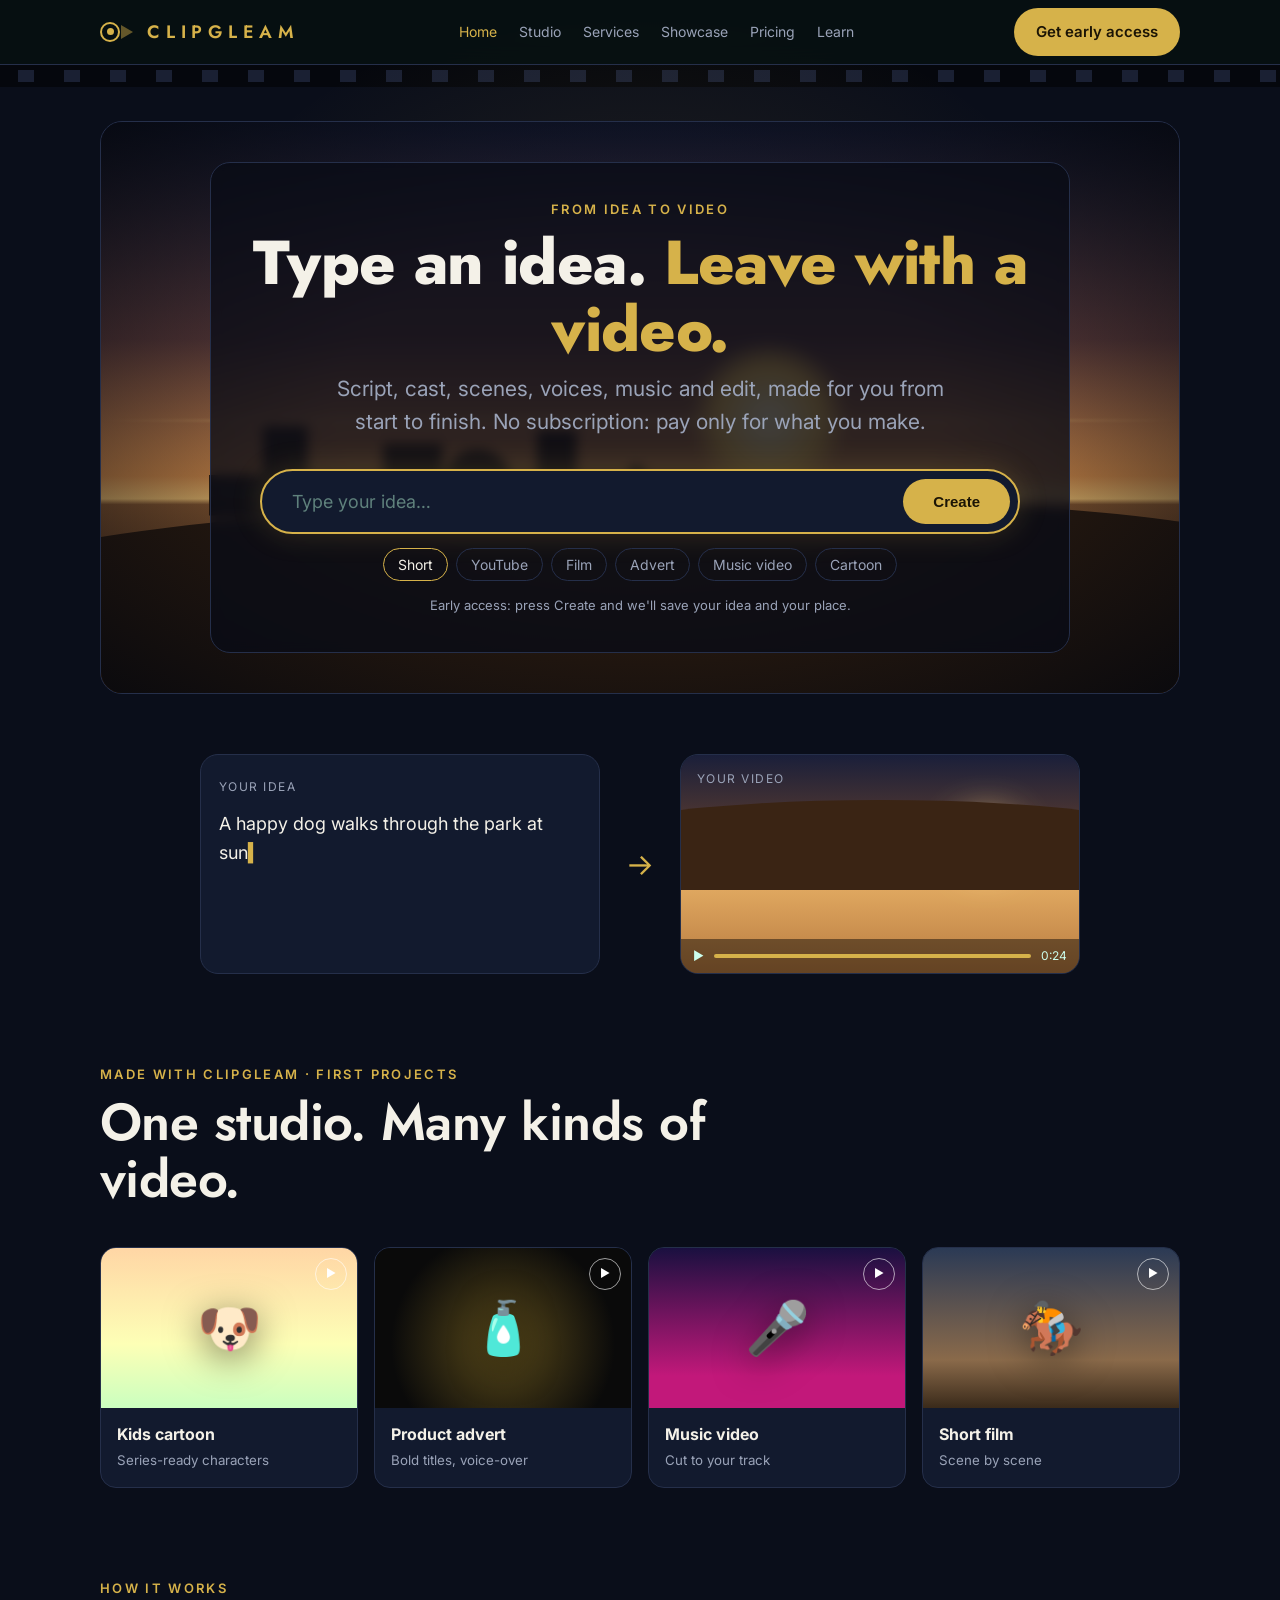
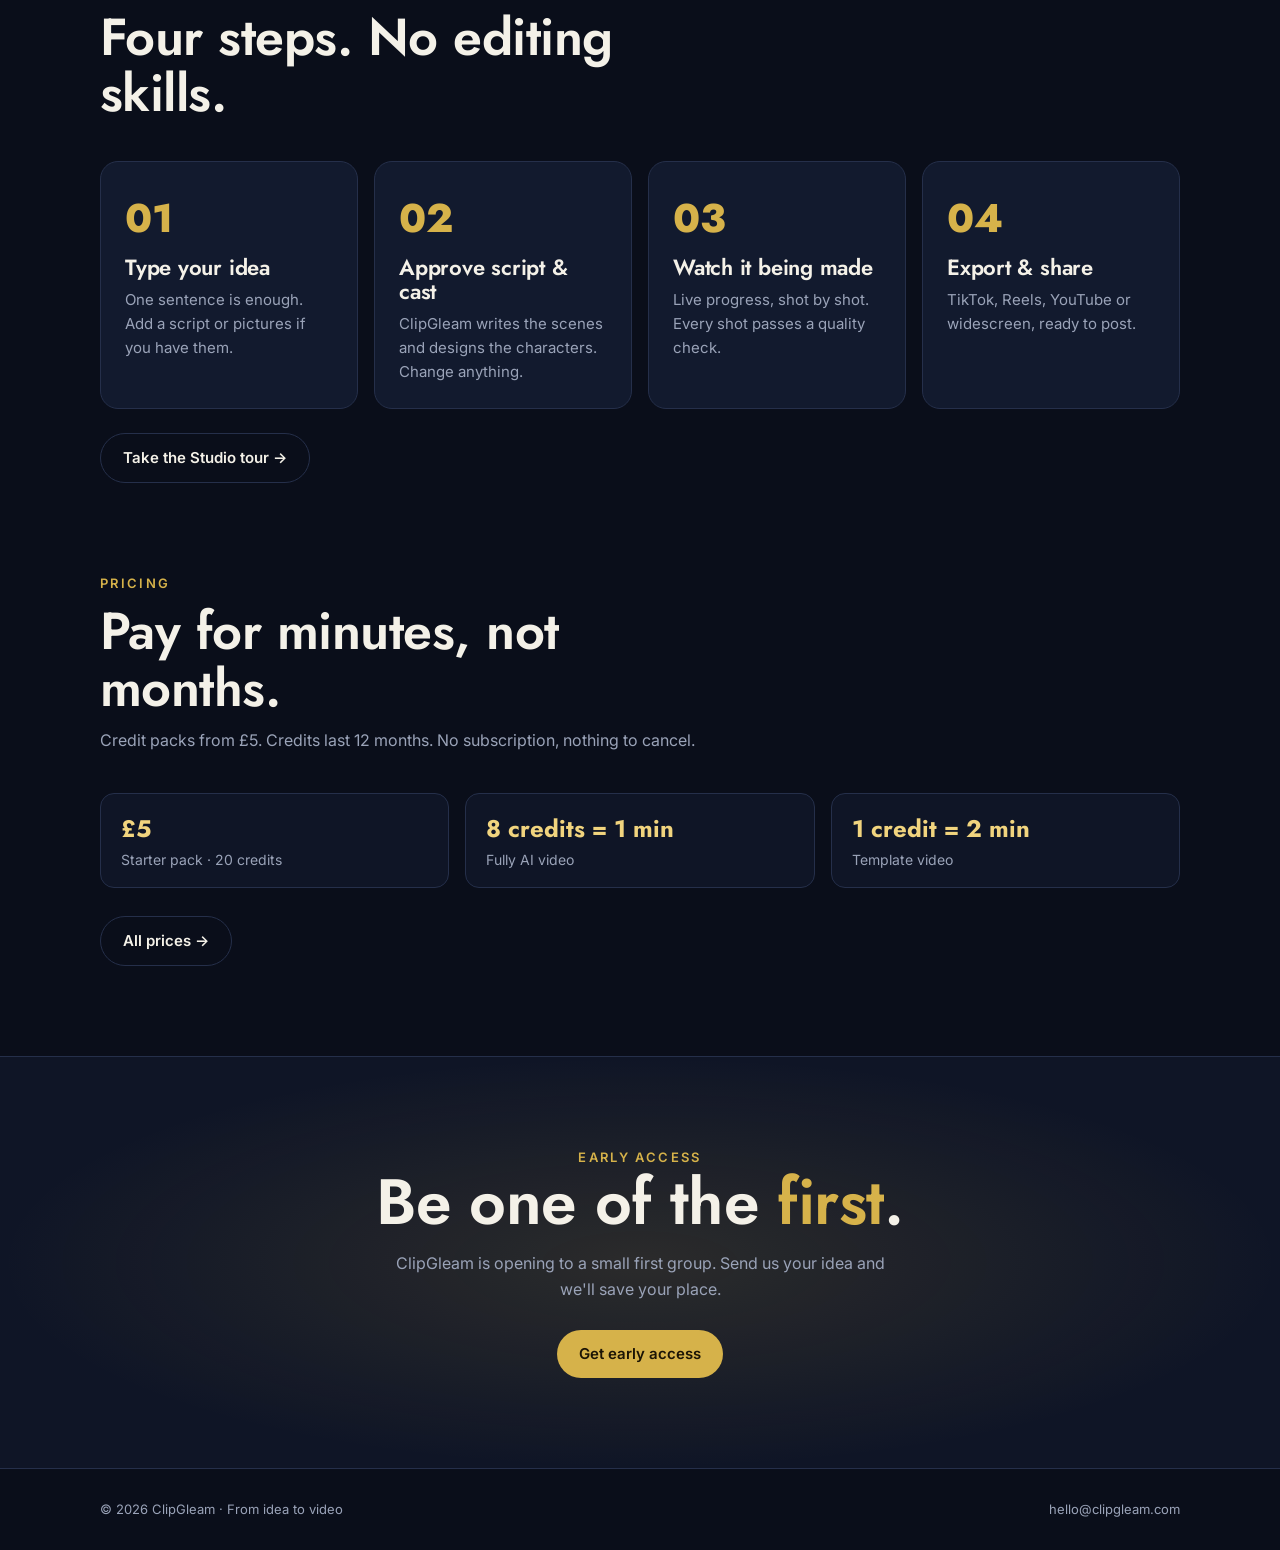
==== index.html @ 2507952d "ClipGleam v3: navy + gold cinema look from the website mockup PDF Co-Authored-By: Claude Opus 5.5 <n" ====
<!doctype html>
<html lang="en">
<head>
<meta charset="utf-8">
<meta name="viewport" content="width=device-width,initial-scale=1">
<title>ClipGleam — type an idea, leave with a video</title>
<meta name="description" content="AI video studio: script, characters, scenes, voices, music and edit from one sentence. Pay as you go. Early access open.">
<link rel="preconnect" href="https://fonts.googleapis.com">
<link href="https://fonts.googleapis.com/css2?family=Jost:wght@400;500;600;700&family=Inter:wght@400;500;600&display=swap" rel="stylesheet">
<link rel="stylesheet" href="style.css?v=3">
</head>
<body>
<nav><div class="wrap">
  <a class="logo" href="index.html"><span class="cam"><span class="lens"></span><span class="beam"></span></span>CLIPGLEAM</a>
  <div class="links"><a href="index.html" class=on>Home</a><a href="studio.html">Studio</a><a href="services.html">Services</a><a href="showcase.html">Showcase</a><a href="pricing.html">Pricing</a><a href="learn.html">Learn</a></div>
  <a class="btn" href="index.html#early">Get early access</a>
</div></nav>
<div class="filmstrip"></div>

<header class="hero"><div class="wrap">
  <div class="cine">
    <div class="sky"></div><div class="sunb"></div><div class="flare"></div><div class="fort"></div><div class="dune"></div><div class="rider">🏇</div><div class="vign"></div>
    <div class="panel">
      <div class="eyebrow">From idea to video</div>
      <h1>Type an idea. <span class="gleam">Leave with a video.</span></h1>
      <p class="lead">Script, cast, scenes, voices, music and edit, made for you from start to finish. No subscription: pay only for what you make.</p>
      <form class="ideabox" id="idea"><input id="ideaIn" placeholder="Type your idea…" maxlength="300"><button class="btn" type="submit">Create</button></form>
      <div class="chips" id="fmt"><button class="chip on" type="button">Short</button><button class="chip" type="button">YouTube</button><button class="chip" type="button">Film</button><button class="chip" type="button">Advert</button><button class="chip" type="button">Music video</button><button class="chip" type="button">Cartoon</button></div>
      <div class="note">Early access: press Create and we'll save your idea and your place.</div>
    </div>
  </div>

  <div class="demo">
    <div class="prompt"><small>Your idea</small><div class="typed" id="typed"></div></div>
    <div class="arrow">→</div>
    <div class="screen">
      <small>Your video</small>
      <div class="scene"><div class="sun"></div><div class="hill"></div><div class="char" id="char">🐕</div></div>
      <div class="bar">▶<div class="track"><i></i></div>0:24</div>
    </div>
  </div>
</div></header>

<section style="padding-top:20px"><div class="wrap">
  <div class="sec-head reveal"><div class="eyebrow">Made with ClipGleam · first projects</div><h2>One studio. Many kinds of video.</h2></div>
  <div class="grid g4">
    <a class="tile reveal" href="showcase.html" style="text-decoration:none"><div class="art a2"><span>🐶</span></div><div class="meta"><b>Kids cartoon</b><small>Series-ready characters</small></div></a>
    <a class="tile reveal" href="showcase.html" style="text-decoration:none"><div class="art a3"><span>🧴</span></div><div class="meta"><b>Product advert</b><small>Bold titles, voice-over</small></div></a>
    <a class="tile reveal" href="showcase.html" style="text-decoration:none"><div class="art a4"><span>🎤</span></div><div class="meta"><b>Music video</b><small>Cut to your track</small></div></a>
    <a class="tile reveal" href="showcase.html" style="text-decoration:none"><div class="art a1"><span>🏇</span></div><div class="meta"><b>Short film</b><small>Scene by scene</small></div></a>
  </div>
</div></section>

<section id="how" style="padding-top:0"><div class="wrap">
  <div class="sec-head reveal"><div class="eyebrow">How it works</div><h2>Four steps. No editing skills.</h2></div>
  <div class="grid g4">
    <div class="card reveal"><div class="n">01</div><h3>Type your idea</h3><p>One sentence is enough. Add a script or pictures if you have them.</p></div>
    <div class="card reveal"><div class="n">02</div><h3>Approve script &amp; cast</h3><p>ClipGleam writes the scenes and designs the characters. Change anything.</p></div>
    <div class="card reveal"><div class="n">03</div><h3>Watch it being made</h3><p>Live progress, shot by shot. Every shot passes a quality check.</p></div>
    <div class="card reveal"><div class="n">04</div><h3>Export &amp; share</h3><p>TikTok, Reels, YouTube or widescreen, ready to post.</p></div>
  </div>
  <p class="reveal" style="margin-top:24px"><a class="btn ghost" href="studio.html">Take the Studio tour →</a></p>
</div></section>

<section style="padding-top:0"><div class="wrap">
  <div class="sec-head reveal"><div class="eyebrow">Pricing</div><h2>Pay for minutes, not months.</h2><p>Credit packs from £5. Credits last 12 months. No subscription, nothing to cancel.</p></div>
  <div class="rates reveal">
    <div class="rate"><b>£5</b><span>Starter pack · 20 credits</span></div>
    <div class="rate"><b>8 credits = 1 min</b><span>Fully AI video</span></div>
    <div class="rate"><b>1 credit = 2 min</b><span>Template video</span></div>
  </div>
  <a class="btn ghost reveal" href="pricing.html">All prices →</a>
</div></section>

<section class="final" id="early"><div class="wrap">
  <div class="eyebrow">Early access</div>
  <h2>Be one of the <span class="gleam">first</span>.</h2>
  <p>ClipGleam is opening to a small first group. Send us your idea and we'll save your place.</p>
  <a class="btn" id="earlyBtn" href="mailto:hello@clipgleam.com?subject=ClipGleam%20early%20access">Get early access</a>
</div></section>
<footer><div class="wrap"><span>© 2026 ClipGleam · From idea to video</span><span>hello@clipgleam.com</span></div></footer>
<script>
const io=new IntersectionObserver(es=>es.forEach(e=>{if(e.isIntersecting){e.target.classList.add("in");io.unobserve(e.target)}}),{threshold:.12});
document.querySelectorAll(".reveal").forEach(n=>io.observe(n));

const ideas=["A happy dog walks through the park at sunset 🌅","30-second advert for a chicken shop in Hayes 🍗","A lone rider races a desert storm to warn the city 🏜️"];
const chars=["🐕","🍗","🏇"];
const el=document.getElementById("typed"),ch=document.getElementById("char");let i=0;
function play(){const t=ideas[i%ideas.length];ch.textContent=chars[i%chars.length];let k=0;el.textContent="";
const iv=setInterval(()=>{el.textContent=t.slice(0,++k);if(k>=t.length){clearInterval(iv);setTimeout(()=>{i++;play()},3500)}},45);}
play();
let fmt="Short";
document.querySelectorAll("#fmt .chip").forEach(c=>c.onclick=()=>{document.querySelectorAll("#fmt .chip").forEach(x=>x.classList.remove("on"));c.classList.add("on");fmt=c.textContent;});
document.getElementById("idea").onsubmit=e=>{e.preventDefault();
const v=document.getElementById("ideaIn").value.trim();
const b=document.getElementById("earlyBtn");
b.href="mailto:hello@clipgleam.com?subject="+encodeURIComponent("ClipGleam early access")+"&body="+encodeURIComponent("My idea ("+fmt+"): "+v);
document.getElementById("early").scrollIntoView({behavior:"smooth"});
b.textContent=v?"Send my idea & save my place":"Get early access";};

</script>
</body>
</html>
---- style.css ----
:root{
  --bg:#0a0e1a; --bg2:#0f1526; --card:#121a2e; --line:#252f4a;
  --ink:#f4f1e8; --mute:#9aa3b8; --teal:#d6b24a; --teal2:#f1d47e; --glow:rgba(214,178,74,.35);
}
*{box-sizing:border-box;margin:0;padding:0}
html{scroll-behavior:smooth}
body{background:var(--bg);color:var(--ink);font:16px/1.6 Inter,system-ui,sans-serif;overflow-x:hidden}
a{color:inherit}
.wrap{max-width:1120px;margin:0 auto;padding:0 20px}
h1,h2,h3{font-family:Jost,Inter,sans-serif;font-weight:600;line-height:1.08;letter-spacing:-.01em}
.eyebrow{font-size:13px;letter-spacing:.18em;text-transform:uppercase;color:var(--teal);font-weight:600}

/* nav */
nav{position:sticky;top:0;z-index:20;background:rgba(6,16,15,.75);backdrop-filter:blur(12px);border-bottom:1px solid var(--line)}
nav .wrap{display:flex;align-items:center;justify-content:space-between;height:64px}
.logo{font-family:Jost;font-weight:800;font-size:22px;text-decoration:none;display:flex;align-items:center;gap:8px}
.logo b{color:var(--teal)}
.logo i{width:22px;height:22px;border-radius:7px;background:linear-gradient(135deg,var(--teal),#1f8f80);position:relative;overflow:hidden;display:inline-block}
.logo i:after{content:"";position:absolute;inset:-50%;background:linear-gradient(115deg,transparent 40%,#fff9 50%,transparent 60%);animation:sweep 3.2s infinite}
nav .links{display:flex;gap:22px;font-size:14px;color:var(--mute)}
nav .links a{text-decoration:none}
nav .links a:hover{color:var(--ink)}
.btn{display:inline-block;background:var(--teal);color:#1b1405;font-weight:600;padding:12px 22px;border-radius:999px;text-decoration:none;border:0;cursor:pointer;font-size:15px;transition:transform .15s,box-shadow .15s}
.btn:hover{transform:translateY(-2px);box-shadow:0 10px 30px var(--glow)}
.btn.ghost{background:transparent;color:var(--ink);border:1px solid var(--line)}
@media(max-width:720px){nav .links{display:none}}

/* hero */
.hero{position:relative;padding:90px 0 70px;text-align:center}
.hero:before{content:"";position:absolute;left:50%;top:-120px;width:900px;height:600px;transform:translateX(-50%);background:radial-gradient(closest-side,rgba(214,178,74,.12),transparent);pointer-events:none}
.hero h1{font-size:clamp(44px,8vw,96px);font-weight:800;margin:18px 0}
.gleam{background:linear-gradient(100deg,var(--teal) 0%,var(--teal) 40%,#fff 50%,var(--teal) 60%,var(--teal) 100%);background-size:250% 100%;-webkit-background-clip:text;background-clip:text;color:transparent;animation:shine 4s linear infinite}
@keyframes shine{from{background-position:150% 0}to{background-position:-100% 0}}
@keyframes sweep{from{transform:translateX(-60%)}to{transform:translateX(60%)}}
.hero p.lead{font-size:clamp(17px,2.2vw,21px);color:var(--mute);max-width:640px;margin:0 auto 30px}
.hero .ctas{display:flex;gap:12px;justify-content:center;flex-wrap:wrap}
.note{font-size:13px;color:var(--mute);margin-top:14px}

/* demo: prompt -> video */
.demo{margin:60px auto 0;max-width:880px;display:grid;grid-template-columns:1fr 60px 1fr;align-items:center;gap:10px}
.prompt,.screen{background:var(--card);border:1px solid var(--line);border-radius:18px;padding:18px;text-align:left;min-height:220px}
.prompt small,.screen small{color:var(--mute);font-size:12px;letter-spacing:.12em;text-transform:uppercase}
.typed{font-size:18px;margin-top:12px;min-height:110px}
.typed:after{content:"▍";color:var(--teal);animation:blink 1s steps(1) infinite}
@keyframes blink{50%{opacity:0}}
.arrow{font-size:30px;color:var(--teal);text-align:center;animation:pulse 1.6s ease-in-out infinite}
@keyframes pulse{50%{transform:translateX(6px);opacity:.6}}
.screen{position:relative;overflow:hidden;padding:0}
.screen small{position:absolute;top:14px;left:16px;z-index:3}
.scene{position:absolute;inset:0;background:linear-gradient(180deg,#1a1f3a,#7a4a2a 55%,#e0a860 61%,#b77a40);}
.sun{position:absolute;width:54px;height:54px;border-radius:50%;background:#ffd98a;box-shadow:0 0 40px #ffd98a;top:28%;left:70%;animation:sunmove 8s ease-in-out infinite alternate}
@keyframes sunmove{to{top:18%;left:20%}}
.hill{position:absolute;bottom:38%;width:160%;height:90px;left:-30%;background:#3a2414;border-radius:50% 50% 0 0}
.char{position:absolute;bottom:18%;left:-20%;font-size:46px;animation:walk 7s linear infinite}
@keyframes walk{to{left:110%}}
.bar{position:absolute;bottom:0;left:0;right:0;height:34px;background:rgba(0,0,0,.45);display:flex;align-items:center;gap:10px;padding:0 12px;z-index:3;font-size:12px;color:#cfe}
.bar .track{flex:1;height:4px;background:#ffffff33;border-radius:4px;overflow:hidden}
.bar .track i{display:block;height:100%;background:var(--teal);animation:prog 7s linear infinite}
@keyframes prog{from{width:0}to{width:100%}}
@media(max-width:720px){.demo{grid-template-columns:1fr}.arrow{transform:rotate(90deg)}}

/* sections */
section{padding:90px 0}
.sec-head{max-width:640px;margin-bottom:40px}
.sec-head h2{font-size:clamp(32px,5vw,52px);margin-top:10px}
.sec-head p{color:var(--mute);margin-top:12px}
.grid{display:grid;gap:16px}
.g3{grid-template-columns:repeat(3,1fr)}.g4{grid-template-columns:repeat(4,1fr)}
@media(max-width:900px){.g3,.g4{grid-template-columns:1fr 1fr}}
@media(max-width:560px){.g3,.g4{grid-template-columns:1fr}}
.card{background:var(--card);border:1px solid var(--line);border-radius:18px;padding:24px;transition:transform .2s,border-color .2s}
.card:hover{transform:translateY(-4px);border-color:var(--teal)}
.card .n{font-family:Jost;font-weight:800;font-size:40px;color:var(--teal)}
.card h3{font-size:22px;margin:6px 0 8px}
.card p{color:var(--mute);font-size:15px}
.emo{font-size:34px}

/* pricing */
.price{position:relative;text-align:center}
.price .amt{font-family:Jost;font-weight:800;font-size:46px;margin:6px 0}
.price .cr{color:var(--teal);font-weight:600}
.price ul{list-style:none;color:var(--mute);font-size:14px;margin-top:12px}
.price.pop{border-color:var(--teal);box-shadow:0 0 0 1px var(--teal),0 20px 60px rgba(214,178,74,.15)}
.tag{position:absolute;top:-12px;left:50%;transform:translateX(-50%);background:var(--teal);color:#1b1405;font-size:12px;font-weight:700;padding:3px 12px;border-radius:999px}
.g5{grid-template-columns:repeat(5,1fr)}
@media(max-width:1000px){.g5{grid-template-columns:repeat(3,1fr)}}
@media(max-width:620px){.g5{grid-template-columns:1fr 1fr}}
.rates{display:flex;gap:16px;flex-wrap:wrap;margin-bottom:28px}
.rate{flex:1;min-width:240px;background:var(--bg2);border:1px solid var(--line);border-radius:14px;padding:16px 20px}
.rate b{font-size:24px;font-family:Jost;color:var(--teal2)}
.rate span{display:block;color:var(--mute);font-size:14px}

/* faq */
details{background:var(--card);border:1px solid var(--line);border-radius:14px;padding:18px 22px;margin-bottom:10px}
summary{cursor:pointer;font-weight:600;list-style:none}
summary::-webkit-details-marker{display:none}
summary:after{content:"+";float:right;color:var(--teal);font-size:20px;line-height:1}
details[open] summary:after{content:"–"}
details p{color:var(--mute);margin-top:10px}

/* cta */
.final{text-align:center;background:radial-gradient(closest-side,rgba(214,178,74,.14),transparent),var(--bg2);border-top:1px solid var(--line);border-bottom:1px solid var(--line)}
.final h2{font-size:clamp(34px,6vw,64px)}
.final p{color:var(--mute);margin:14px auto 28px;max-width:520px}
footer{padding:30px 0;color:var(--mute);font-size:13px}
footer .wrap{display:flex;justify-content:space-between;flex-wrap:wrap;gap:10px}

.reveal{opacity:0;transform:translateY(24px);transition:opacity .7s,transform .7s}
.reveal.in{opacity:1;transform:none}
@media(prefers-reduced-motion:reduce){*{animation:none!important;transition:none!important}.reveal{opacity:1;transform:none}}

/* ---- multi-page additions (v2, following the website mockup) ---- */
nav .links a.on{color:var(--teal)}
.page-hero{padding:70px 0 30px}
.page-hero h1{font-size:clamp(40px,6.5vw,76px);margin:12px 0}
.page-hero p{color:var(--mute);font-size:19px;max-width:640px}
.soon{display:inline-block;font-size:12px;font-weight:600;color:var(--teal2);border:1px solid var(--line);border-radius:999px;padding:4px 12px;margin-top:16px}

/* idea box */
.ideabox{max-width:760px;margin:34px auto 0;background:var(--card);border:1px solid var(--line);border-radius:20px;padding:10px;display:flex;gap:10px;box-shadow:0 20px 60px rgba(0,0,0,.35)}
.ideabox input{flex:1;background:transparent;border:0;color:var(--ink);font:18px Inter,sans-serif;padding:12px 14px;outline:none;min-width:0}
.ideabox input::placeholder{color:#5f817c}
.chips{display:flex;gap:8px;justify-content:center;flex-wrap:wrap;margin-top:14px}
.chip{background:transparent;border:1px solid var(--line);color:var(--mute);border-radius:999px;padding:7px 14px;font:14px Inter,sans-serif;cursor:pointer}
.chip.on,.chip:hover{border-color:var(--teal);color:var(--ink)}
@media(max-width:560px){.ideabox{flex-direction:column}}

/* showcase tiles (CSS art, no fake footage) */
.tile{border-radius:16px;overflow:hidden;background:var(--card);border:1px solid var(--line);transition:transform .2s,border-color .2s}
.tile:hover{transform:translateY(-4px);border-color:var(--teal)}
.art{aspect-ratio:16/10;position:relative;overflow:hidden}
.art span{position:absolute;font-size:52px;left:50%;top:50%;transform:translate(-50%,-50%);filter:drop-shadow(0 8px 18px rgba(0,0,0,.5));animation:bob 4s ease-in-out infinite}
@keyframes bob{50%{transform:translate(-50%,-58%)}}
.tile .meta{padding:14px 16px}
.tile .meta b{display:block}
.tile .meta small{color:var(--mute)}
.a1{background:linear-gradient(180deg,#2b3a55,#8a6a4a 70%,#3a2a1a)}
.a2{background:linear-gradient(180deg,#ffd6a5,#fdffb6 60%,#caffbf)}
.a3{background:radial-gradient(circle at 50% 60%,#5a4a1a,#0a0a0a 70%)}
.a4{background:linear-gradient(180deg,#1a1040,#c2187a 80%)}
.a5{background:linear-gradient(180deg,#ffcf8a,#3a7a8a 55%,#1f4a55)}
.a6{background:linear-gradient(180deg,#300,#a01010 60%,#200)}
.a7{background:linear-gradient(180deg,#e8eef0,#b8c8cc)}
.a8{background:linear-gradient(180deg,#0a1a2a,#1f5a2a 75%)}

/* studio flow */
.steps{display:flex;gap:6px;flex-wrap:wrap;margin:26px 0 10px}
.steps a{flex:1;min-width:110px;text-align:center;text-decoration:none;background:var(--card);border:1px solid var(--line);border-radius:12px;padding:10px 6px;font-size:14px;color:var(--mute)}
.steps a b{display:block;font-family:Jost;font-size:22px;color:var(--teal)}
.steps a:hover{border-color:var(--teal);color:var(--ink)}
.flow{display:grid;grid-template-columns:1fr 1.2fr;gap:30px;align-items:center;padding:50px 0;border-top:1px solid var(--line)}
.flow:nth-of-type(even) .mock{order:-1}
@media(max-width:820px){.flow{grid-template-columns:1fr}.flow:nth-of-type(even) .mock{order:0}}
.flow h3{font-size:34px;margin:8px 0 12px}
.flow p{color:var(--mute)}
.flow ul{margin:14px 0 0 18px;color:var(--mute)}
.flow li{margin:4px 0}
.mock{background:var(--card);border:1px solid var(--line);border-radius:18px;padding:20px;font-size:14px}
.mock .row{display:flex;justify-content:space-between;gap:10px;padding:8px 0;border-bottom:1px dashed var(--line)}
.mock .row:last-child{border:0}
.mock .k{color:var(--mute)}
.pill{display:inline-block;border:1px solid var(--line);border-radius:999px;padding:3px 10px;margin:3px 3px 0 0;font-size:13px;color:var(--mute)}
.pill.t{border-color:var(--teal);color:var(--teal2)}
.meter{height:8px;background:#ffffff14;border-radius:8px;overflow:hidden;margin:6px 0 14px}
.meter i{display:block;height:100%;background:var(--teal);width:38%;animation:grow 6s ease-in-out infinite alternate}
@keyframes grow{to{width:88%}}
.score{display:grid;grid-template-columns:repeat(4,1fr);gap:8px;margin-top:10px}
.score div{background:var(--bg2);border-radius:10px;padding:8px;text-align:center}
.score b{display:block;font-size:20px;color:var(--teal2)}
.cast{display:grid;grid-template-columns:repeat(3,1fr);gap:10px}
.cast div{background:var(--bg2);border-radius:12px;padding:12px;text-align:center}
.cast span{font-size:34px;display:block}
.frames{display:grid;grid-template-columns:repeat(3,1fr);gap:8px}
.frames div{background:var(--bg2);border:1px dashed var(--line);border-radius:8px;padding:10px 8px;font-size:12px;color:var(--mute);min-height:74px}
.frames b{color:var(--ink);display:block;font-size:13px}
.tl div{display:flex;align-items:center;gap:10px;margin:6px 0}
.tl small{width:70px;color:var(--mute)}
.tl i{height:14px;border-radius:4px;background:var(--teal);opacity:.75;display:block}
.journey{display:flex;gap:10px;flex-wrap:wrap;justify-content:center}
.journey div{flex:1;min-width:120px;text-align:center;background:var(--card);border:1px solid var(--line);border-radius:14px;padding:14px 8px}
.journey b{font-family:Jost;font-size:28px;color:var(--teal);display:block}
.journey small{color:var(--mute)}
table.cmp{width:100%;border-collapse:collapse;margin-top:10px;font-size:15px}
table.cmp td,table.cmp th{padding:12px 10px;border-bottom:1px solid var(--line);text-align:left}
table.cmp th{color:var(--mute);font-weight:500}

/* ---- v3: cinema look from the PDF (navy + gold) ---- */
body{font-family:Inter,system-ui,sans-serif}
.logo{font-family:Jost,sans-serif;font-weight:600;letter-spacing:.32em;font-size:18px;color:var(--teal)}
.logo b{color:var(--teal);font-weight:600}
.cam{display:inline-flex;align-items:center;gap:0;margin-right:6px}
.cam .lens{width:20px;height:20px;border-radius:50%;border:2.5px solid var(--teal);display:grid;place-items:center}
.cam .lens:after{content:"";width:7px;height:7px;border-radius:50%;background:var(--teal)}
.cam .beam{width:0;height:0;border-top:7px solid transparent;border-bottom:7px solid transparent;border-left:12px solid rgba(214,178,74,.45);margin-left:1px}
.filmstrip{height:22px;background:repeating-linear-gradient(90deg,#05070d 0 18px,#1a2033 18px 34px,#05070d 34px 46px);background-size:46px 100%;border-block:5px solid #05070d}
.hero{padding:0 0 70px}
.cine{position:relative;border-radius:22px;overflow:hidden;margin-top:34px;border:1px solid var(--line);min-height:560px;display:flex;align-items:center;justify-content:center;padding:40px 18px}
.cine .sky{position:absolute;inset:0;background:linear-gradient(180deg,#141a33 0%,#5a3a3a 38%,#d08a4a 62%,#f2c070 66%,#8a5a32 67%,#4a2e1a 100%)}
.cine .sunb{position:absolute;left:62%;top:52%;width:160px;height:160px;border-radius:50%;background:radial-gradient(circle,#fff3c8,#f6c45a 45%,transparent 70%);transform:translate(-50%,-50%);filter:blur(2px);animation:flare 6s ease-in-out infinite alternate}
@keyframes flare{to{transform:translate(-50%,-56%) scale(1.08)}}
.cine .flare{position:absolute;left:0;right:0;top:52%;height:3px;background:linear-gradient(90deg,transparent,rgba(255,220,140,.7),transparent);filter:blur(1px)}
.cine .fort{position:absolute;bottom:31%;left:10%;width:46%;height:90px;background:
 linear-gradient(#20140c,#20140c) 0 100%/100% 45% no-repeat,
 linear-gradient(#20140c,#20140c) 12% 100%/9% 100% no-repeat,
 linear-gradient(#20140c,#20140c) 40% 100%/12% 80% no-repeat,
 linear-gradient(#20140c,#20140c) 72% 100%/8% 95% no-repeat,
 radial-gradient(circle at 50% 100%,#20140c 60%,transparent 61%) 55% 30%/14% 50% no-repeat;opacity:.9}
.cine .dune{position:absolute;bottom:0;left:-10%;right:-10%;height:34%;background:#2c1c10;border-radius:60% 40% 0 0/40% 30% 0 0}
.cine .rider{position:absolute;bottom:33%;font-size:30px;filter:brightness(0);animation:ride 16s linear infinite}
@keyframes ride{from{left:72%}to{left:96%}}
.cine .vign{position:absolute;inset:0;background:radial-gradient(ellipse at center,transparent 40%,rgba(5,7,13,.85))}
.panel{position:relative;z-index:2;max-width:860px;width:100%;background:rgba(9,12,22,.78);backdrop-filter:blur(6px);border:1px solid var(--line);border-radius:20px;padding:36px 26px;text-align:center}
.panel h1{font-size:clamp(34px,5.6vw,62px);margin:10px 0 8px}
.panel .lead{margin-bottom:22px}
.ideabox{border:2px solid var(--teal);box-shadow:0 0 30px rgba(214,178,74,.18);border-radius:999px;padding:8px 8px 8px 16px;margin-top:10px}
.ideabox .btn{padding:12px 30px}
@media(max-width:560px){.ideabox{border-radius:20px}}
.tile .art:after{content:"▶";position:absolute;top:10px;right:10px;width:30px;height:30px;border-radius:50%;border:1.5px solid #fff9;color:#fff;font-size:11px;display:grid;place-items:center}
.gleam{background:linear-gradient(100deg,var(--teal) 0%,var(--teal) 40%,#fff6d8 50%,var(--teal) 60%,var(--teal) 100%);background-size:250% 100%;-webkit-background-clip:text;background-clip:text}
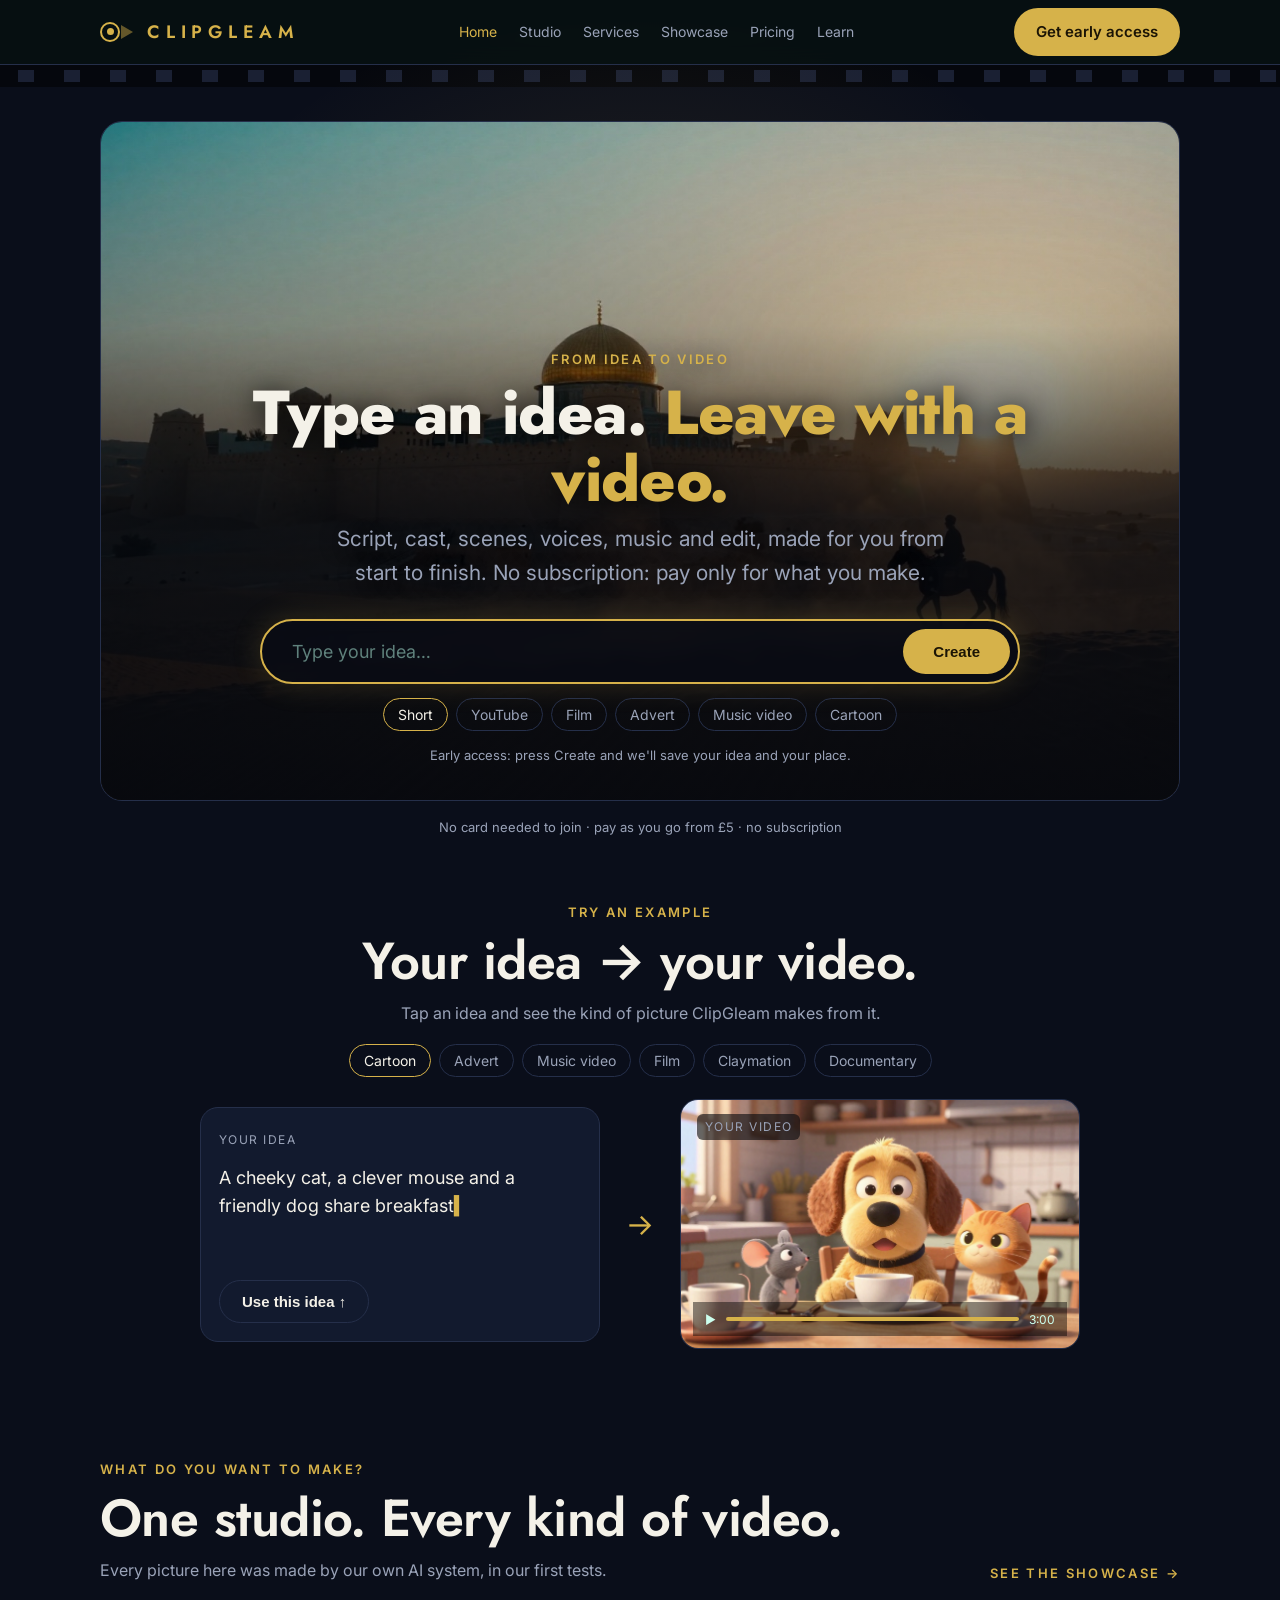
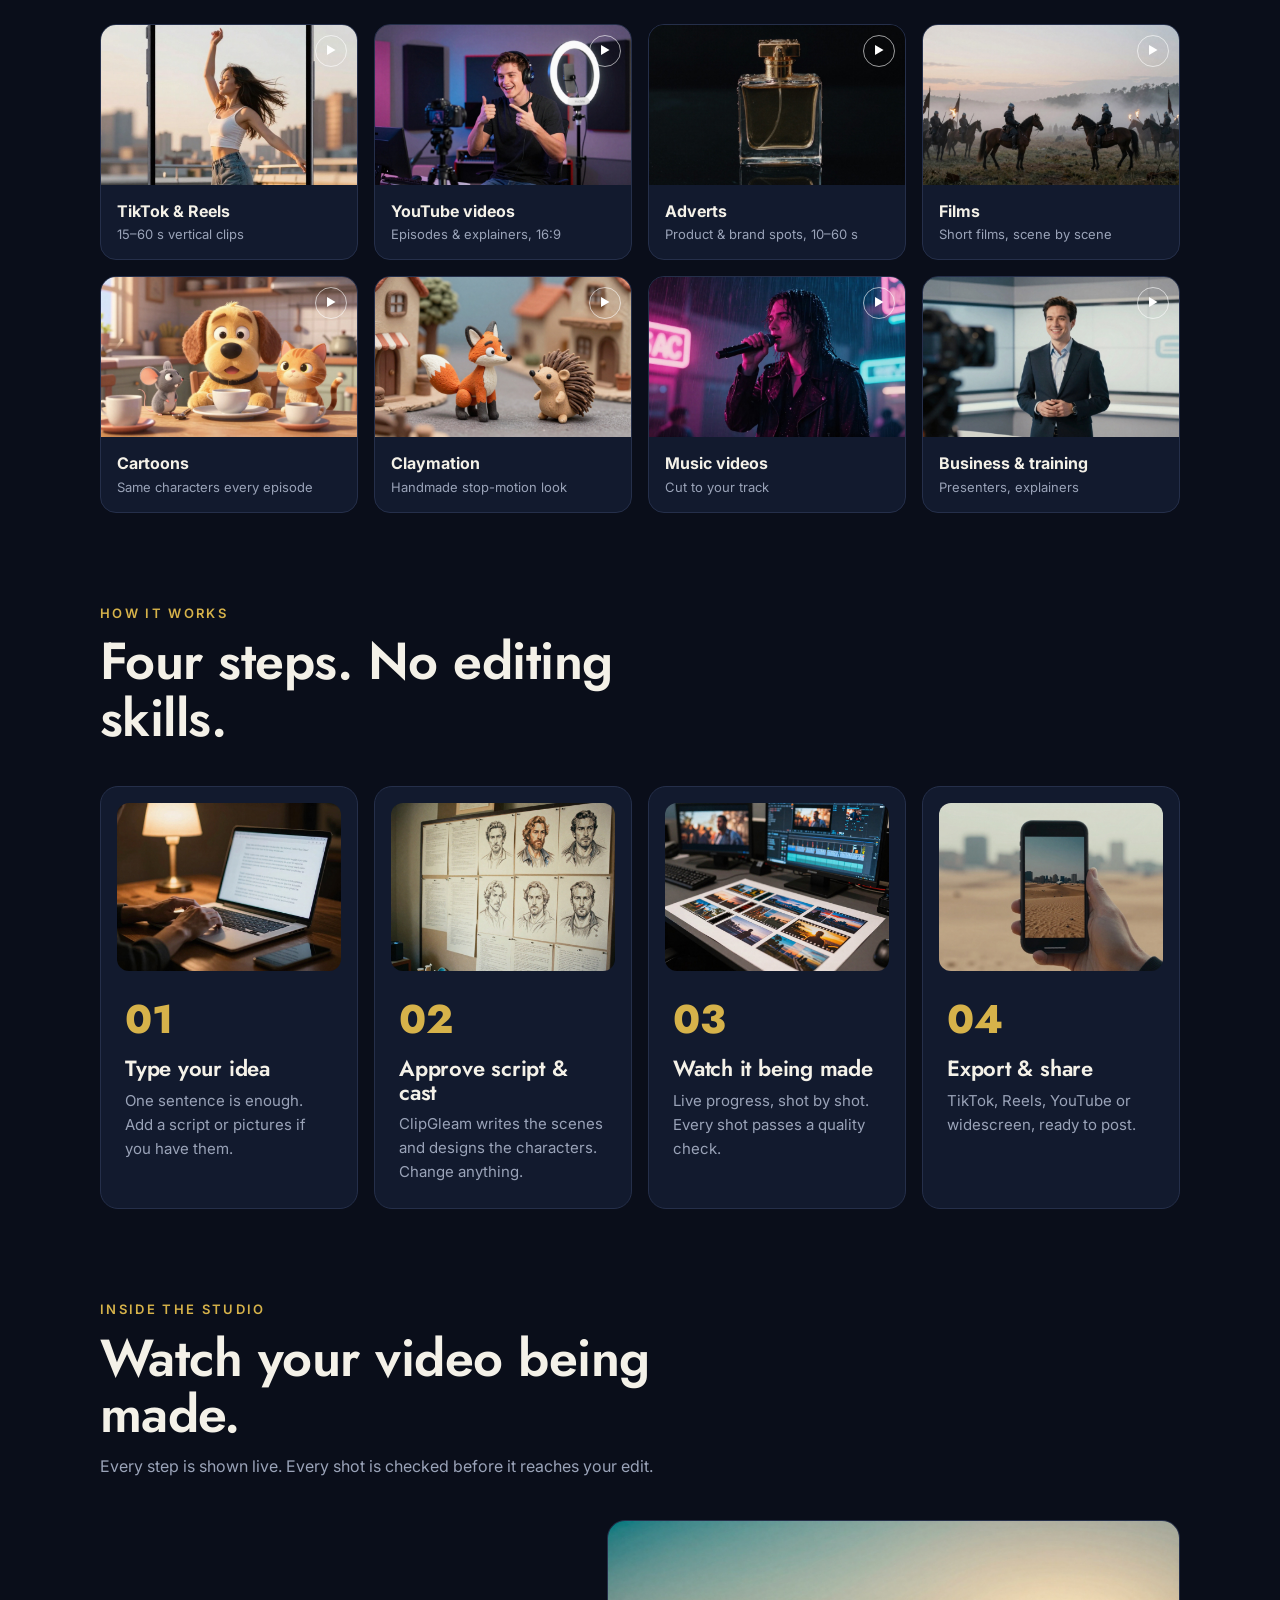
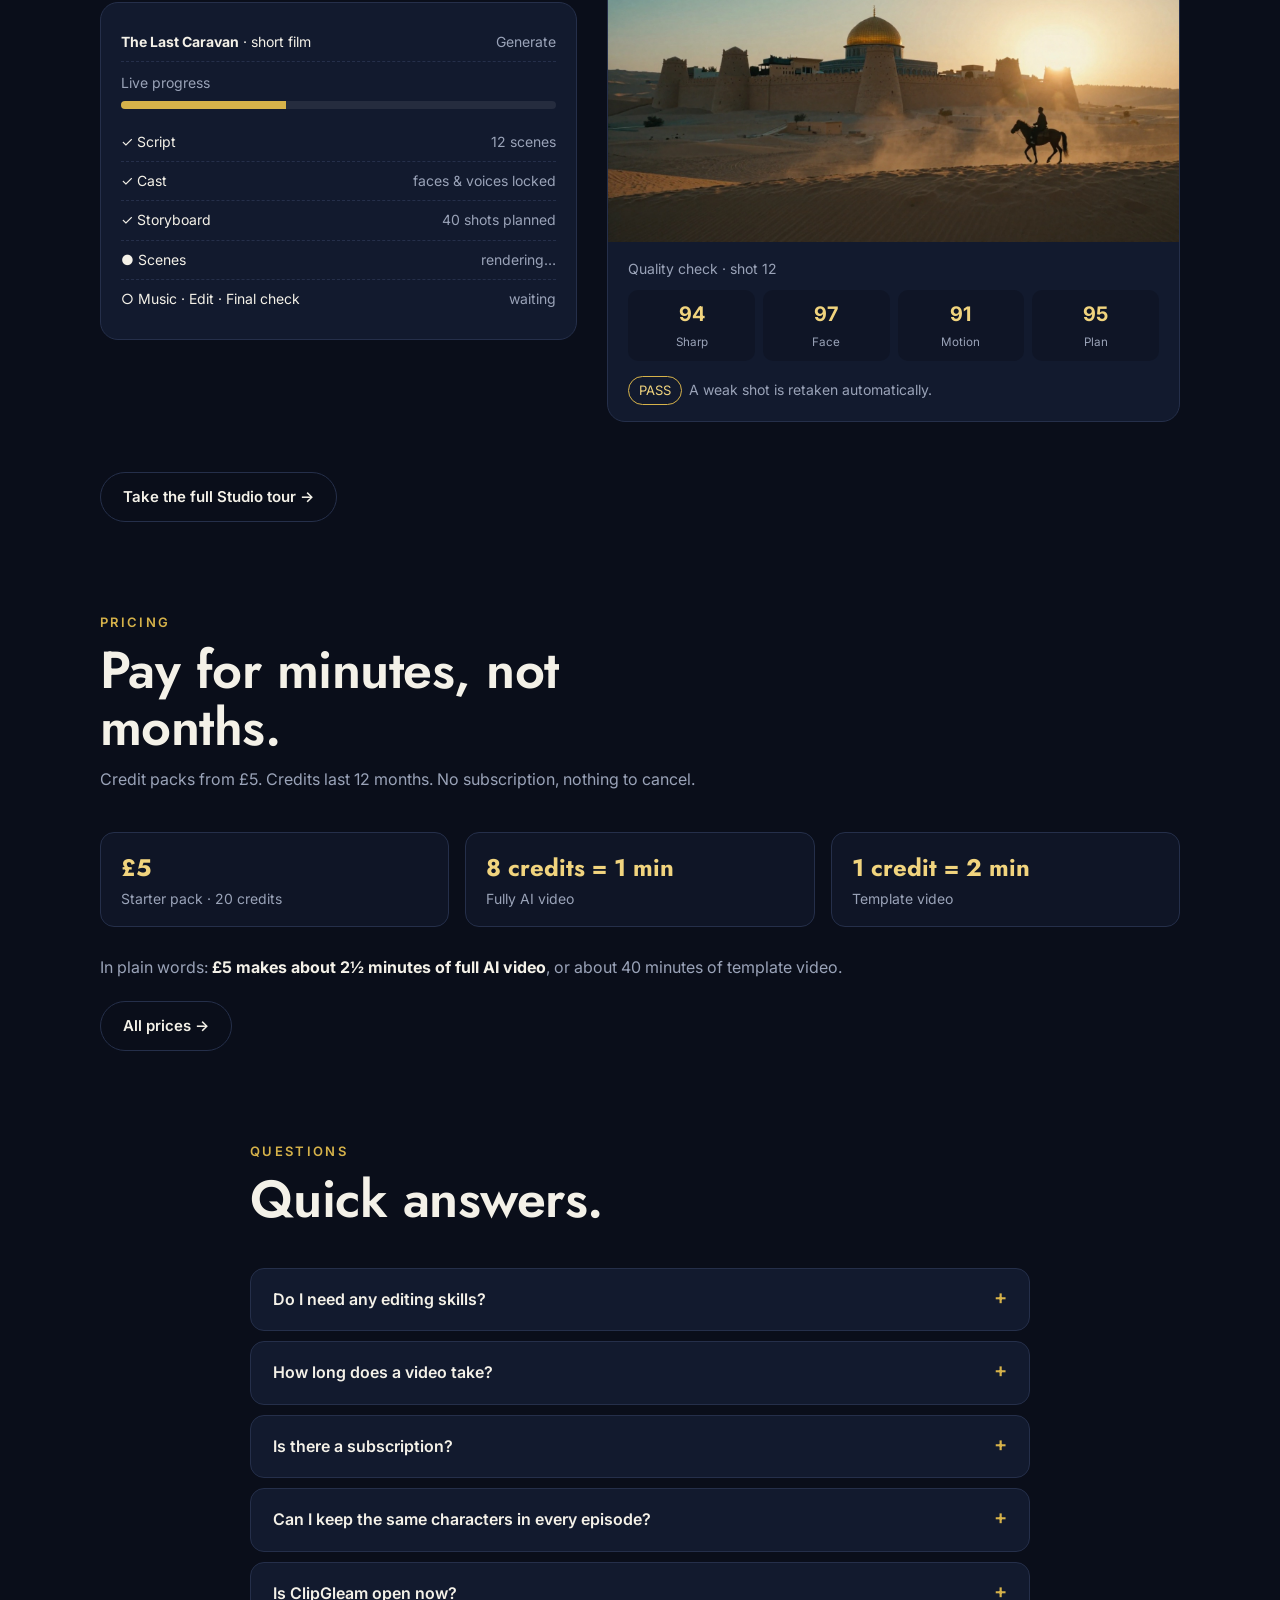
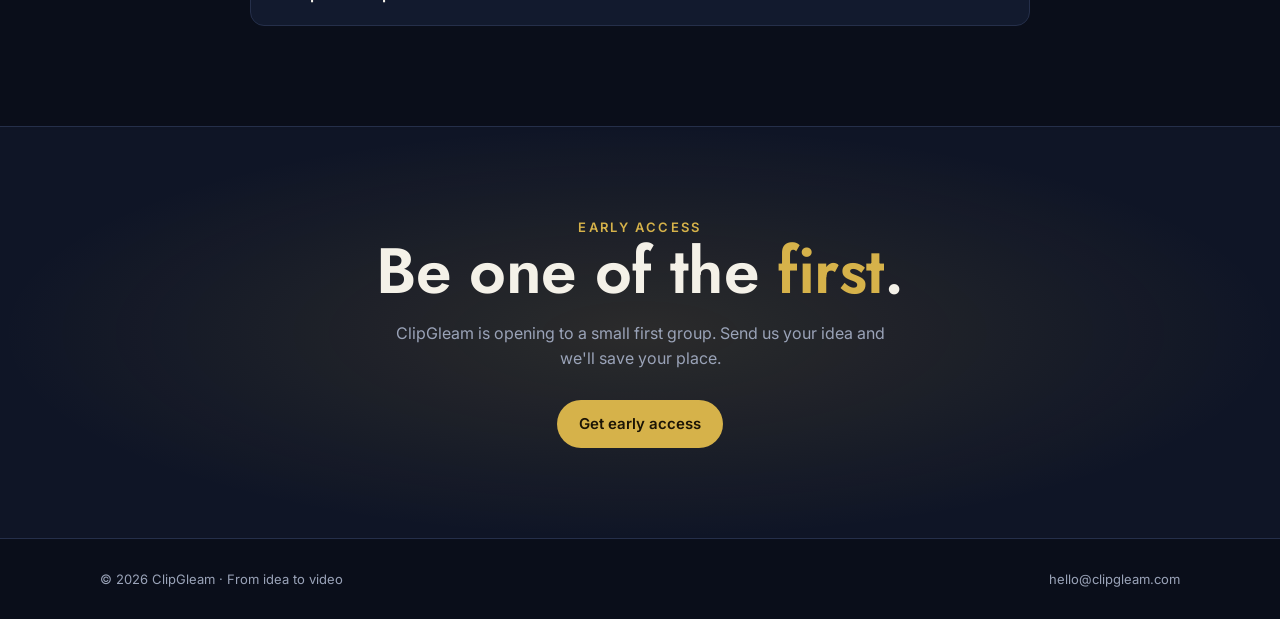
==== commit 9926733a: "ClipGleam v4: real AI pictures, picture-first hero, try-an-example demo, 8 format cards, FAQ Co-Auth" ====
--- a/index.html
+++ b/index.html
@@ -7,7 +7,7 @@
 <meta name="description" content="AI video studio: script, characters, scenes, voices, music and edit from one sentence. Pay as you go. Early access open.">
 <link rel="preconnect" href="https://fonts.googleapis.com">
 <link href="https://fonts.googleapis.com/css2?family=Jost:wght@400;500;600;700&family=Inter:wght@400;500;600&display=swap" rel="stylesheet">
-<link rel="stylesheet" href="style.css?v=3">
+<link rel="stylesheet" href="style.css?v=4">
 </head>
 <body>
 <nav><div class="wrap">
@@ -19,7 +19,7 @@
 
 <header class="hero"><div class="wrap">
   <div class="cine">
-    <div class="sky"></div><div class="sunb"></div><div class="flare"></div><div class="fort"></div><div class="dune"></div><div class="rider">🏇</div><div class="vign"></div>
+    <div class="heroimg"></div><div class="vign"></div>
     <div class="panel">
       <div class="eyebrow">From idea to video</div>
       <h1>Type an idea. <span class="gleam">Leave with a video.</span></h1>
@@ -30,36 +30,60 @@
     </div>
   </div>
 
+  <div class="note" style="text-align:center;margin-top:16px">No card needed to join · pay as you go from £5 · no subscription</div>
+
+  <div class="sec-head reveal" style="margin:64px auto 18px;text-align:center"><div class="eyebrow">Try an example</div><h2>Your idea → your video.</h2><p>Tap an idea and see the kind of picture ClipGleam makes from it.</p></div>
+  <div class="chips" id="ex"></div>
   <div class="demo">
-    <div class="prompt"><small>Your idea</small><div class="typed" id="typed"></div></div>
+    <div class="prompt"><small>Your idea</small><div class="typed" id="typed"></div><button class="btn ghost" type="button" id="useIdea" style="margin-top:6px">Use this idea ↑</button></div>
     <div class="arrow">→</div>
-    <div class="screen">
-      <small>Your video</small>
-      <div class="scene"><div class="sun"></div><div class="hill"></div><div class="char" id="char">🐕</div></div>
-      <div class="bar">▶<div class="track"><i></i></div>0:24</div>
-    </div>
+    <div class="screen"><small>Your video</small><div class="shot" id="shot"></div><div class="bar">▶<div class="track"><i></i></div><span id="dur">0:30</span></div></div>
   </div>
 </div></header>
 
-<section style="padding-top:20px"><div class="wrap">
-  <div class="sec-head reveal"><div class="eyebrow">Made with ClipGleam · first projects</div><h2>One studio. Many kinds of video.</h2></div>
+<section style="padding-top:40px"><div class="wrap">
+  <div class="sec-head reveal" style="display:flex;justify-content:space-between;align-items:end;max-width:none;gap:20px;flex-wrap:wrap"><div><div class="eyebrow">What do you want to make?</div><h2>One studio. Every kind of video.</h2><p>Every picture here was made by our own AI system, in our first tests.</p></div><a class="eyebrow" href="showcase.html" style="text-decoration:none">See the showcase →</a></div>
   <div class="grid g4">
-    <a class="tile reveal" href="showcase.html" style="text-decoration:none"><div class="art a2"><span>🐶</span></div><div class="meta"><b>Kids cartoon</b><small>Series-ready characters</small></div></a>
-    <a class="tile reveal" href="showcase.html" style="text-decoration:none"><div class="art a3"><span>🧴</span></div><div class="meta"><b>Product advert</b><small>Bold titles, voice-over</small></div></a>
-    <a class="tile reveal" href="showcase.html" style="text-decoration:none"><div class="art a4"><span>🎤</span></div><div class="meta"><b>Music video</b><small>Cut to your track</small></div></a>
-    <a class="tile reveal" href="showcase.html" style="text-decoration:none"><div class="art a1"><span>🏇</span></div><div class="meta"><b>Short film</b><small>Scene by scene</small></div></a>
+    <a class="tile reveal" href="services.html"><div class="art ph" style="background-image:url(img/show_tiktok.jpg);background-position:center 30%"></div><div class="meta"><b>TikTok &amp; Reels</b><small>15–60 s vertical clips</small></div></a>
+    <a class="tile reveal" href="services.html"><div class="art ph" style="background-image:url(img/show_youtube.jpg)"></div><div class="meta"><b>YouTube videos</b><small>Episodes &amp; explainers, 16:9</small></div></a>
+    <a class="tile reveal" href="services.html"><div class="art ph" style="background-image:url(img/show_perfume.jpg)"></div><div class="meta"><b>Adverts</b><small>Product &amp; brand spots, 10–60 s</small></div></a>
+    <a class="tile reveal" href="services.html"><div class="art ph" style="background-image:url(img/show_epic.jpg)"></div><div class="meta"><b>Films</b><small>Short films, scene by scene</small></div></a>
+    <a class="tile reveal" href="services.html"><div class="art ph" style="background-image:url(img/show_cartoon.jpg)"></div><div class="meta"><b>Cartoons</b><small>Same characters every episode</small></div></a>
+    <a class="tile reveal" href="services.html"><div class="art ph" style="background-image:url(img/show_clay.jpg)"></div><div class="meta"><b>Claymation</b><small>Handmade stop-motion look</small></div></a>
+    <a class="tile reveal" href="services.html"><div class="art ph" style="background-image:url(img/show_neon.jpg)"></div><div class="meta"><b>Music videos</b><small>Cut to your track</small></div></a>
+    <a class="tile reveal" href="services.html"><div class="art ph" style="background-image:url(img/show_presenter.jpg)"></div><div class="meta"><b>Business &amp; training</b><small>Presenters, explainers</small></div></a>
   </div>
 </div></section>
 
 <section id="how" style="padding-top:0"><div class="wrap">
   <div class="sec-head reveal"><div class="eyebrow">How it works</div><h2>Four steps. No editing skills.</h2></div>
   <div class="grid g4">
-    <div class="card reveal"><div class="n">01</div><h3>Type your idea</h3><p>One sentence is enough. Add a script or pictures if you have them.</p></div>
-    <div class="card reveal"><div class="n">02</div><h3>Approve script &amp; cast</h3><p>ClipGleam writes the scenes and designs the characters. Change anything.</p></div>
-    <div class="card reveal"><div class="n">03</div><h3>Watch it being made</h3><p>Live progress, shot by shot. Every shot passes a quality check.</p></div>
-    <div class="card reveal"><div class="n">04</div><h3>Export &amp; share</h3><p>TikTok, Reels, YouTube or widescreen, ready to post.</p></div>
+    <div class="card reveal"><div class="cimg" style="background-image:url(img/how_idea.jpg)"></div><div class="n">01</div><h3>Type your idea</h3><p>One sentence is enough. Add a script or pictures if you have them.</p></div>
+    <div class="card reveal"><div class="cimg" style="background-image:url(img/how_cast.jpg)"></div><div class="n">02</div><h3>Approve script &amp; cast</h3><p>ClipGleam writes the scenes and designs the characters. Change anything.</p></div>
+    <div class="card reveal"><div class="cimg" style="background-image:url(img/how_board.jpg)"></div><div class="n">03</div><h3>Watch it being made</h3><p>Live progress, shot by shot. Every shot passes a quality check.</p></div>
+    <div class="card reveal"><div class="cimg" style="background-image:url(img/how_share.jpg)"></div><div class="n">04</div><h3>Export &amp; share</h3><p>TikTok, Reels, YouTube or widescreen, ready to post.</p></div>
   </div>
-  <p class="reveal" style="margin-top:24px"><a class="btn ghost" href="studio.html">Take the Studio tour →</a></p>
+</div></section>
+
+<section style="padding-top:0"><div class="wrap">
+  <div class="sec-head reveal"><div class="eyebrow">Inside the Studio</div><h2>Watch your video being made.</h2><p>Every step is shown live. Every shot is checked before it reaches your edit.</p></div>
+  <div class="flow reveal" style="border:0;padding-top:0">
+    <div class="mock">
+      <div class="row"><span><b>The Last Caravan</b> · short film</span><span class="k">Generate</span></div>
+      <div class="k" style="margin-top:10px">Live progress</div><div class="meter"><i></i></div>
+      <div class="row"><span>✓ Script</span><span class="k">12 scenes</span></div>
+      <div class="row"><span>✓ Cast</span><span class="k">faces &amp; voices locked</span></div>
+      <div class="row"><span>✓ Storyboard</span><span class="k">40 shots planned</span></div>
+      <div class="row"><span>● Scenes</span><span class="k">rendering…</span></div>
+      <div class="row"><span>○ Music · Edit · Final check</span><span class="k">waiting</span></div>
+    </div>
+    <div class="mock" style="padding:0;overflow:hidden">
+      <div class="cimg" style="background-image:url(img/hero_desert.jpg);aspect-ratio:16/9;margin:0;border-radius:0"></div>
+      <div style="padding:16px 20px"><div class="k">Quality check · shot 12</div><div class="score"><div><b>94</b><small class="k">Sharp</small></div><div><b>97</b><small class="k">Face</small></div><div><b>91</b><small class="k">Motion</small></div><div><b>95</b><small class="k">Plan</small></div></div>
+      <p style="margin-top:12px"><span class="pill t">PASS</span> <span class="k">A weak shot is retaken automatically.</span></p></div>
+    </div>
+  </div>
+  <p class="reveal"><a class="btn ghost" href="studio.html">Take the full Studio tour →</a></p>
 </div></section>
 
 <section style="padding-top:0"><div class="wrap">
@@ -69,7 +93,17 @@
     <div class="rate"><b>8 credits = 1 min</b><span>Fully AI video</span></div>
     <div class="rate"><b>1 credit = 2 min</b><span>Template video</span></div>
   </div>
+  <p class="reveal" style="color:var(--mute);margin-bottom:20px">In plain words: <b style="color:var(--ink)">£5 makes about 2½ minutes of full AI video</b>, or about 40 minutes of template video.</p>
   <a class="btn ghost reveal" href="pricing.html">All prices →</a>
+</div></section>
+
+<section style="padding-top:0"><div class="wrap" style="max-width:820px">
+  <div class="sec-head reveal"><div class="eyebrow">Questions</div><h2>Quick answers.</h2></div>
+  <details class="reveal"><summary>Do I need any editing skills?</summary><p>No. You type an idea and approve the script and characters. ClipGleam does the filming, voices, music and edit.</p></details>
+  <details class="reveal"><summary>How long does a video take?</summary><p>A short AI clip takes about 5–10 minutes. One minute of full AI video takes about 20–40 minutes. Template videos are quicker.</p></details>
+  <details class="reveal"><summary>Is there a subscription?</summary><p>No. You buy a credit pack from £5 and use it when you like. Credits last 12 months.</p></details>
+  <details class="reveal"><summary>Can I keep the same characters in every episode?</summary><p>Yes. Each character gets one face and one voice, locked for the whole series.</p></details>
+  <details class="reveal"><summary>Is ClipGleam open now?</summary><p>We are in early access. Send us your idea and we'll save your place in the first group.</p></details>
 </div></section>
 
 <section class="final" id="early"><div class="wrap">
@@ -83,12 +117,19 @@
 const io=new IntersectionObserver(es=>es.forEach(e=>{if(e.isIntersecting){e.target.classList.add("in");io.unobserve(e.target)}}),{threshold:.12});
 document.querySelectorAll(".reveal").forEach(n=>io.observe(n));
 
-const ideas=["A happy dog walks through the park at sunset 🌅","30-second advert for a chicken shop in Hayes 🍗","A lone rider races a desert storm to warn the city 🏜️"];
-const chars=["🐕","🍗","🏇"];
-const el=document.getElementById("typed"),ch=document.getElementById("char");let i=0;
-function play(){const t=ideas[i%ideas.length];ch.textContent=chars[i%chars.length];let k=0;el.textContent="";
-const iv=setInterval(()=>{el.textContent=t.slice(0,++k);if(k>=t.length){clearInterval(iv);setTimeout(()=>{i++;play()},3500)}},45);}
-play();
+const EX=[["Cartoon","A cheeky cat, a clever mouse and a friendly dog share breakfast","show_cartoon","3:00"],
+["Advert","30-second luxury perfume advert, gold light on black glass","show_perfume","0:30"],
+["Music video","A singer in neon rain, slow motion, cut to my song","show_neon","3:20"],
+["Film","Two armies meet on a misty plain at dawn","show_epic","8:00"],
+["Claymation","A clay fox and hedgehog explore a tiny clay village","show_clay","1:00"],
+["Documentary","A river delta at sunrise, seen from the sky","show_delta","5:00"]];
+const el=document.getElementById("typed"),shot=document.getElementById("shot"),ex=document.getElementById("ex");let i=0,iv,auto;
+EX.forEach((e,k)=>{const b=document.createElement("button");b.className="chip";b.type="button";b.textContent=e[0];b.onclick=()=>{clearTimeout(auto);show(k,true)};ex.appendChild(b);});
+function show(k,stay){i=k;const e=EX[k];[...ex.children].forEach((c,n)=>c.classList.toggle("on",n===k));
+shot.style.backgroundImage="url(img/"+e[2]+".jpg)";document.getElementById("dur").textContent=e[3];
+clearInterval(iv);let n=0;el.textContent="";iv=setInterval(()=>{el.textContent=e[1].slice(0,++n);if(n>=e[1].length){clearInterval(iv);if(!stay)auto=setTimeout(()=>show((i+1)%EX.length),3500)}},35);}
+show(0);
+document.getElementById("useIdea").onclick=()=>{const inp=document.getElementById("ideaIn");inp.value=EX[i][1];inp.scrollIntoView({behavior:"smooth",block:"center"});inp.focus();};
 let fmt="Short";
 document.querySelectorAll("#fmt .chip").forEach(c=>c.onclick=()=>{document.querySelectorAll("#fmt .chip").forEach(x=>x.classList.remove("on"));c.classList.add("on");fmt=c.textContent;});
 document.getElementById("idea").onsubmit=e=>{e.preventDefault();
--- a/style.css
+++ b/style.css
@@ -217,3 +217,30 @@
 @media(max-width:560px){.ideabox{border-radius:20px}}
 .tile .art:after{content:"▶";position:absolute;top:10px;right:10px;width:30px;height:30px;border-radius:50%;border:1.5px solid #fff9;color:#fff;font-size:11px;display:grid;place-items:center}
 .gleam{background:linear-gradient(100deg,var(--teal) 0%,var(--teal) 40%,#fff6d8 50%,var(--teal) 60%,var(--teal) 100%);background-size:250% 100%;-webkit-background-clip:text;background-clip:text}
+
+/* ---- v4: real pictures ---- */
+.heroimg{position:absolute;inset:0;background:url(img/hero_desert.jpg) center/cover;animation:kb 30s ease-in-out infinite alternate}
+@keyframes kb{to{transform:scale(1.08) translateX(-1.5%)}}
+.cine .vign{background:radial-gradient(ellipse at center,rgba(5,7,13,.15) 30%,rgba(5,7,13,.85))}
+.panel{background:rgba(9,12,22,.62)}
+.art.ph{background-size:cover;background-position:center;transition:transform .6s}
+.tile:hover .art.ph{transform:scale(1.05)}
+a.tile{text-decoration:none}
+.cimg{aspect-ratio:4/3;border-radius:12px;background-size:cover;background-position:center;margin:-8px -8px 16px}
+/* v4: example → real picture */
+.shot{position:absolute;inset:0;background:#05070d center/cover;transition:background-image .4s}
+.screen{aspect-ratio:16/10;min-height:0}
+.screen small{background:rgba(5,7,13,.6);padding:3px 8px;border-radius:6px}
+.screen .bar{position:absolute;left:12px;right:12px;bottom:12px;z-index:3}
+#ex{margin-bottom:22px}
+.demo{margin-top:0}
+.tile .meta small{display:block;font-size:13px}
+/* v4 hero: picture-first, text sits on the image (no box) */
+.cine{min-height:min(680px,82vh);align-items:flex-end;padding:40px 18px 34px}
+.cine .vign{background:linear-gradient(180deg,rgba(5,7,13,.05) 0%,rgba(5,7,13,.1) 35%,rgba(5,7,13,.78) 72%,rgba(5,7,13,.92) 100%)}
+.panel{background:none;backdrop-filter:none;border:0;padding:0 10px}
+.panel h1,.panel .lead,.panel .eyebrow{text-shadow:0 2px 18px rgba(0,0,0,.6)}
+.panel .lead{color:#dfe3ee}
+.ideabox{background:rgba(9,12,22,.72);backdrop-filter:blur(8px)}
+.panel h1{text-shadow:none;filter:drop-shadow(0 3px 14px rgba(0,0,0,.85))}
+.cine .vign{background:linear-gradient(180deg,rgba(5,7,13,.05) 0%,rgba(5,7,13,.25) 30%,rgba(5,7,13,.8) 58%,rgba(5,7,13,.93) 100%)}
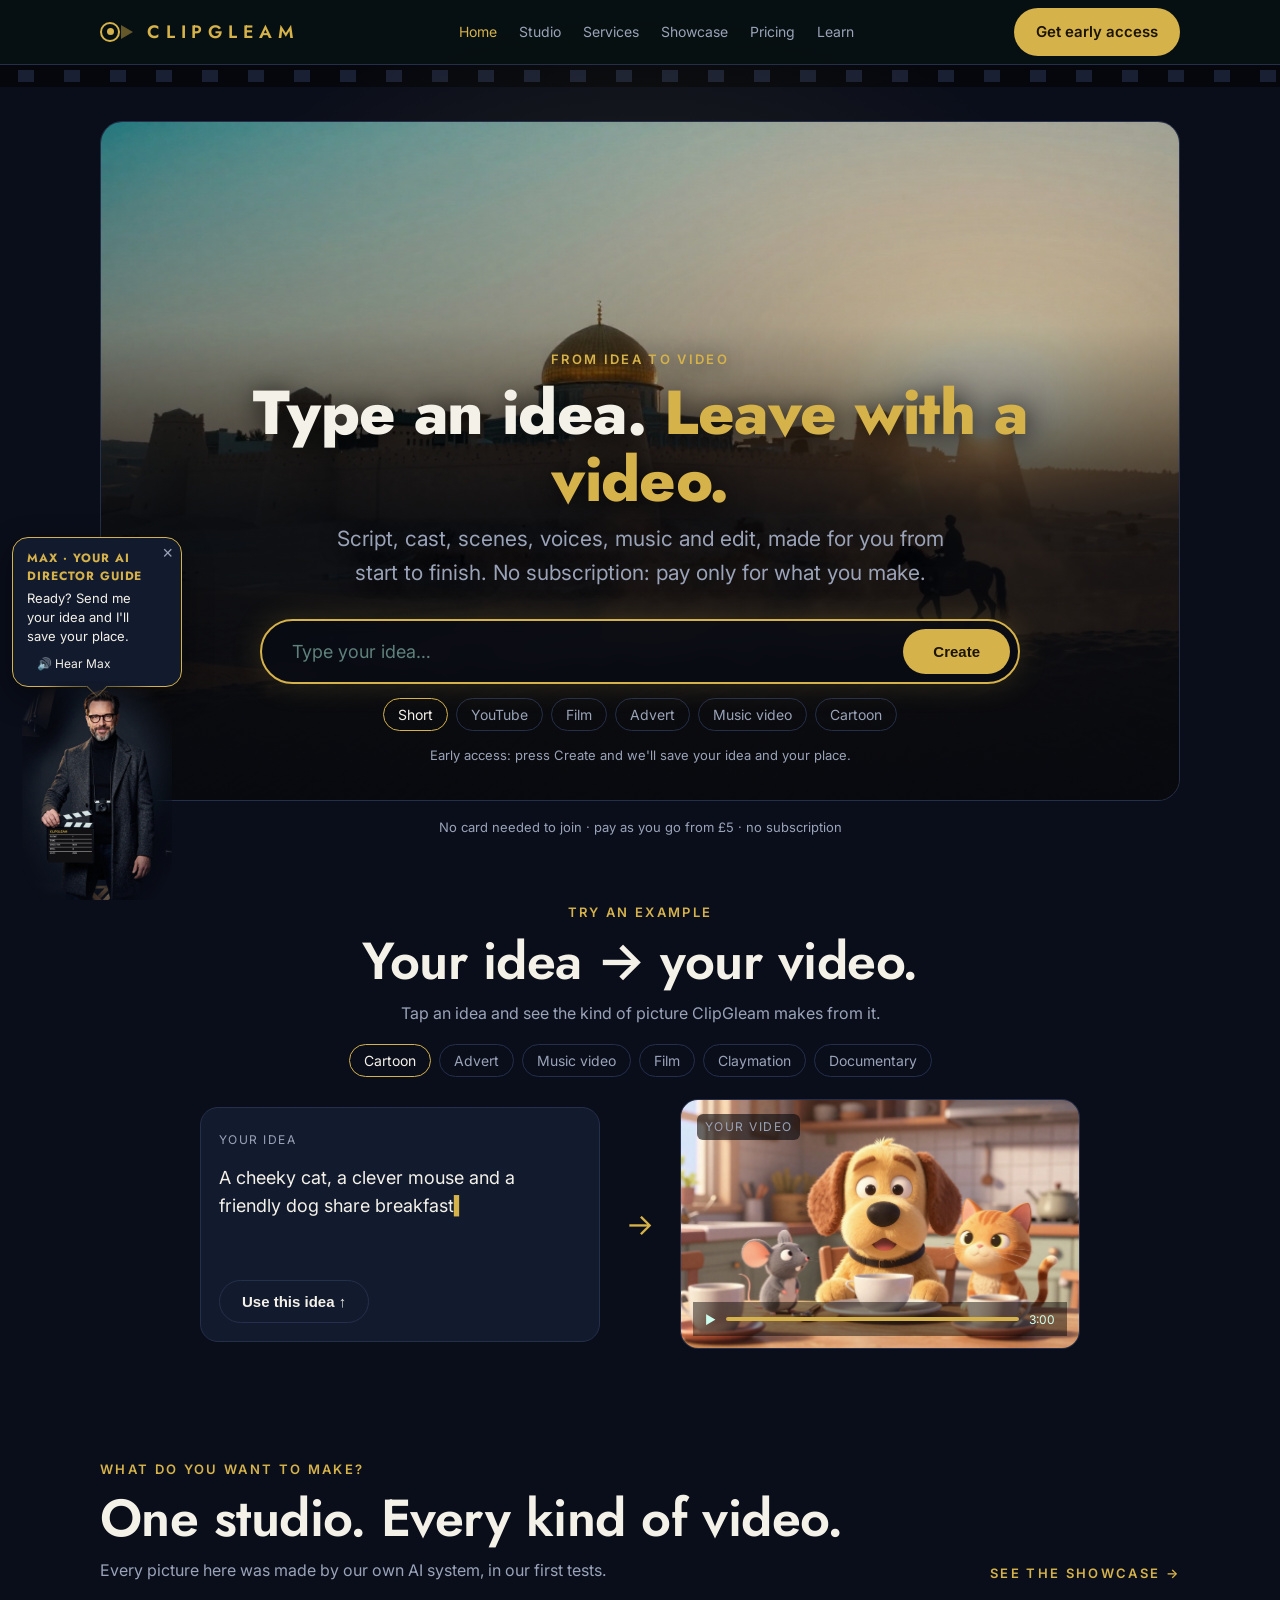
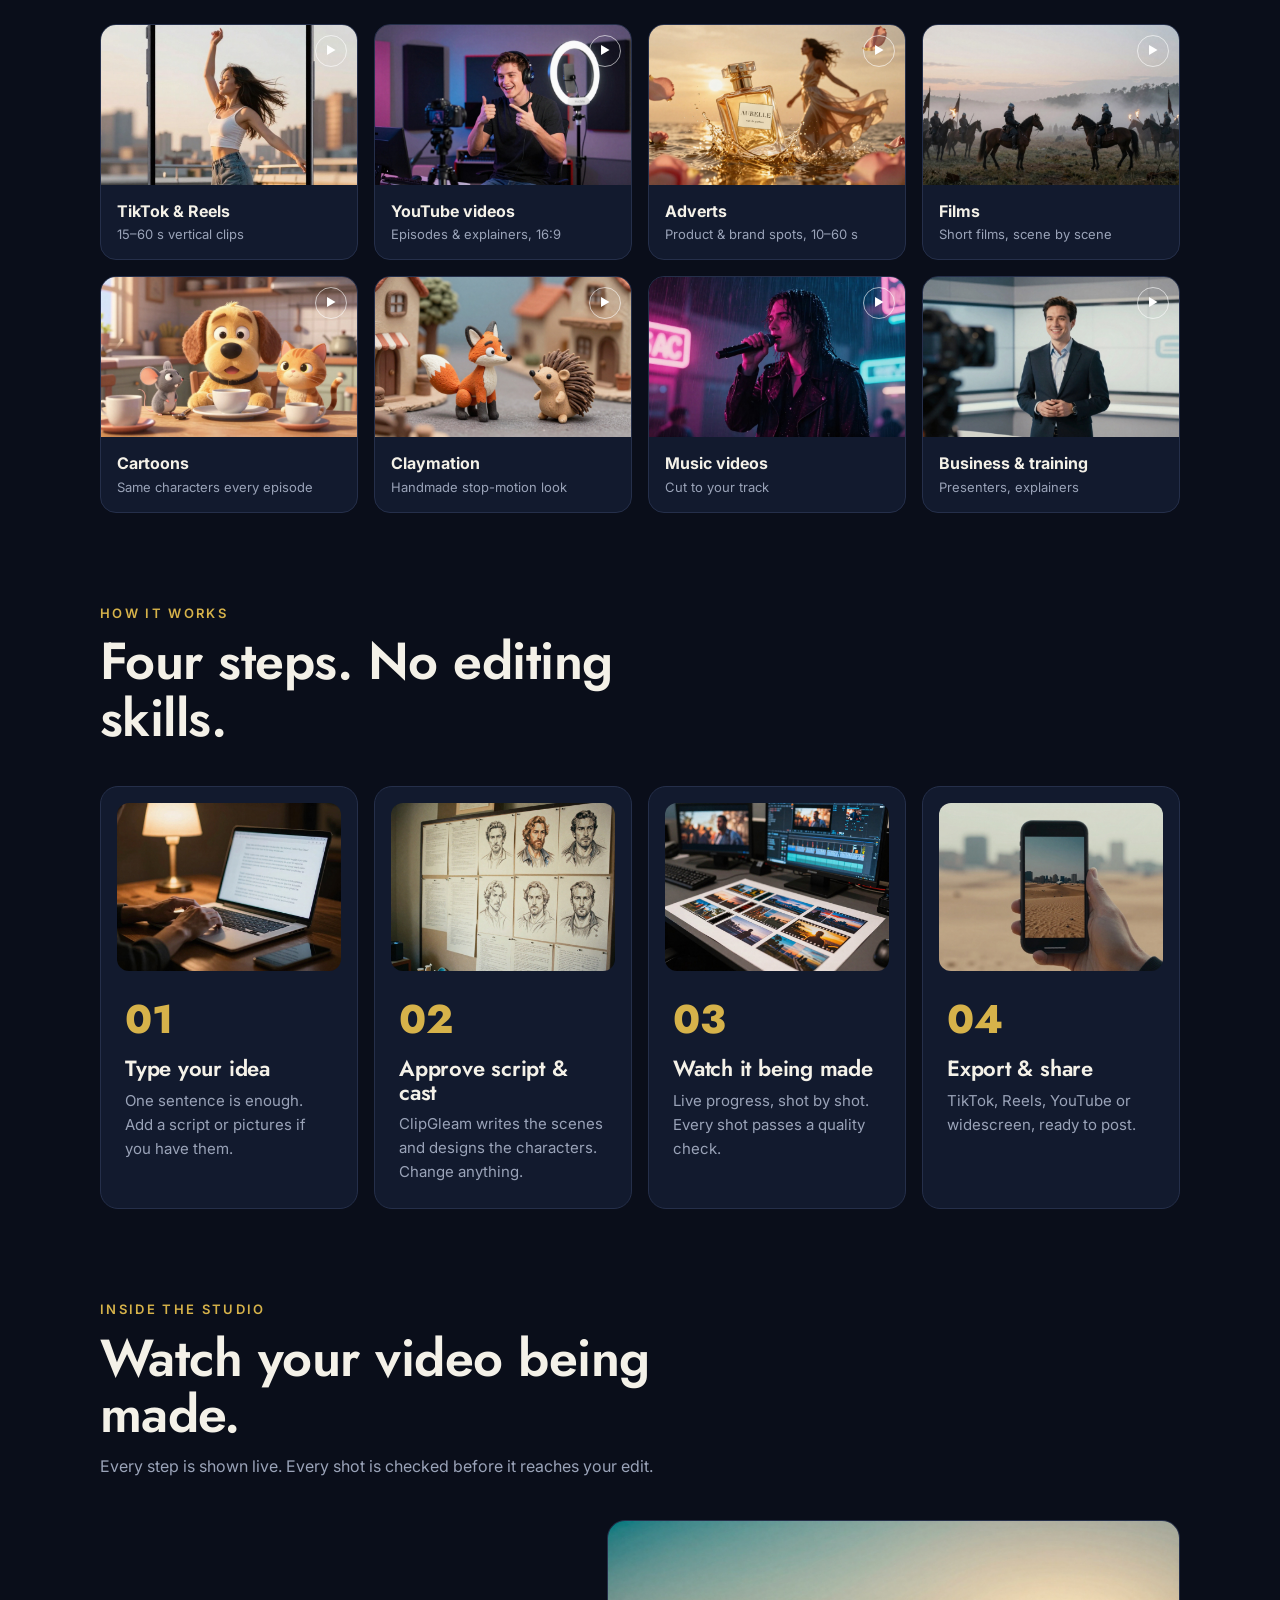
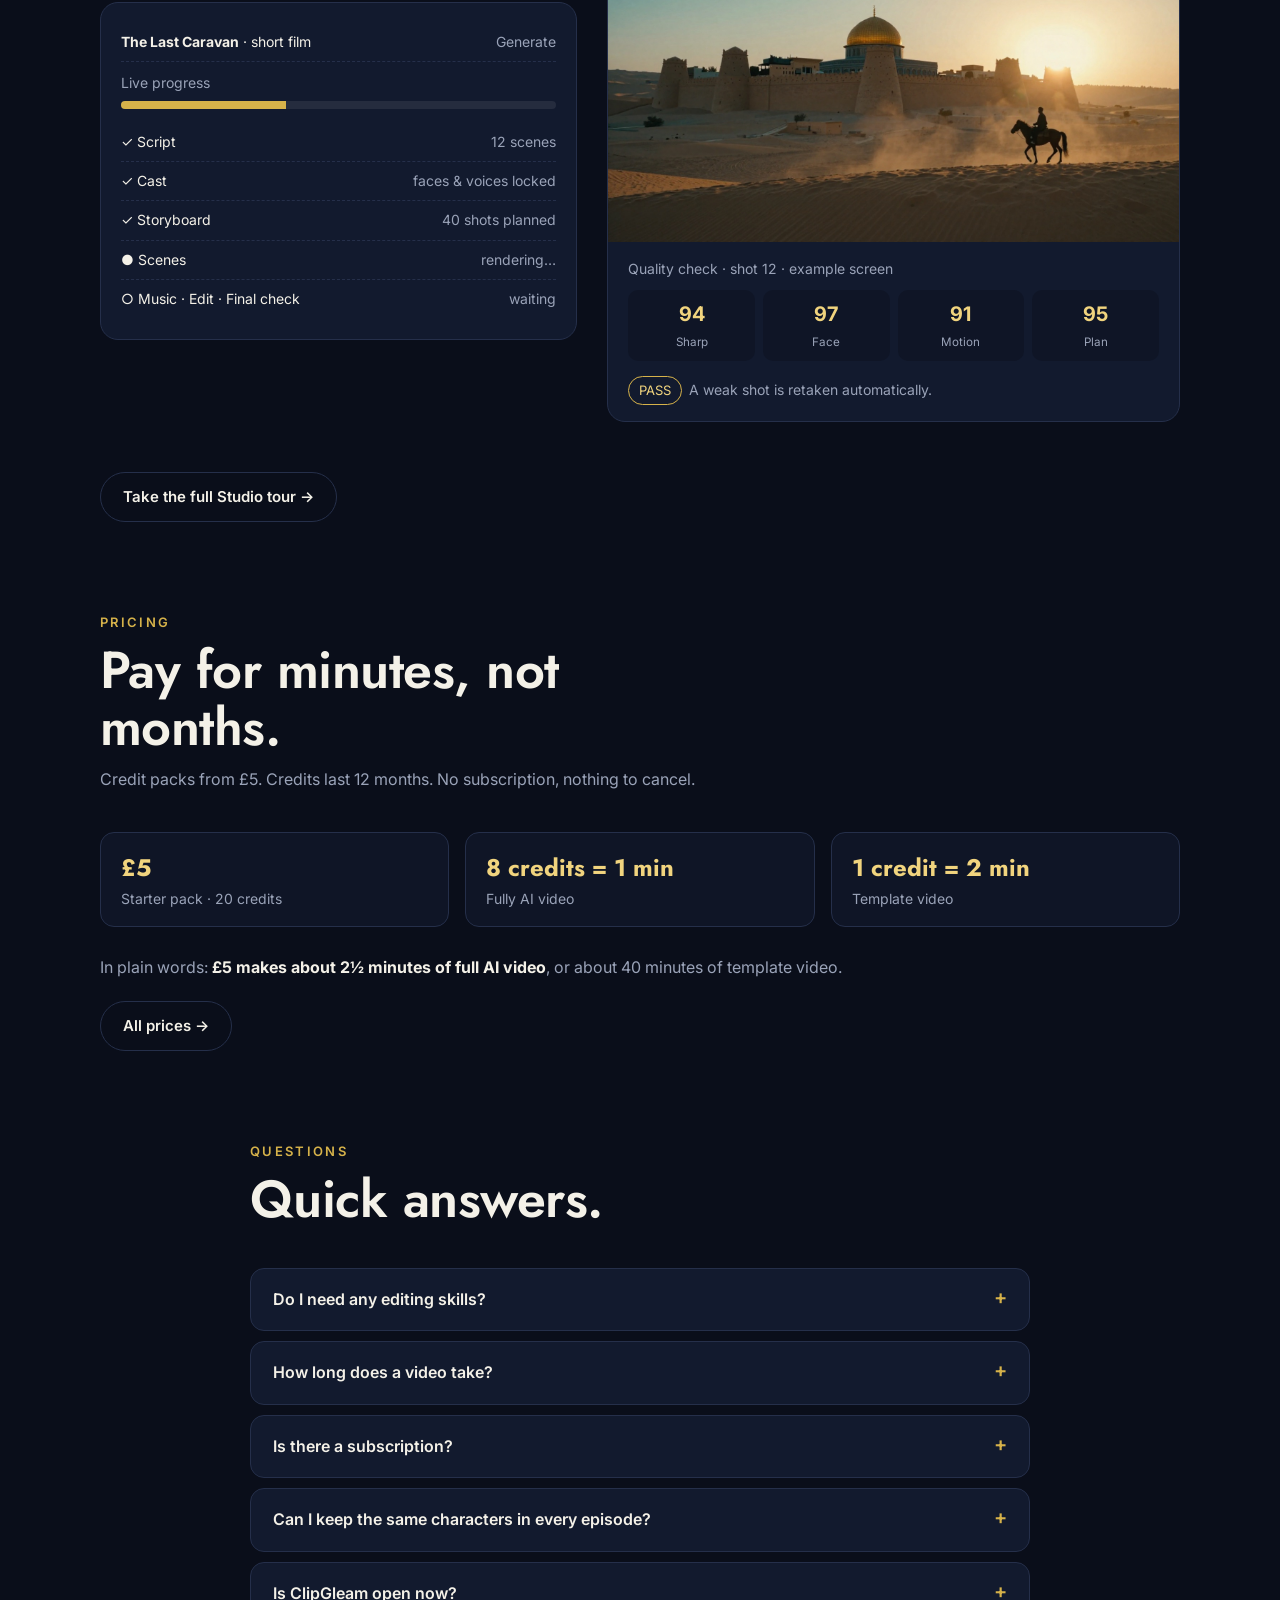
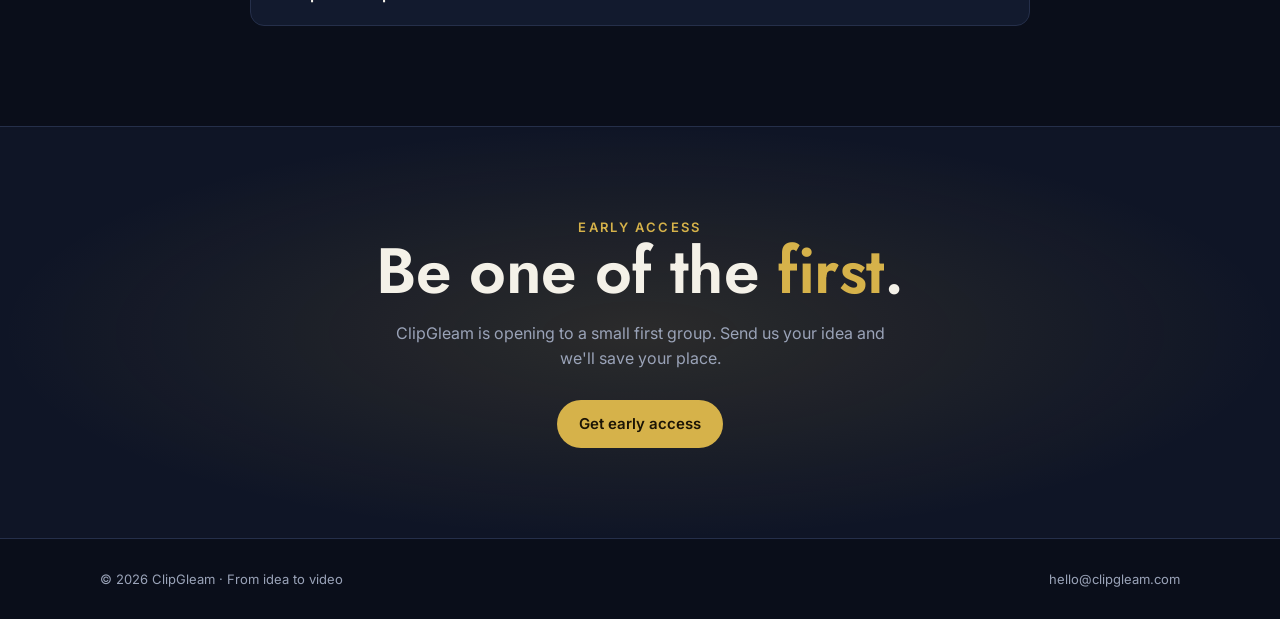
==== commit 60ff48fc: "ClipGleam v5: Max the AI director guide (voice, left/right side), cinematic perfume advert, honesty " ====
--- a/index.html
+++ b/index.html
@@ -7,7 +7,7 @@
 <meta name="description" content="AI video studio: script, characters, scenes, voices, music and edit from one sentence. Pay as you go. Early access open.">
 <link rel="preconnect" href="https://fonts.googleapis.com">
 <link href="https://fonts.googleapis.com/css2?family=Jost:wght@400;500;600;700&family=Inter:wght@400;500;600&display=swap" rel="stylesheet">
-<link rel="stylesheet" href="style.css?v=4">
+<link rel="stylesheet" href="style.css?v=5">
 </head>
 <body>
 <nav><div class="wrap">
@@ -17,6 +17,11 @@
 </div></nav>
 <div class="filmstrip"></div>
 
+<aside class="director" id="dir" aria-live="polite">
+  <div class="dbub"><b>Max · your AI director guide</b><span id="dsay">Hi, I'm Max. Type one sentence and I'll turn it into a film.</span><button type="button" id="dx" aria-label="Hide the director">×</button><button type="button" id="dvoice" class="dvoice">🔊 Hear Max</button></div>
+  <div class="dimg"></div>
+</aside>
+<button type="button" class="dmini" id="dmini" aria-label="Show the director" hidden></button>
 <header class="hero"><div class="wrap">
   <div class="cine">
     <div class="heroimg"></div><div class="vign"></div>
@@ -41,7 +46,7 @@
   </div>
 </div></header>
 
-<section style="padding-top:40px"><div class="wrap">
+<section id="formats" style="padding-top:40px"><div class="wrap">
   <div class="sec-head reveal" style="display:flex;justify-content:space-between;align-items:end;max-width:none;gap:20px;flex-wrap:wrap"><div><div class="eyebrow">What do you want to make?</div><h2>One studio. Every kind of video.</h2><p>Every picture here was made by our own AI system, in our first tests.</p></div><a class="eyebrow" href="showcase.html" style="text-decoration:none">See the showcase →</a></div>
   <div class="grid g4">
     <a class="tile reveal" href="services.html"><div class="art ph" style="background-image:url(img/show_tiktok.jpg);background-position:center 30%"></div><div class="meta"><b>TikTok &amp; Reels</b><small>15–60 s vertical clips</small></div></a>
@@ -65,7 +70,7 @@
   </div>
 </div></section>
 
-<section style="padding-top:0"><div class="wrap">
+<section id="inside" style="padding-top:0"><div class="wrap">
   <div class="sec-head reveal"><div class="eyebrow">Inside the Studio</div><h2>Watch your video being made.</h2><p>Every step is shown live. Every shot is checked before it reaches your edit.</p></div>
   <div class="flow reveal" style="border:0;padding-top:0">
     <div class="mock">
@@ -79,14 +84,14 @@
     </div>
     <div class="mock" style="padding:0;overflow:hidden">
       <div class="cimg" style="background-image:url(img/hero_desert.jpg);aspect-ratio:16/9;margin:0;border-radius:0"></div>
-      <div style="padding:16px 20px"><div class="k">Quality check · shot 12</div><div class="score"><div><b>94</b><small class="k">Sharp</small></div><div><b>97</b><small class="k">Face</small></div><div><b>91</b><small class="k">Motion</small></div><div><b>95</b><small class="k">Plan</small></div></div>
+      <div style="padding:16px 20px"><div class="k">Quality check · shot 12 · example screen</div><div class="score"><div><b>94</b><small class="k">Sharp</small></div><div><b>97</b><small class="k">Face</small></div><div><b>91</b><small class="k">Motion</small></div><div><b>95</b><small class="k">Plan</small></div></div>
       <p style="margin-top:12px"><span class="pill t">PASS</span> <span class="k">A weak shot is retaken automatically.</span></p></div>
     </div>
   </div>
   <p class="reveal"><a class="btn ghost" href="studio.html">Take the full Studio tour →</a></p>
 </div></section>
 
-<section style="padding-top:0"><div class="wrap">
+<section id="prices" style="padding-top:0"><div class="wrap">
   <div class="sec-head reveal"><div class="eyebrow">Pricing</div><h2>Pay for minutes, not months.</h2><p>Credit packs from £5. Credits last 12 months. No subscription, nothing to cancel.</p></div>
   <div class="rates reveal">
     <div class="rate"><b>£5</b><span>Starter pack · 20 credits</span></div>
@@ -97,7 +102,7 @@
   <a class="btn ghost reveal" href="pricing.html">All prices →</a>
 </div></section>
 
-<section style="padding-top:0"><div class="wrap" style="max-width:820px">
+<section id="faq" style="padding-top:0"><div class="wrap" style="max-width:820px">
   <div class="sec-head reveal"><div class="eyebrow">Questions</div><h2>Quick answers.</h2></div>
   <details class="reveal"><summary>Do I need any editing skills?</summary><p>No. You type an idea and approve the script and characters. ClipGleam does the filming, voices, music and edit.</p></details>
   <details class="reveal"><summary>How long does a video take?</summary><p>A short AI clip takes about 5–10 minutes. One minute of full AI video takes about 20–40 minutes. Template videos are quicker.</p></details>
@@ -116,6 +121,28 @@
 <script>
 const io=new IntersectionObserver(es=>es.forEach(e=>{if(e.isIntersecting){e.target.classList.add("in");io.unobserve(e.target)}}),{threshold:.12});
 document.querySelectorAll(".reveal").forEach(n=>io.observe(n));
+
+const D=document.getElementById("dir"),SAY=document.getElementById("dsay"),MINI=document.getElementById("dmini");
+const LINES=[["header.hero","right","Hi, I'm Max, your director. Type one sentence above and I'll turn it into a film."],
+["#ex","left","Not sure what to write? Tap an example and watch what we can make."],
+["#formats","right","TikTok, YouTube, adverts, films, cartoons, even claymation. Pick your stage."],
+["#how","left","Four steps. You approve the script and the cast, and I do the filming."],
+["#inside","right","Watch every shot being made. If a shot is weak, I retake it."],
+["#prices","left","No subscription. £5 gets you about 2½ minutes of AI video."],
+["#faq","right","Any questions? The answers are here, or email us."],
+["#early","left","Ready? Send me your idea and I'll save your place."]];
+let cur=-1,VOICE=false;const VB=document.getElementById("dvoice");
+function pickVoice(){const v=speechSynthesis.getVoices();return v.find(x=>/Daniel/.test(x.name)&&/en-GB/.test(x.lang))||v.find(x=>/en-GB/.test(x.lang)&&/male|Arthur|Oliver|George/i.test(x.name))||v.find(x=>/en-GB/.test(x.lang))||v.find(x=>/^en/.test(x.lang));}
+function speak(t){if(!("speechSynthesis" in window))return;speechSynthesis.cancel();const u=new SpeechSynthesisUtterance(t);const v=pickVoice();if(v)u.voice=v;u.rate=.98;u.pitch=.9;speechSynthesis.speak(u);}
+if(!("speechSynthesis" in window))VB.hidden=true;
+VB.onclick=()=>{VOICE=!VOICE;VB.textContent=VOICE?"🔇 Mute Max":"🔊 Hear Max";if(VOICE)speak(SAY.textContent);else speechSynthesis.cancel();};
+function say(k){if(k===cur)return;cur=k;const [,side,t]=LINES[k];D.classList.remove("in");
+setTimeout(()=>{D.classList.toggle("left",side==="left");SAY.textContent=t;D.classList.add("in");if(VOICE)speak(t)},350);}
+const dio=new IntersectionObserver(es=>es.forEach(e=>{if(e.isIntersecting){const k=LINES.findIndex(l=>document.querySelector(l[0])===e.target);if(k>=0)say(k)}}),{rootMargin:"-45% 0px -45% 0px"});
+LINES.forEach(l=>{const n=document.querySelector(l[0]);if(n)dio.observe(n)});
+setTimeout(()=>say(0),600);
+document.getElementById("dx").onclick=()=>{D.hidden=true;MINI.hidden=false};
+MINI.onclick=()=>{D.hidden=false;MINI.hidden=true};
 
 const EX=[["Cartoon","A cheeky cat, a clever mouse and a friendly dog share breakfast","show_cartoon","3:00"],
 ["Advert","30-second luxury perfume advert, gold light on black glass","show_perfume","0:30"],
--- a/style.css
+++ b/style.css
@@ -244,3 +244,21 @@
 .ideabox{background:rgba(9,12,22,.72);backdrop-filter:blur(8px)}
 .panel h1{text-shadow:none;filter:drop-shadow(0 3px 14px rgba(0,0,0,.85))}
 .cine .vign{background:linear-gradient(180deg,rgba(5,7,13,.05) 0%,rgba(5,7,13,.25) 30%,rgba(5,7,13,.8) 58%,rgba(5,7,13,.93) 100%)}
+/* v5: Max the director — lives in the empty side space */
+.director{position:fixed;right:max(12px,env(safe-area-inset-right,0px));bottom:0;z-index:15;width:230px;display:flex;flex-direction:column;align-items:center;pointer-events:none;opacity:0;transform:translateX(40px);transition:opacity .45s,transform .45s}
+.director.left{right:auto;left:max(12px,env(safe-area-inset-left,0px));transform:translateX(-40px)}
+.director.in{opacity:1;transform:none}
+.director .dimg{width:230px;aspect-ratio:832/1216;background:url(img/director.jpg) center bottom/contain no-repeat;-webkit-mask-image:radial-gradient(ellipse 60% 62% at 50% 52%,#000 62%,transparent 100%);mask-image:radial-gradient(ellipse 60% 62% at 50% 52%,#000 62%,transparent 100%)}
+.dbub{pointer-events:auto;position:relative;background:var(--card);border:1px solid var(--gold,#d6b24a);border-radius:16px;padding:12px 30px 12px 14px;font-size:14px;line-height:1.45;color:var(--ink);box-shadow:0 10px 30px rgba(0,0,0,.45);margin-bottom:-6px}
+.dbub b{display:block;font-family:Jost,sans-serif;color:var(--gold,#d6b24a);font-size:12px;letter-spacing:.08em;text-transform:uppercase;margin-bottom:4px}
+.dbub:after{content:"";position:absolute;bottom:-8px;left:50%;width:14px;height:14px;background:var(--card);border-right:1px solid var(--gold,#d6b24a);border-bottom:1px solid var(--gold,#d6b24a);transform:translateX(-50%) rotate(45deg)}
+.dbub button{position:absolute;top:6px;right:8px;background:none;border:0;color:var(--mute);font-size:18px;cursor:pointer;line-height:1}
+.dmini{position:fixed;right:16px;bottom:16px;z-index:15;width:64px;height:64px;border-radius:50%;border:2px solid var(--gold,#d6b24a);background:#0a0e1a url(img/director.jpg) center 18%/170% no-repeat;cursor:pointer}
+/* only where there's real empty side space; small screens get a compact version */
+@media(max-width:1420px){.director{width:170px}.director .dimg{width:150px}.dbub{font-size:13px}}
+@media(max-width:900px){.director{width:min(260px,70vw)}.director .dimg{display:none}.dbub{margin-bottom:16px}}
+@media(prefers-reduced-motion:reduce){.director{transition:none}}
+.dvoice{display:block;margin-top:8px;background:none;border:1px solid var(--line);color:var(--ink);border-radius:999px;padding:4px 10px;font:12px Inter,sans-serif;cursor:pointer}
+.dvoice:hover{border-color:var(--teal)}
+.dbub button#dx{position:absolute}
+.dbub .dvoice{position:static;font-size:12px;color:var(--ink)}
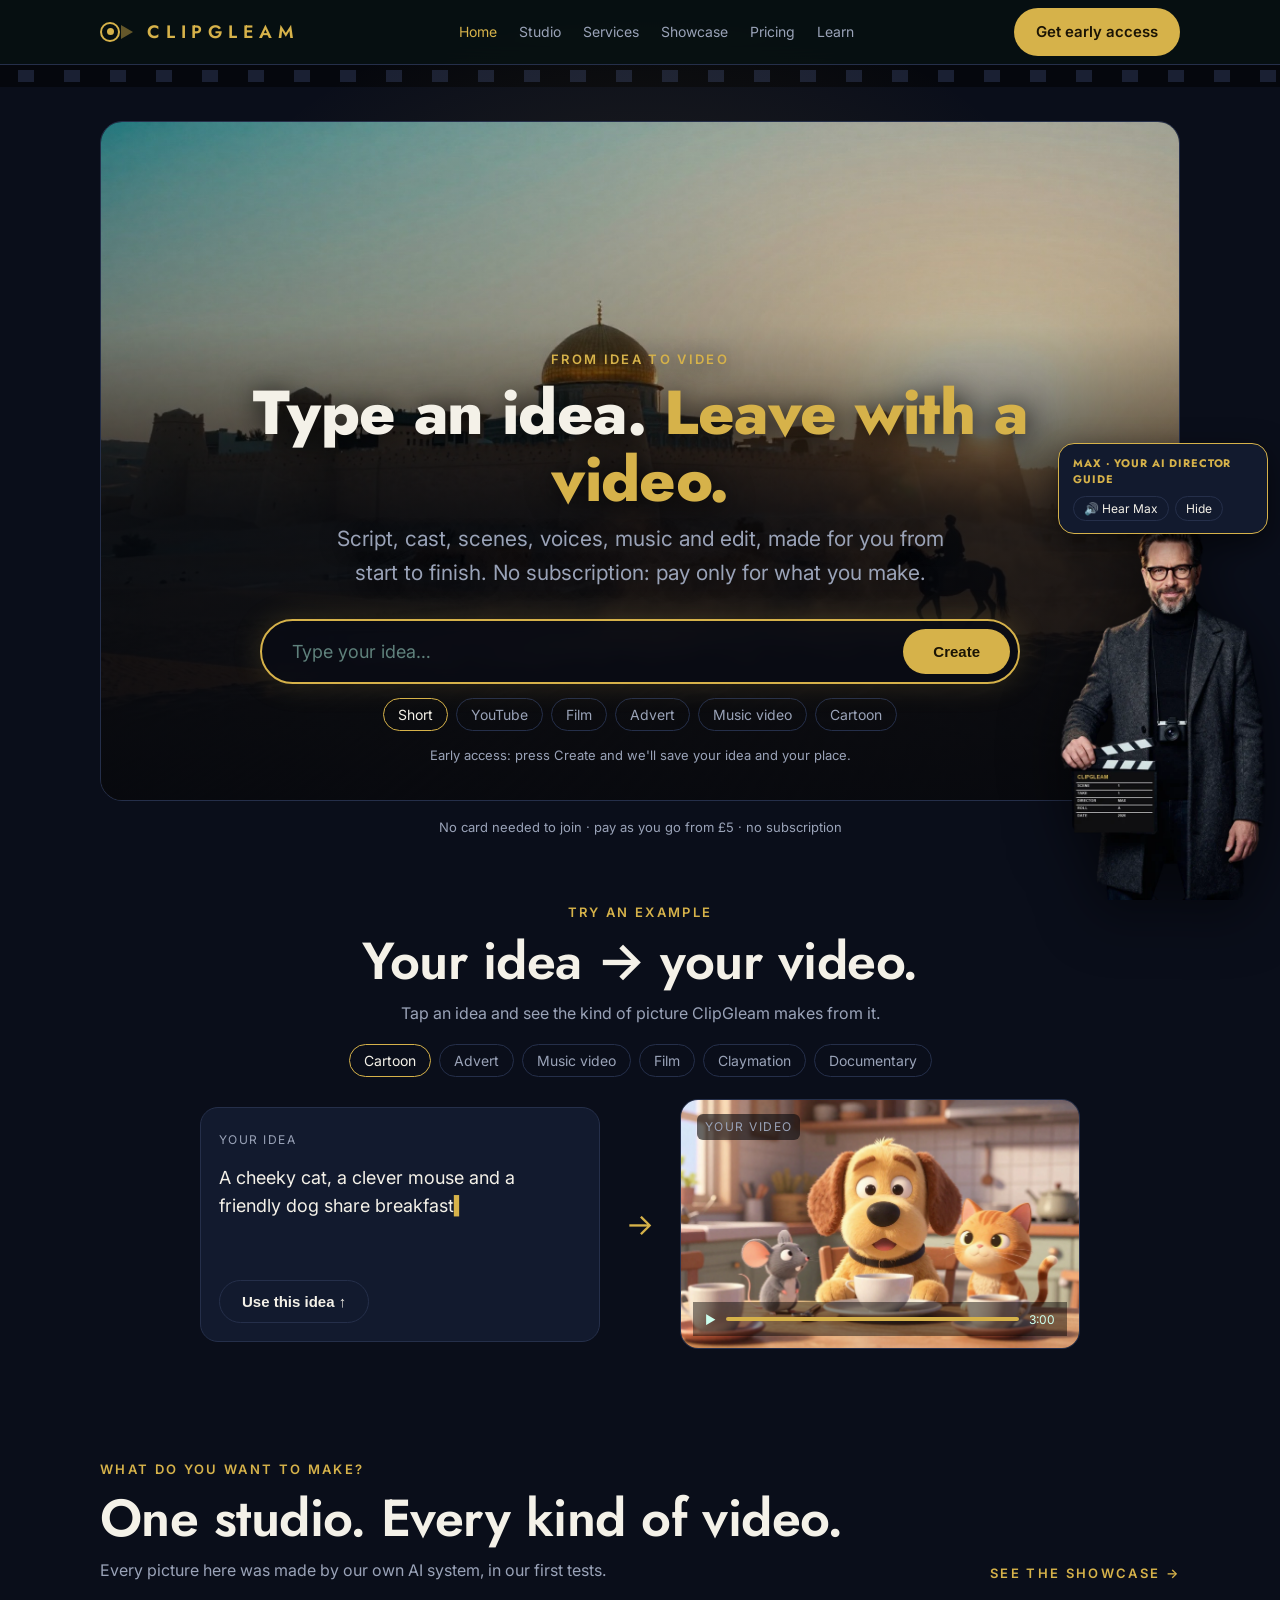
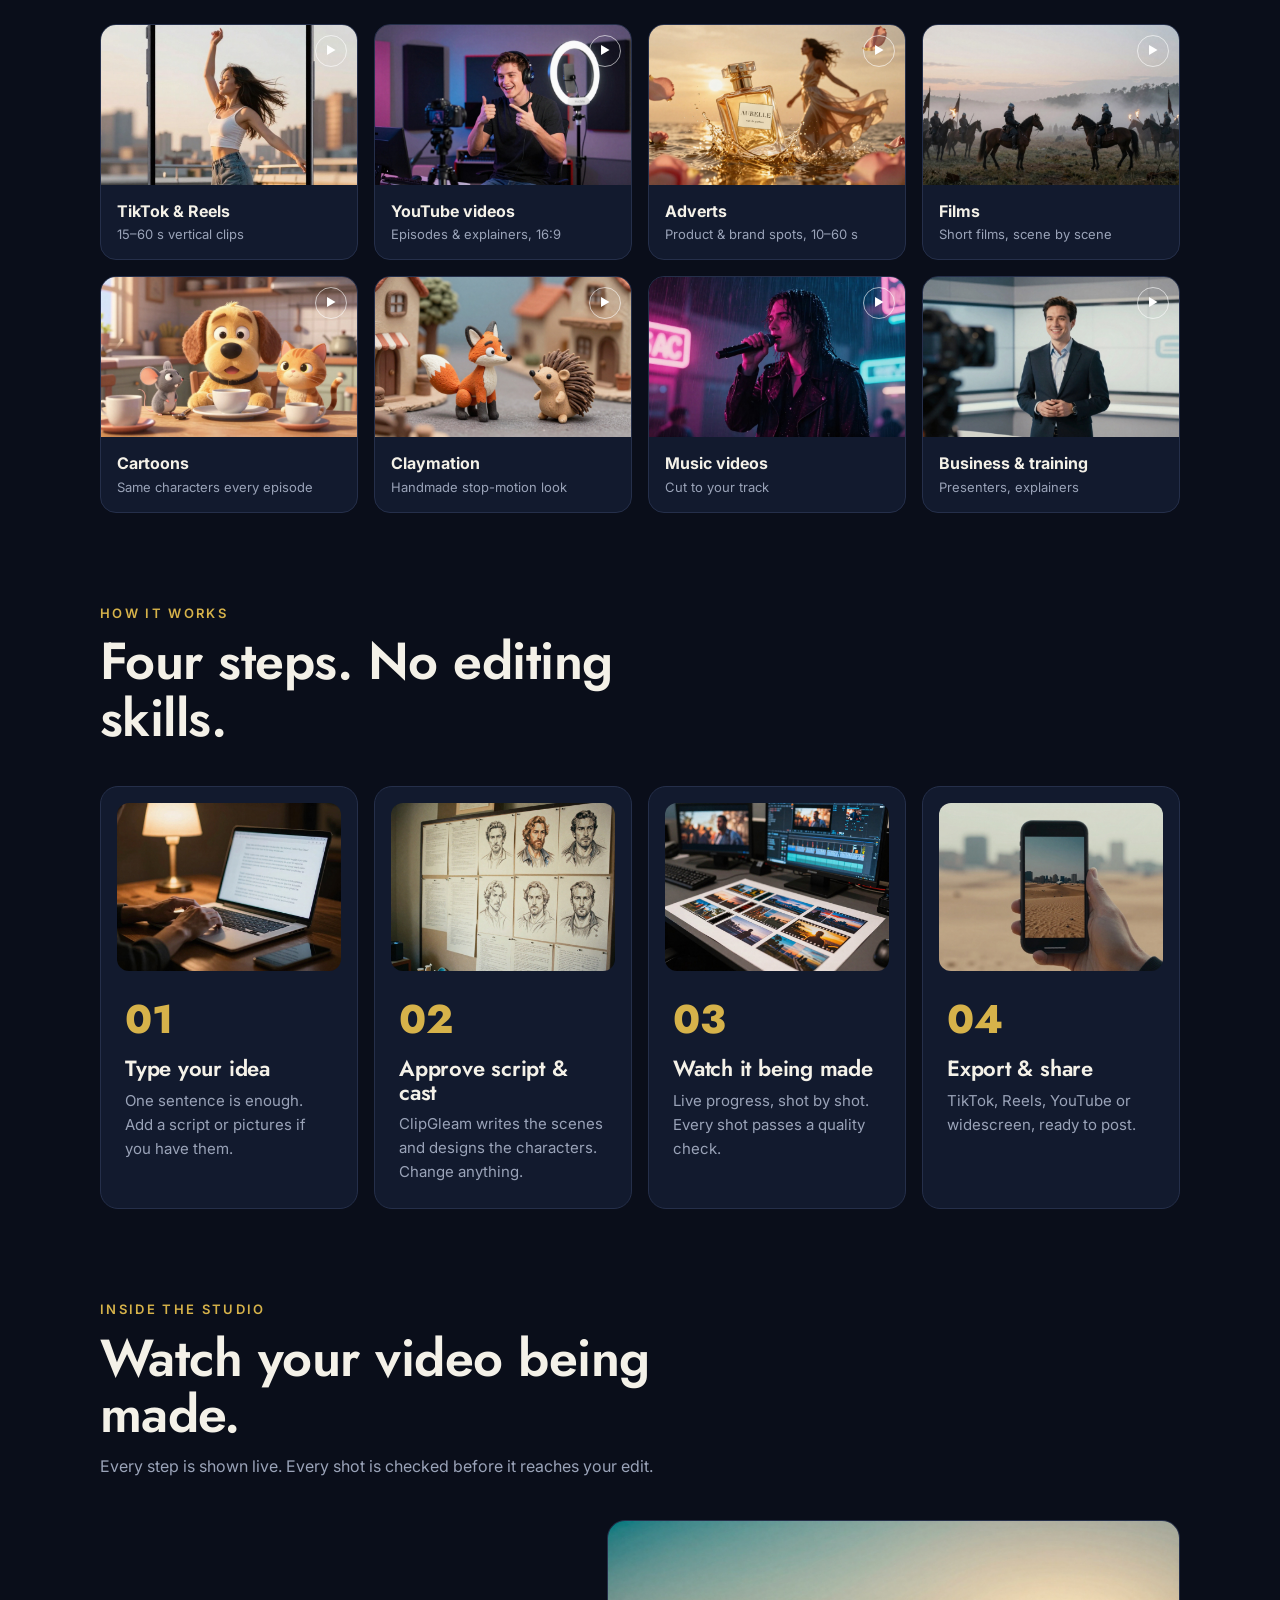
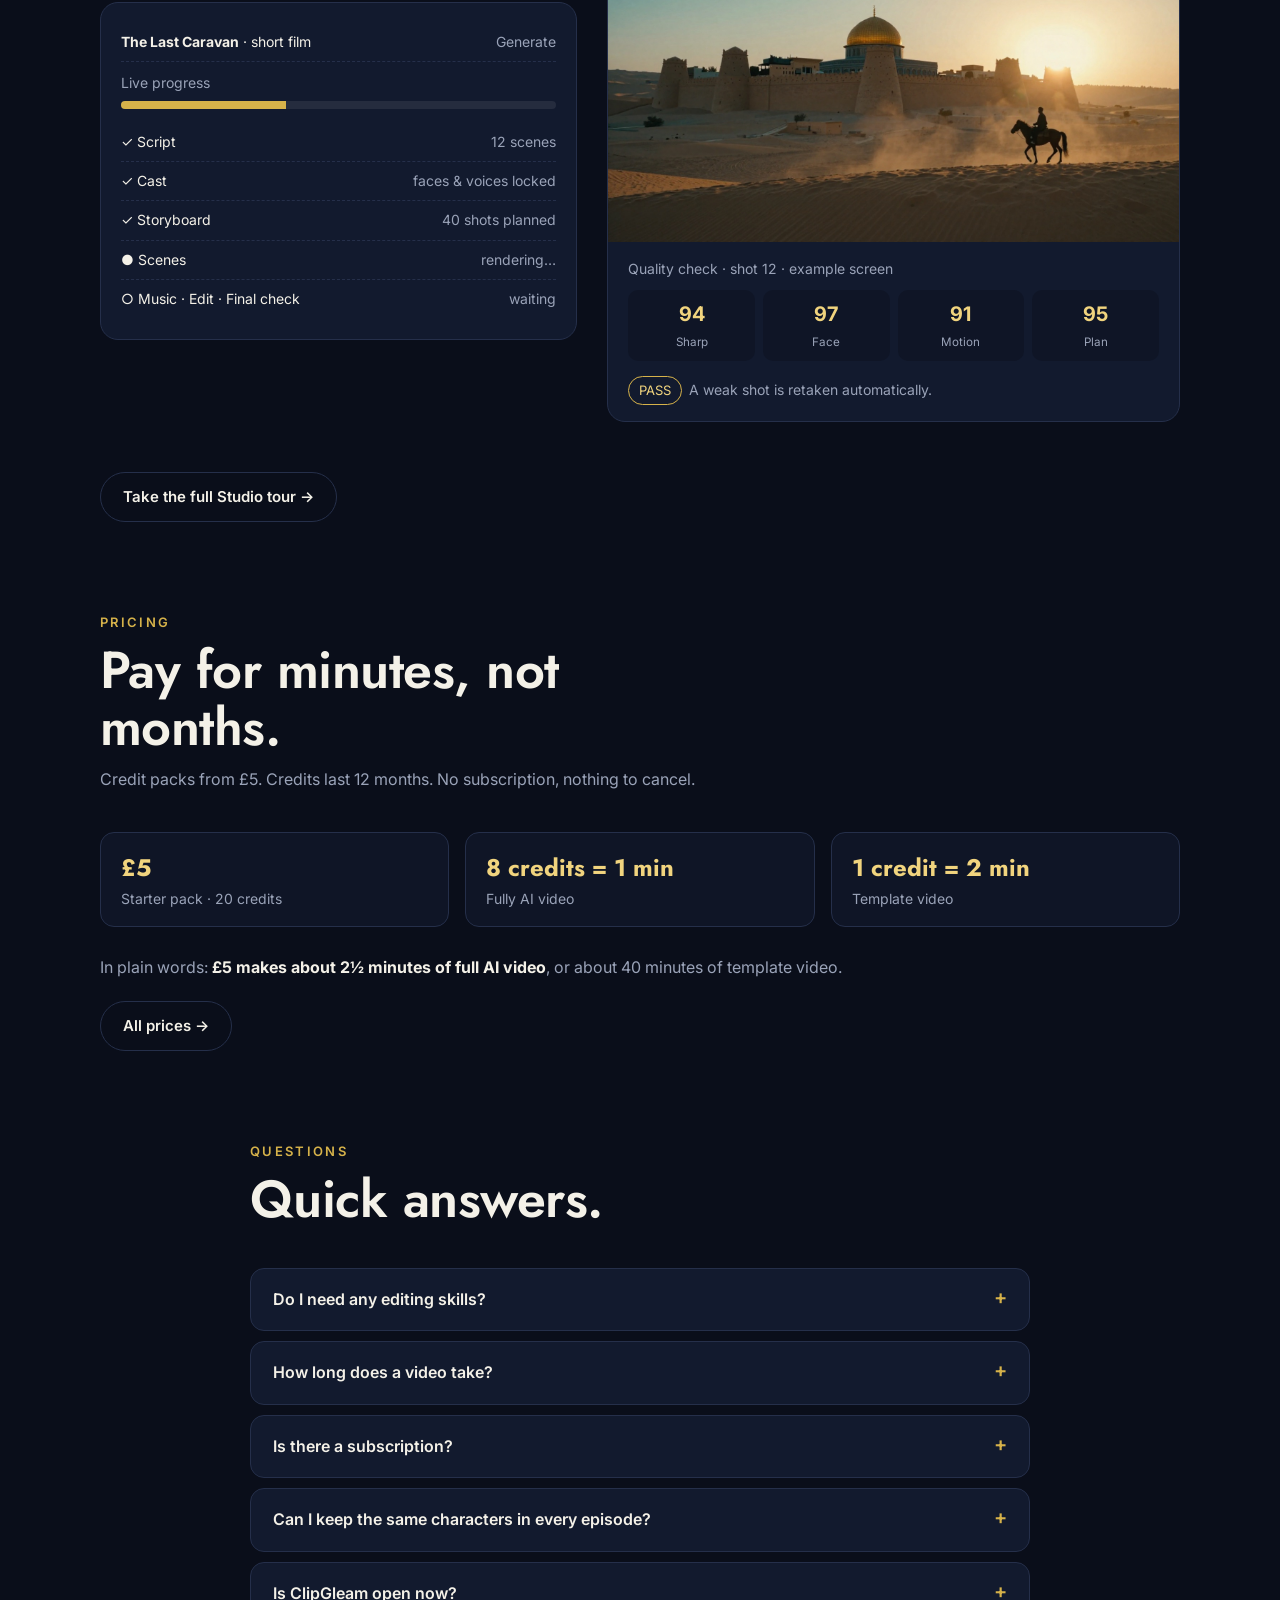
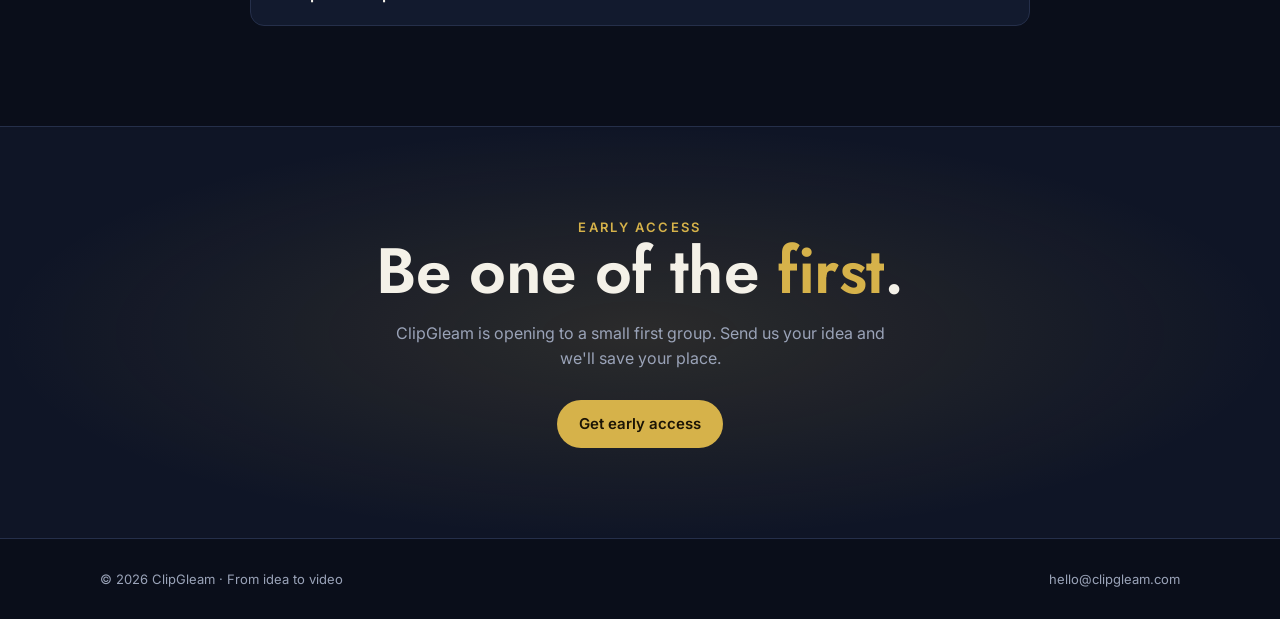
==== commit 6f251478: "ClipGleam v6: Max walks on every page, funny lines, realistic Fable voice (Kokoro, Apache-2.0) Co-Au" ====
--- a/index.html
+++ b/index.html
@@ -7,7 +7,7 @@
 <meta name="description" content="AI video studio: script, characters, scenes, voices, music and edit from one sentence. Pay as you go. Early access open.">
 <link rel="preconnect" href="https://fonts.googleapis.com">
 <link href="https://fonts.googleapis.com/css2?family=Jost:wght@400;500;600;700&family=Inter:wght@400;500;600&display=swap" rel="stylesheet">
-<link rel="stylesheet" href="style.css?v=5">
+<link rel="stylesheet" href="style.css?v=6">
 </head>
 <body>
 <nav><div class="wrap">
@@ -16,12 +16,9 @@
   <a class="btn" href="index.html#early">Get early access</a>
 </div></nav>
 <div class="filmstrip"></div>
+<div id="max" class="max" aria-live="polite"><div class="mbub"><b>Max · your AI director guide</b><span id="msay"></span><div class="mctl"><button type="button" id="mvoice">🔊 Hear Max</button><button type="button" id="mhide">Hide</button></div></div><img class="mfig" src="img/max.webp" alt="Max, the ClipGleam AI director guide" width="450" height="820"></div>
+<button type="button" class="mmini" id="mmini" aria-label="Show Max" hidden></button>
 
-<aside class="director" id="dir" aria-live="polite">
-  <div class="dbub"><b>Max · your AI director guide</b><span id="dsay">Hi, I'm Max. Type one sentence and I'll turn it into a film.</span><button type="button" id="dx" aria-label="Hide the director">×</button><button type="button" id="dvoice" class="dvoice">🔊 Hear Max</button></div>
-  <div class="dimg"></div>
-</aside>
-<button type="button" class="dmini" id="dmini" aria-label="Show the director" hidden></button>
 <header class="hero"><div class="wrap">
   <div class="cine">
     <div class="heroimg"></div><div class="vign"></div>
@@ -122,27 +119,7 @@
 const io=new IntersectionObserver(es=>es.forEach(e=>{if(e.isIntersecting){e.target.classList.add("in");io.unobserve(e.target)}}),{threshold:.12});
 document.querySelectorAll(".reveal").forEach(n=>io.observe(n));
 
-const D=document.getElementById("dir"),SAY=document.getElementById("dsay"),MINI=document.getElementById("dmini");
-const LINES=[["header.hero","right","Hi, I'm Max, your director. Type one sentence above and I'll turn it into a film."],
-["#ex","left","Not sure what to write? Tap an example and watch what we can make."],
-["#formats","right","TikTok, YouTube, adverts, films, cartoons, even claymation. Pick your stage."],
-["#how","left","Four steps. You approve the script and the cast, and I do the filming."],
-["#inside","right","Watch every shot being made. If a shot is weak, I retake it."],
-["#prices","left","No subscription. £5 gets you about 2½ minutes of AI video."],
-["#faq","right","Any questions? The answers are here, or email us."],
-["#early","left","Ready? Send me your idea and I'll save your place."]];
-let cur=-1,VOICE=false;const VB=document.getElementById("dvoice");
-function pickVoice(){const v=speechSynthesis.getVoices();return v.find(x=>/Daniel/.test(x.name)&&/en-GB/.test(x.lang))||v.find(x=>/en-GB/.test(x.lang)&&/male|Arthur|Oliver|George/i.test(x.name))||v.find(x=>/en-GB/.test(x.lang))||v.find(x=>/^en/.test(x.lang));}
-function speak(t){if(!("speechSynthesis" in window))return;speechSynthesis.cancel();const u=new SpeechSynthesisUtterance(t);const v=pickVoice();if(v)u.voice=v;u.rate=.98;u.pitch=.9;speechSynthesis.speak(u);}
-if(!("speechSynthesis" in window))VB.hidden=true;
-VB.onclick=()=>{VOICE=!VOICE;VB.textContent=VOICE?"🔇 Mute Max":"🔊 Hear Max";if(VOICE)speak(SAY.textContent);else speechSynthesis.cancel();};
-function say(k){if(k===cur)return;cur=k;const [,side,t]=LINES[k];D.classList.remove("in");
-setTimeout(()=>{D.classList.toggle("left",side==="left");SAY.textContent=t;D.classList.add("in");if(VOICE)speak(t)},350);}
-const dio=new IntersectionObserver(es=>es.forEach(e=>{if(e.isIntersecting){const k=LINES.findIndex(l=>document.querySelector(l[0])===e.target);if(k>=0)say(k)}}),{rootMargin:"-45% 0px -45% 0px"});
-LINES.forEach(l=>{const n=document.querySelector(l[0]);if(n)dio.observe(n)});
-setTimeout(()=>say(0),600);
-document.getElementById("dx").onclick=()=>{D.hidden=true;MINI.hidden=false};
-MINI.onclick=()=>{D.hidden=false;MINI.hidden=true};
+
 
 const EX=[["Cartoon","A cheeky cat, a clever mouse and a friendly dog share breakfast","show_cartoon","3:00"],
 ["Advert","30-second luxury perfume advert, gold light on black glass","show_perfume","0:30"],
@@ -166,6 +143,34 @@
 document.getElementById("early").scrollIntoView({behavior:"smooth"});
 b.textContent=v?"Send my idea & save my place":"Get early access";};
 
+
+(()=>{const L=[["header.hero", "Ahh, a visitor! Max. Director. Legend, mostly. Type one sentence up there, darling, and I'll turn it into a film."], ["#ex", "No idea? Splendid. Neither did I, once. Tap an example and borrow it. I won't tell a soul."], ["#formats", "TikTok, YouTube, adverts, films, cartoons... even claymation. Yes, I play with clay. Professionally."], ["#how", "Four steps. You approve the script and the cast. I do the shouting. Action!"], ["#inside", "Watch every shot being made. Bad shot? I retake it. Dramatically. With a sigh."], ["#prices", "No subscription! Five pounds buys about two and a half minutes of film. Cheaper than my hat. Don't ask about the hat."], ["#faq", "Questions? Answers are right here. If not, email us. I read everything... eventually."], ["#early", "Right then. Send me your idea, and I'll save your place. The red carpet is being... ironed."]],PG="index",M=document.getElementById("max"),SAY=document.getElementById("msay"),VB=document.getElementById("mvoice"),MINI=document.getElementById("mmini");
+if(!L.length){M.hidden=true;return}
+const ls=k=>{try{return localStorage.getItem(k)}catch(e){return null}},ss=(k,v)=>{try{localStorage.setItem(k,v)}catch(e){}};
+let voice=ls("maxVoice")==="1",cur=-1,side="right",aud=new Audio(),t1;
+const small=()=>innerWidth<900;
+function x(sd){return sd==="left"?12:innerWidth-M.offsetWidth-12}
+function talk(k){SAY.textContent=L[k][1];M.classList.add("talk");if(voice){aud.src="voice/"+PG+"_"+k+".m4a";aud.play().catch(()=>{voice=false;VB.textContent="🔊 Hear Max"})}}
+aud.onended=()=>M.classList.remove("talk");
+function go(k){if(k===cur)return;cur=k;aud.pause();M.classList.remove("talk");clearTimeout(t1);
+ if(small()){M.style.left="";talk(k);return}
+ const ns=k%2?"left":"right";
+ if(ns===side&&M.classList.contains("on")){talk(k);return}
+ side=ns;M.classList.add("walk");M.classList.toggle("faceL",ns==="left");SAY.textContent="";
+ M.style.left=x(ns)+"px";t1=setTimeout(()=>{M.classList.remove("walk");talk(k)},1700);}
+VB.onclick=()=>{voice=!voice;ss("maxVoice",voice?"1":"0");VB.textContent=voice?"🔇 Mute":"🔊 Hear Max";if(voice&&cur>=0)talk(cur);else{aud.pause();M.classList.remove("talk")}};
+VB.textContent=voice?"🔇 Mute":"🔊 Hear Max";
+document.getElementById("mhide").onclick=()=>{M.hidden=true;MINI.hidden=false;aud.pause();ss("maxHidden","1")};
+MINI.onclick=()=>{M.hidden=false;MINI.hidden=true;ss("maxHidden","0");M.style.left=x(side)+"px"};
+if(ls("maxHidden")==="1"){M.hidden=true;MINI.hidden=false}
+M.style.left=(small()?"":x("right")+"px");
+requestAnimationFrame(()=>{M.classList.add("on");});
+const els=L.map(l=>document.querySelector(l[0]));
+const mo=new IntersectionObserver(es=>es.forEach(e=>{if(e.isIntersecting){const k=els.indexOf(e.target);if(k>=0)go(k)}}),{rootMargin:"-40% 0px -40% 0px"});
+els.forEach(n=>n&&mo.observe(n));
+setTimeout(()=>{if(cur<0)go(0)},500);
+addEventListener("resize",()=>{if(!small())M.style.left=x(side)+"px"});
+})();
 </script>
 </body>
 </html>
--- a/style.css
+++ b/style.css
@@ -262,3 +262,23 @@
 .dvoice:hover{border-color:var(--teal)}
 .dbub button#dx{position:absolute}
 .dbub .dvoice{position:static;font-size:12px;color:var(--ink)}
+/* v6: Max walks — every page */
+.director,.dmini{display:none!important}
+.max{position:fixed;bottom:0;left:0;z-index:15;display:flex;flex-direction:column;align-items:center;pointer-events:none;opacity:0;transition:left 1.7s cubic-bezier(.45,.05,.35,1),opacity .6s}
+.max.on{opacity:1}
+.mfig{height:min(58vh,520px);width:auto;filter:drop-shadow(0 10px 30px rgba(0,0,0,.6));transform-origin:50% 100%}
+.max.walk .mfig{animation:mwalk .42s ease-in-out infinite alternate}
+.max.talk .mfig{animation:mtalk 2.4s ease-in-out infinite}
+@keyframes mwalk{from{transform:translateY(0) rotate(-1.4deg)}to{transform:translateY(-9px) rotate(1.4deg)}}
+@keyframes mtalk{0%,100%{transform:rotate(0) scale(1)}30%{transform:rotate(.6deg) scale(1.006)}70%{transform:rotate(-.5deg) scale(1.004)}}
+.mbub{pointer-events:auto;max-width:250px;background:var(--card);border:1px solid var(--teal);border-radius:16px;padding:12px 14px;font-size:14px;line-height:1.45;color:var(--ink);box-shadow:0 10px 30px rgba(0,0,0,.5);margin-bottom:-14px;position:relative;z-index:2;transition:opacity .3s}
+.max.walk .mbub{opacity:0}
+.mbub b{display:block;font-family:Jost,sans-serif;color:var(--teal);font-size:11px;letter-spacing:.08em;text-transform:uppercase;margin-bottom:4px}
+.mbub:empty{display:none}
+.mctl{display:flex;gap:6px;margin-top:8px}
+.mctl button{background:none;border:1px solid var(--line);color:var(--ink);border-radius:999px;padding:4px 10px;font:12px Inter,sans-serif;cursor:pointer}
+.mctl button:hover{border-color:var(--teal)}
+.mmini{position:fixed;right:16px;bottom:16px;z-index:15;width:64px;height:64px;border-radius:50%;border:2px solid var(--teal);background:#0a0e1a url(img/max.webp) center 6%/150% no-repeat;cursor:pointer}
+@media(max-width:1300px){.mfig{height:min(44vh,380px)}.mbub{max-width:210px;font-size:13px}}
+@media(max-width:899px){.max{left:auto!important;right:12px;bottom:12px;transition:opacity .6s}.mfig{display:none}.mbub{margin:0;max-width:min(280px,80vw)}}
+@media(prefers-reduced-motion:reduce){.max{transition:opacity .3s}.max.walk .mfig,.max.talk .mfig{animation:none}}
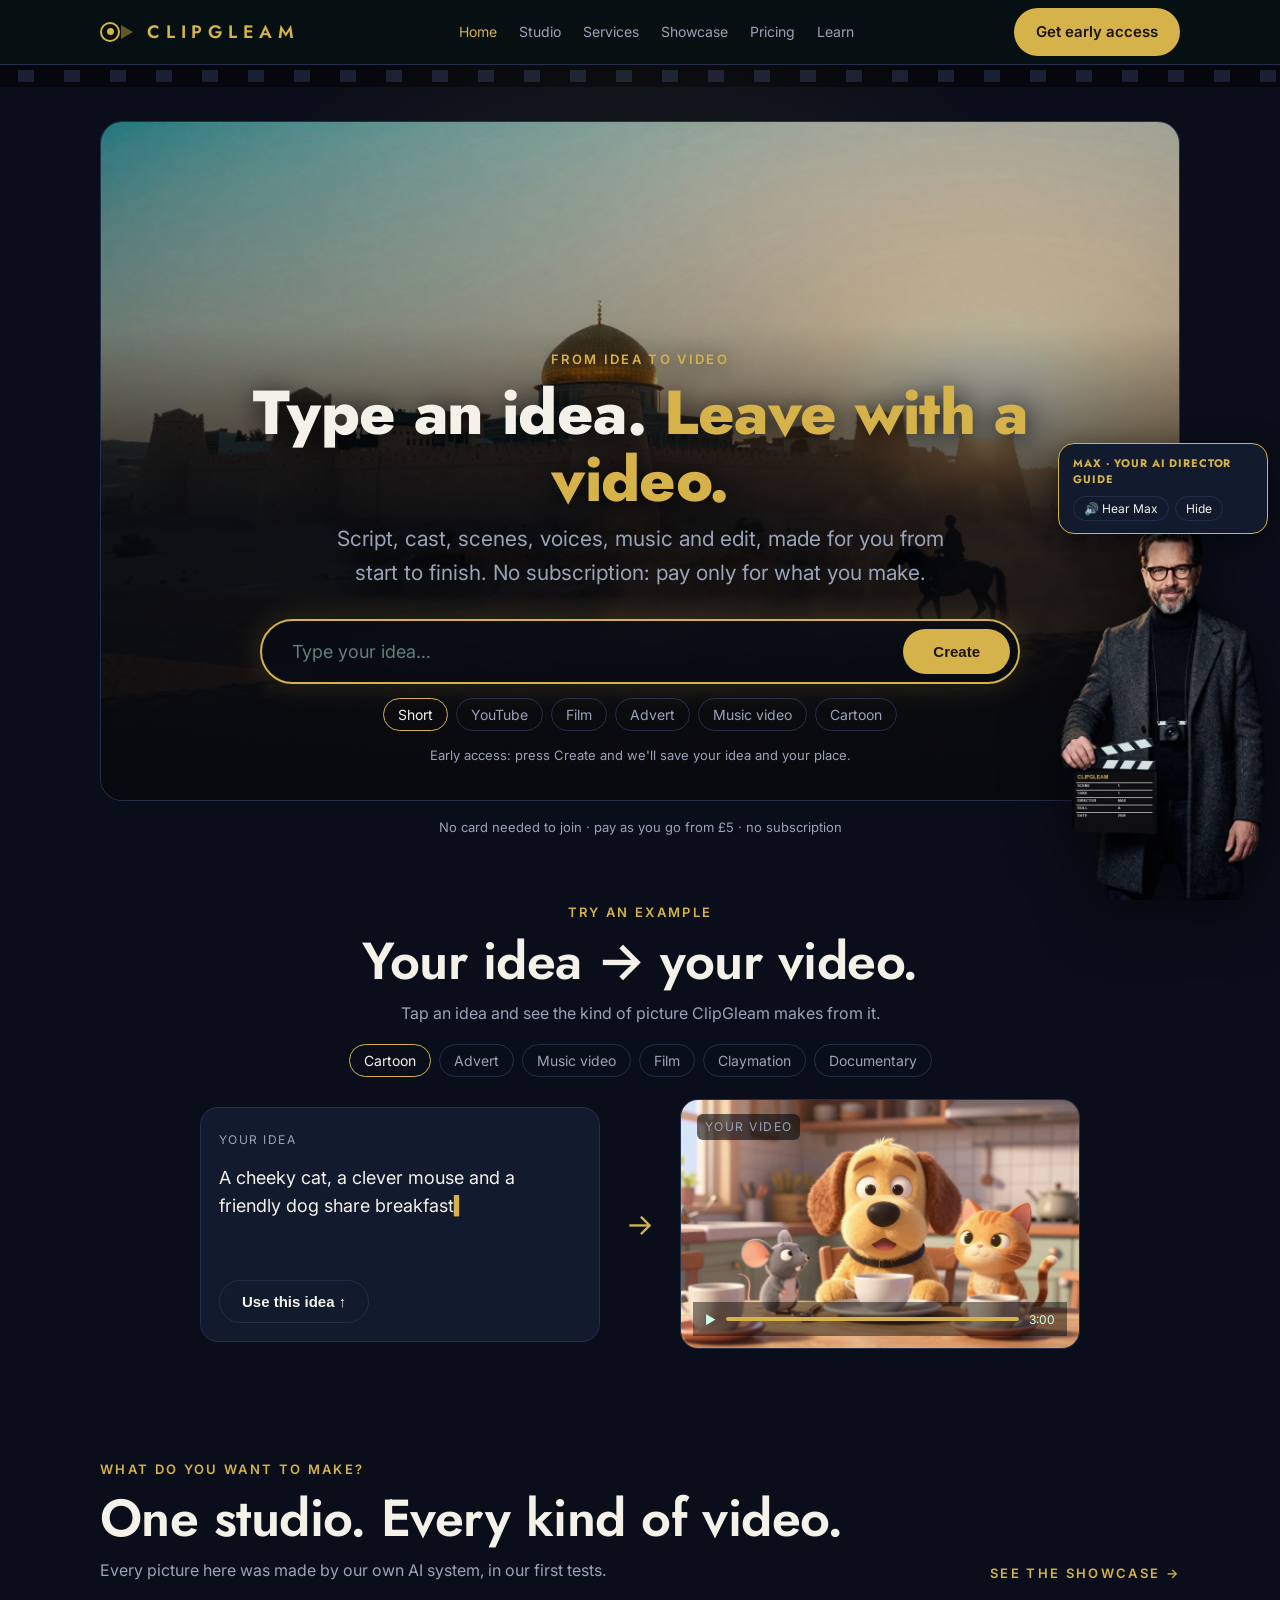
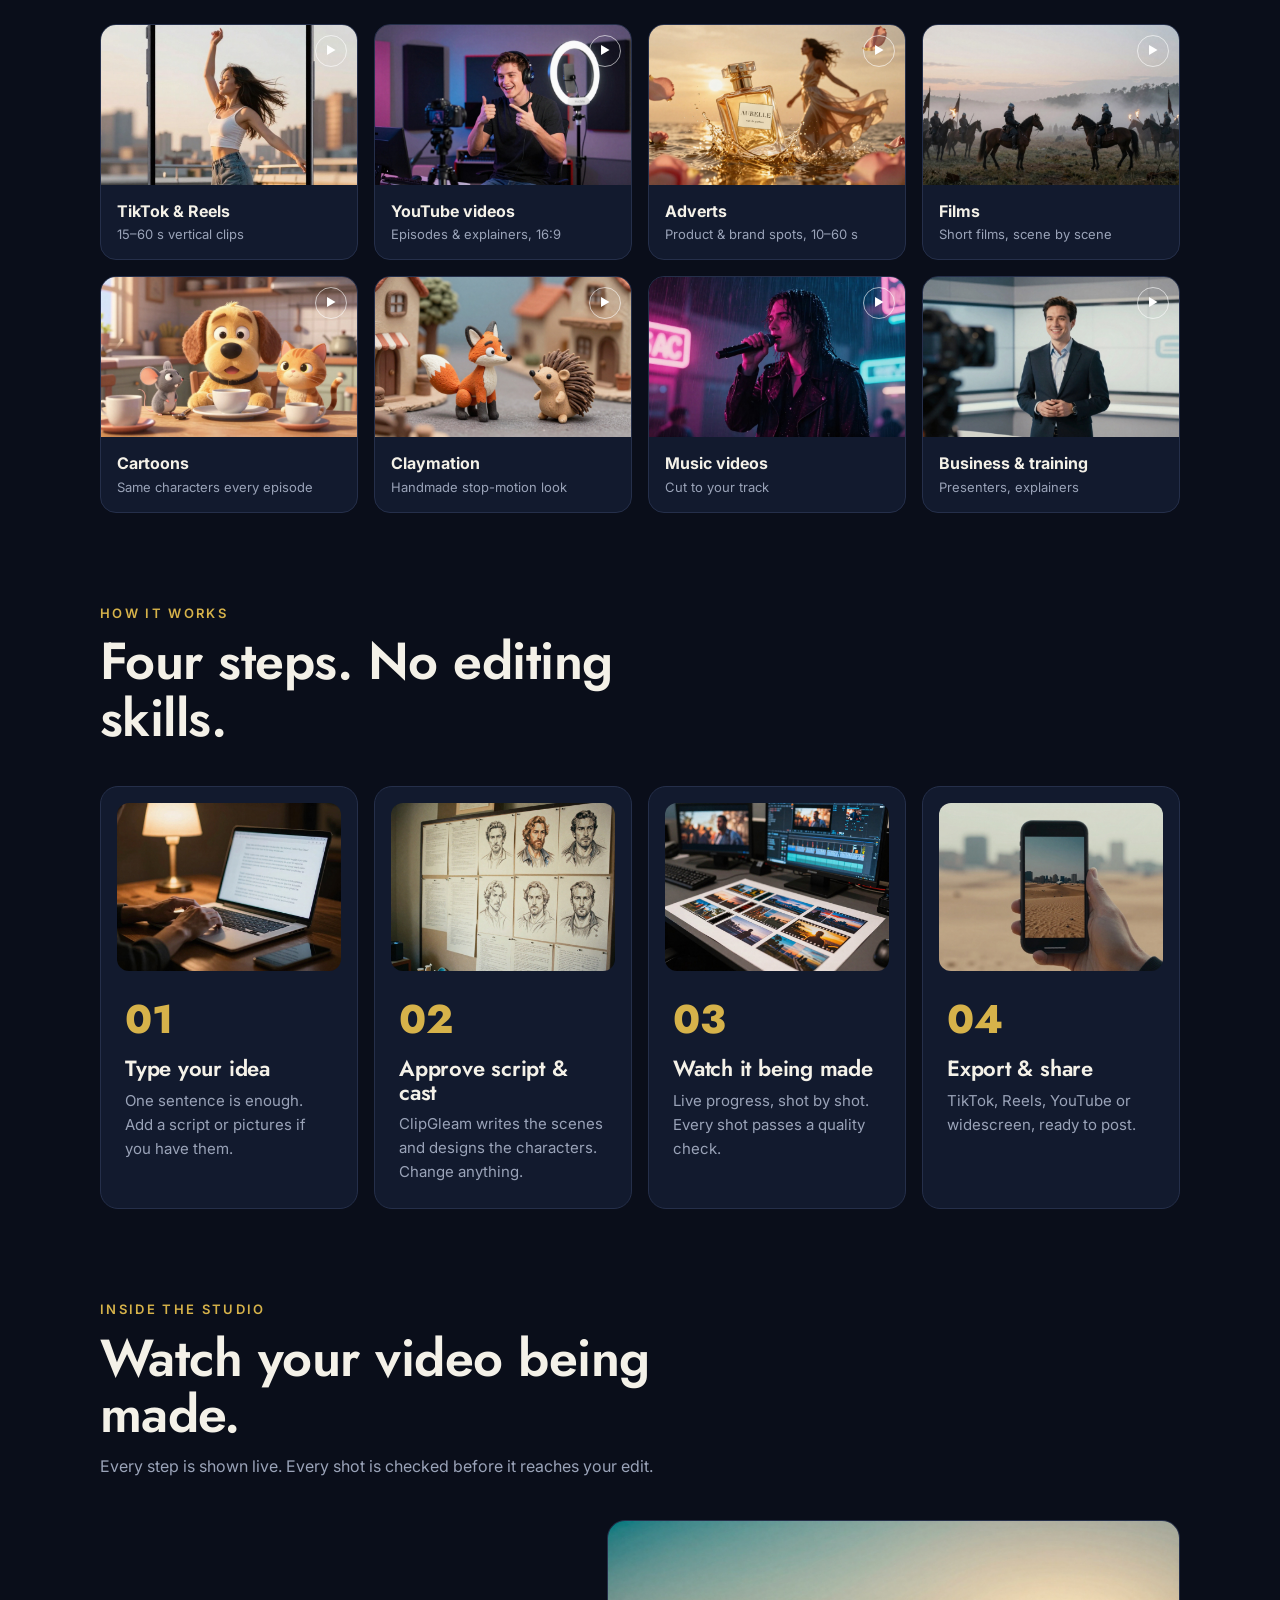
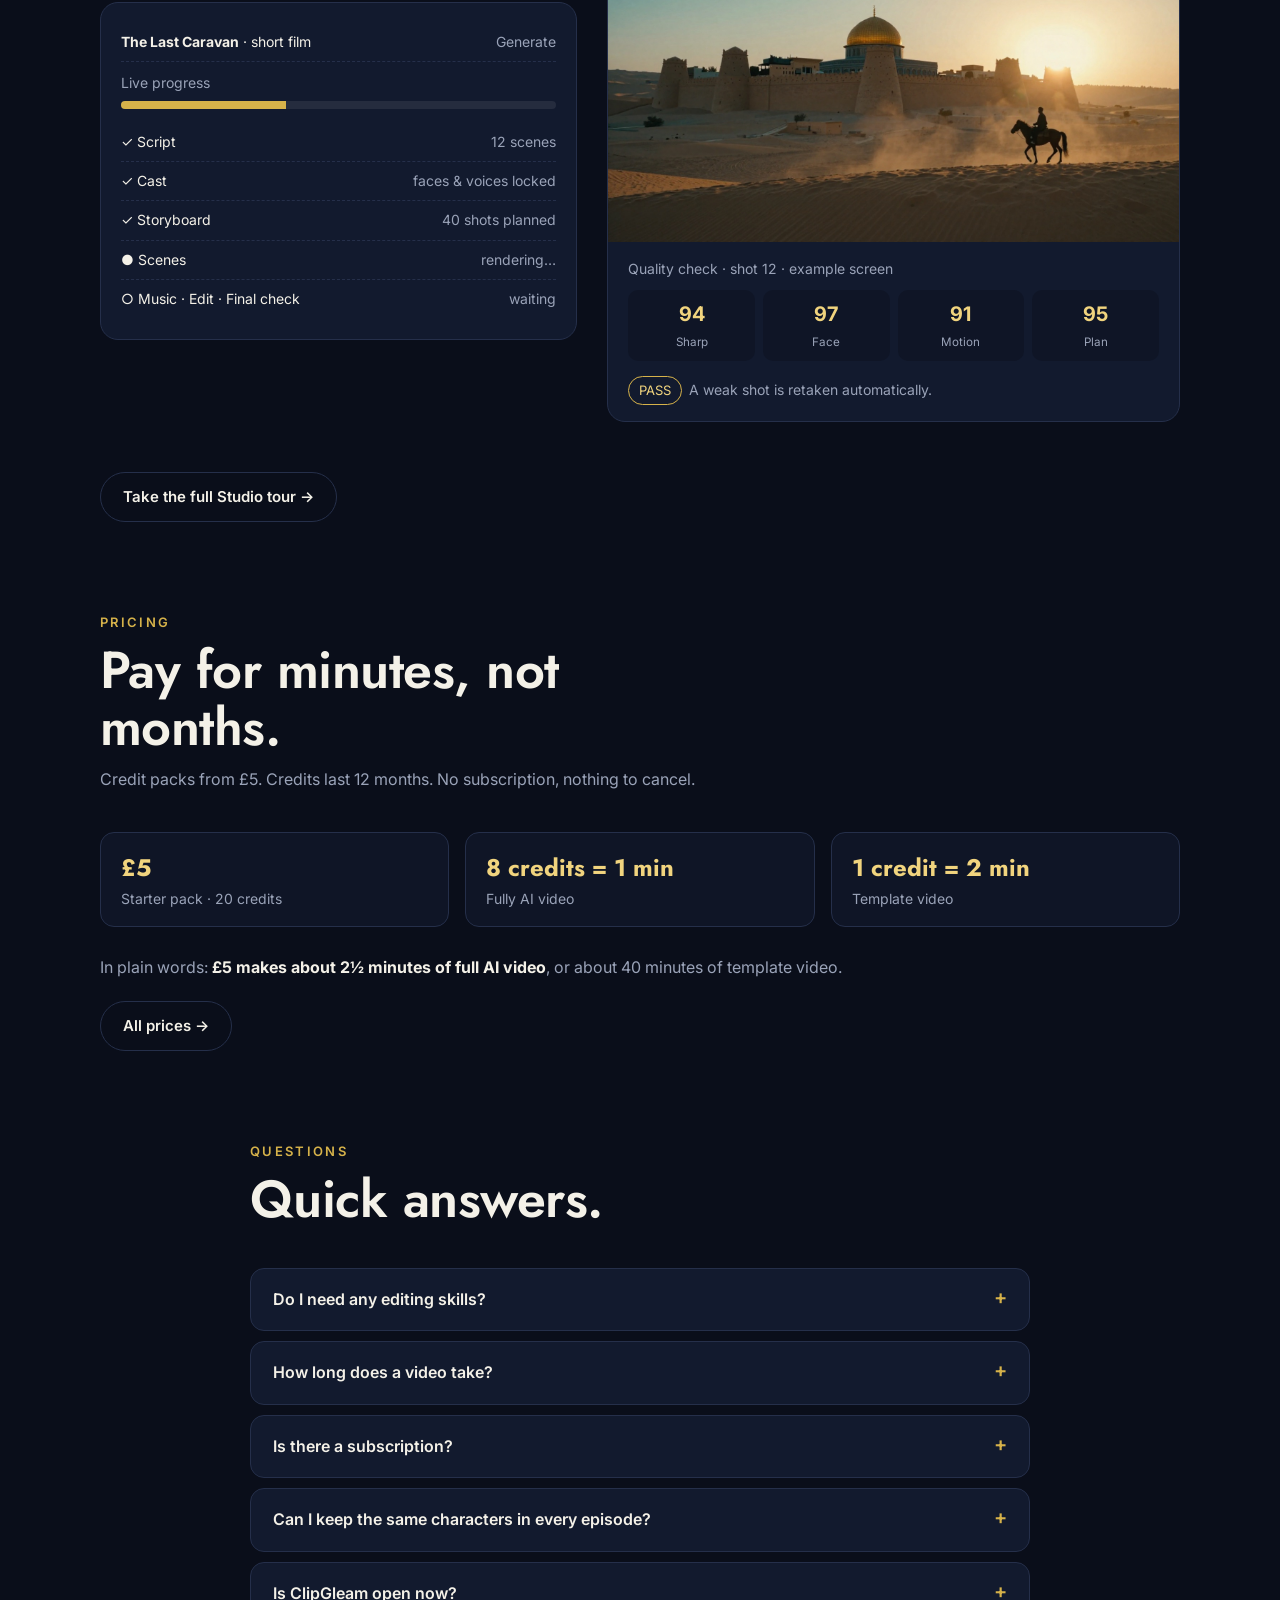
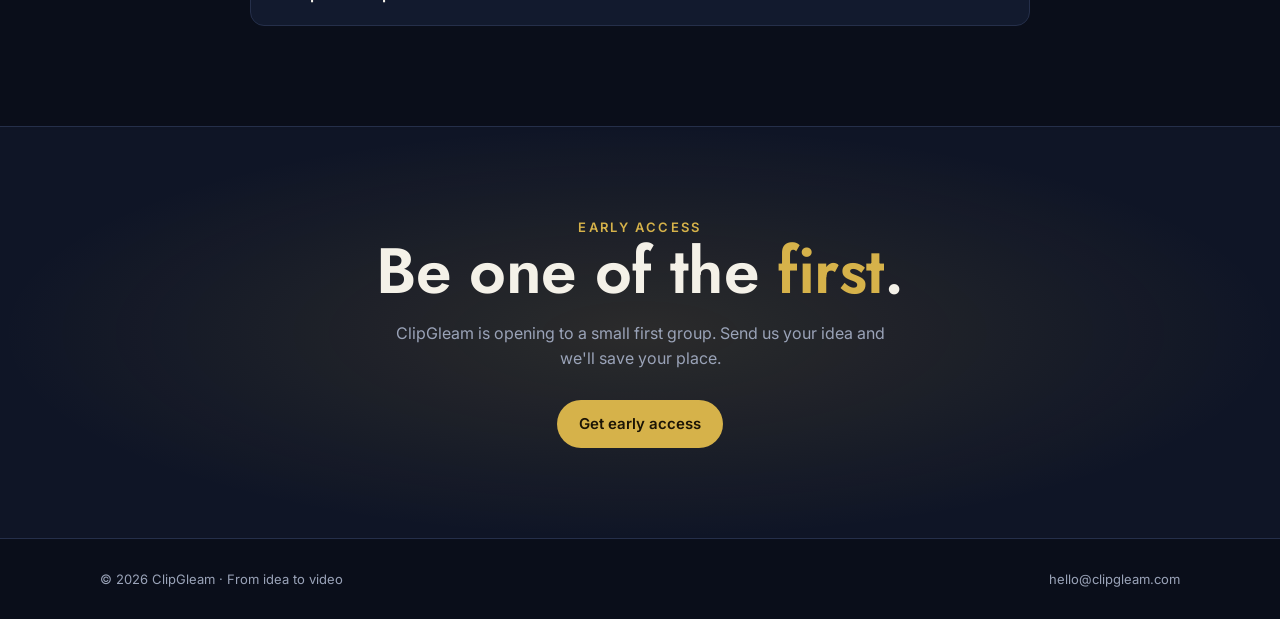
==== commit e8779f9b: "ClipGleam v7: Hide really hides Max; genie shrink into the circle and back Co-Authored-By: Claude Op" ====
--- a/index.html
+++ b/index.html
@@ -7,7 +7,7 @@
 <meta name="description" content="AI video studio: script, characters, scenes, voices, music and edit from one sentence. Pay as you go. Early access open.">
 <link rel="preconnect" href="https://fonts.googleapis.com">
 <link href="https://fonts.googleapis.com/css2?family=Jost:wght@400;500;600;700&family=Inter:wght@400;500;600&display=swap" rel="stylesheet">
-<link rel="stylesheet" href="style.css?v=6">
+<link rel="stylesheet" href="style.css?v=7">
 </head>
 <body>
 <nav><div class="wrap">
@@ -160,9 +160,10 @@
  M.style.left=x(ns)+"px";t1=setTimeout(()=>{M.classList.remove("walk");talk(k)},1700);}
 VB.onclick=()=>{voice=!voice;ss("maxVoice",voice?"1":"0");VB.textContent=voice?"🔇 Mute":"🔊 Hear Max";if(voice&&cur>=0)talk(cur);else{aud.pause();M.classList.remove("talk")}};
 VB.textContent=voice?"🔇 Mute":"🔊 Hear Max";
-document.getElementById("mhide").onclick=()=>{M.hidden=true;MINI.hidden=false;aud.pause();ss("maxHidden","1")};
-MINI.onclick=()=>{M.hidden=false;MINI.hidden=true;ss("maxHidden","0");M.style.left=x(side)+"px"};
-if(ls("maxHidden")==="1"){M.hidden=true;MINI.hidden=false}
+function toCircle(){const a=M.getBoundingClientRect(),b=MINI.getBoundingClientRect();return [b.left+b.width/2-(a.left+a.width/2),b.top+b.height/2-(a.top+a.height/2)]}
+document.getElementById("mhide").onclick=()=>{aud.pause();M.classList.remove("talk");MINI.hidden=false;const [dx,dy]=toCircle();M.style.setProperty("--gx",dx+"px");M.style.setProperty("--gy",dy+"px");M.classList.add("genie");ss("maxHidden","1");setTimeout(()=>{M.hidden=true},650)};
+MINI.onclick=()=>{M.style.left=small()?"":x(side)+"px";M.hidden=false;const [dx,dy]=toCircle();M.style.setProperty("--gx",dx+"px");M.style.setProperty("--gy",dy+"px");MINI.hidden=true;ss("maxHidden","0");requestAnimationFrame(()=>requestAnimationFrame(()=>{M.classList.remove("genie");if(cur>=0)setTimeout(()=>talk(cur),650)}))};
+if(ls("maxHidden")==="1"){M.hidden=true;M.classList.add("genie");MINI.hidden=false}
 M.style.left=(small()?"":x("right")+"px");
 requestAnimationFrame(()=>{M.classList.add("on");});
 const els=L.map(l=>document.querySelector(l[0]));
--- a/style.css
+++ b/style.css
@@ -282,3 +282,10 @@
 @media(max-width:1300px){.mfig{height:min(44vh,380px)}.mbub{max-width:210px;font-size:13px}}
 @media(max-width:899px){.max{left:auto!important;right:12px;bottom:12px;transition:opacity .6s}.mfig{display:none}.mbub{margin:0;max-width:min(280px,80vw)}}
 @media(prefers-reduced-motion:reduce){.max{transition:opacity .3s}.max.walk .mfig,.max.talk .mfig{animation:none}}
+/* v7: hide really hides; genie into the circle and back */
+.max[hidden],.mmini[hidden]{display:none!important}
+.max{transform-origin:50% 100%;transition:left 1.7s cubic-bezier(.45,.05,.35,1),opacity .6s,transform .6s cubic-bezier(.6,-.05,.3,1),filter .6s}
+.max.genie{transform:translate(var(--gx,0),var(--gy,0)) scale(.04,.02);opacity:0;filter:blur(6px)}
+.mmini{animation:mpop .4s ease-out}
+@keyframes mpop{from{transform:scale(.4);opacity:0}to{transform:none;opacity:1}}
+@media(prefers-reduced-motion:reduce){.max{transition:opacity .3s}}
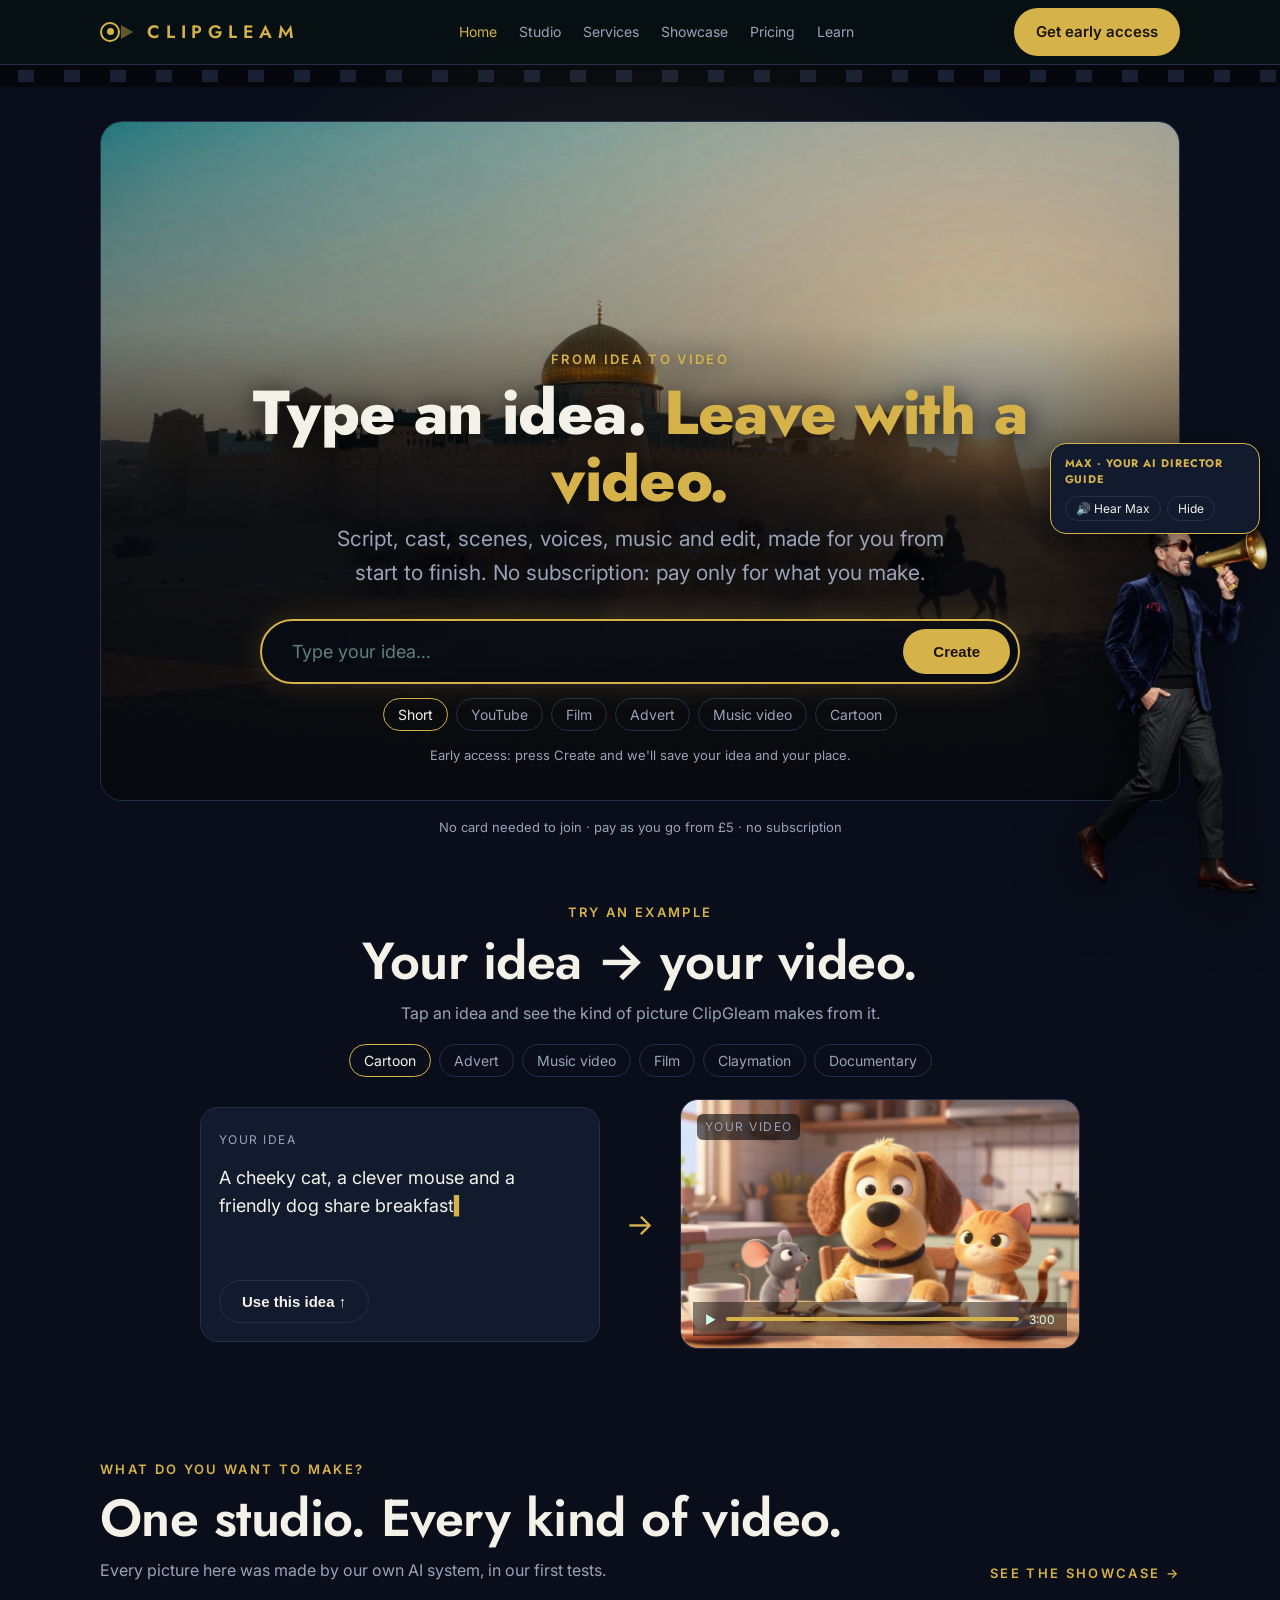
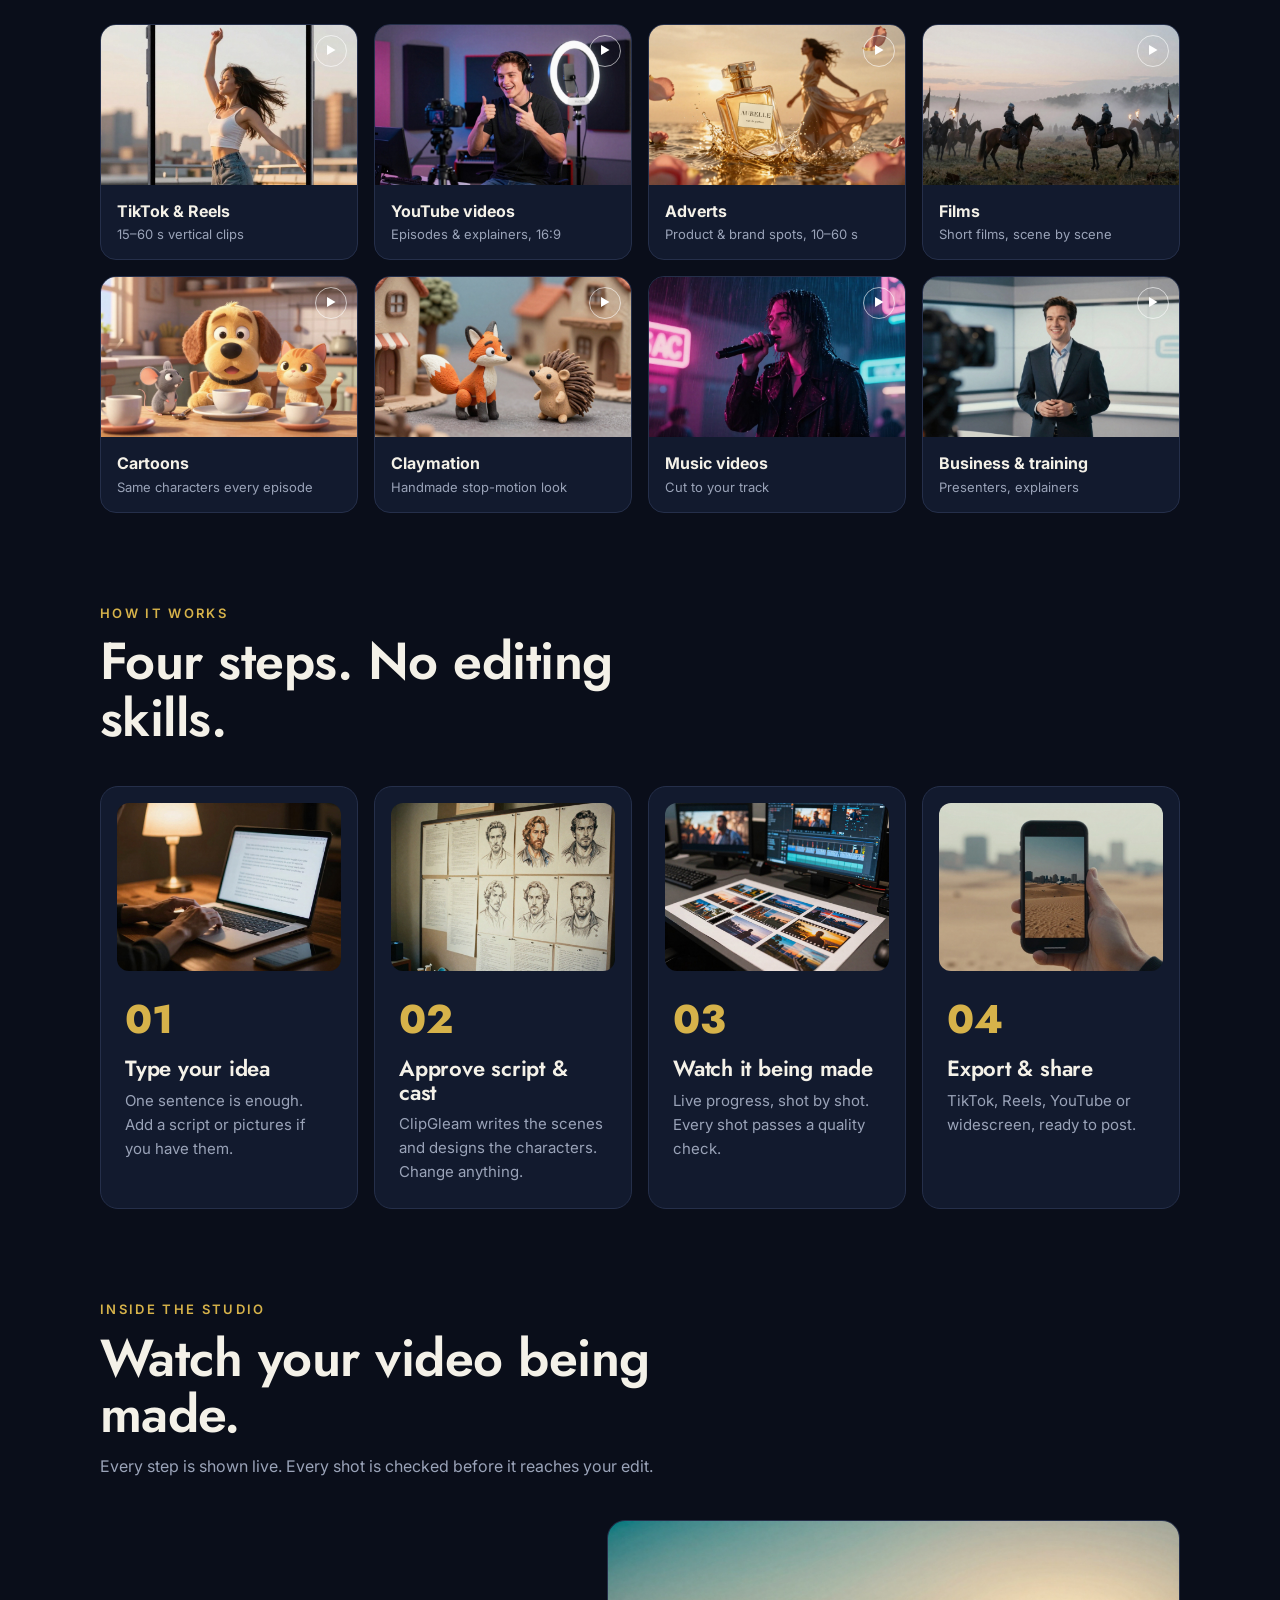
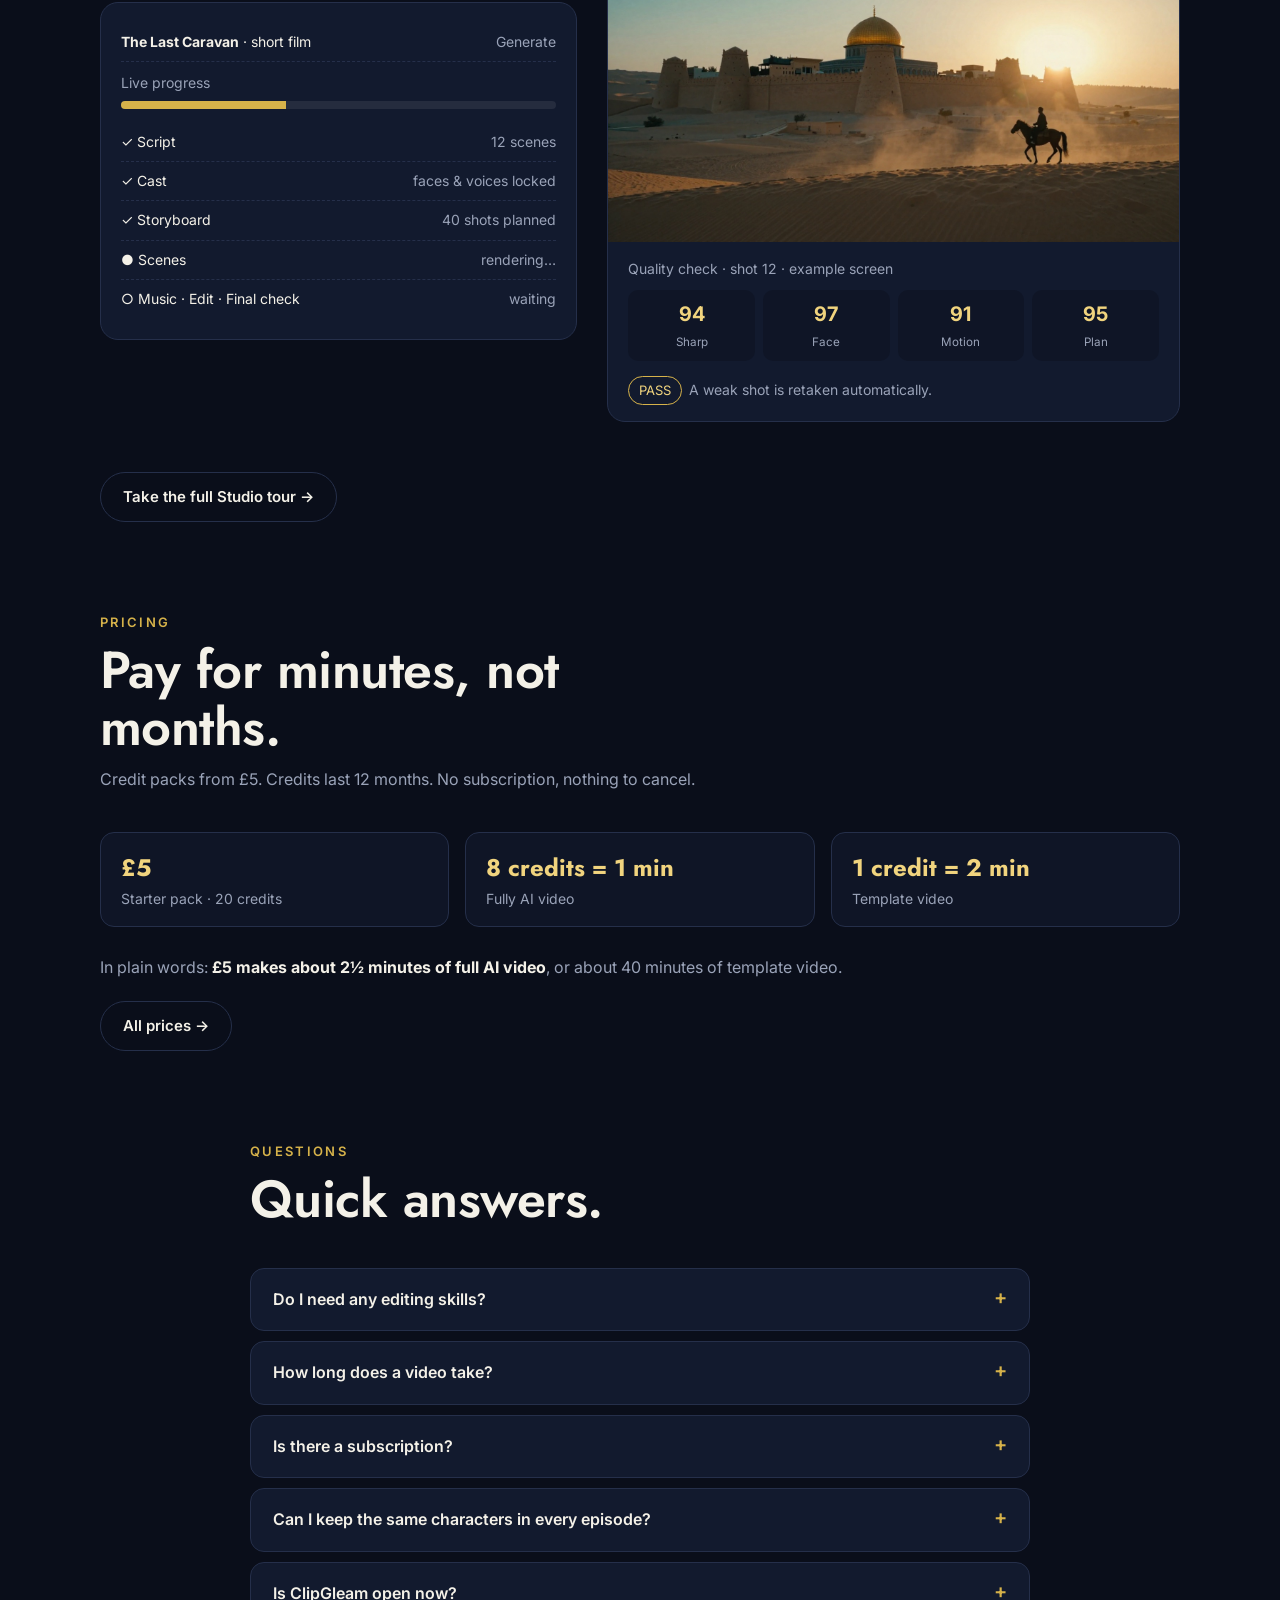
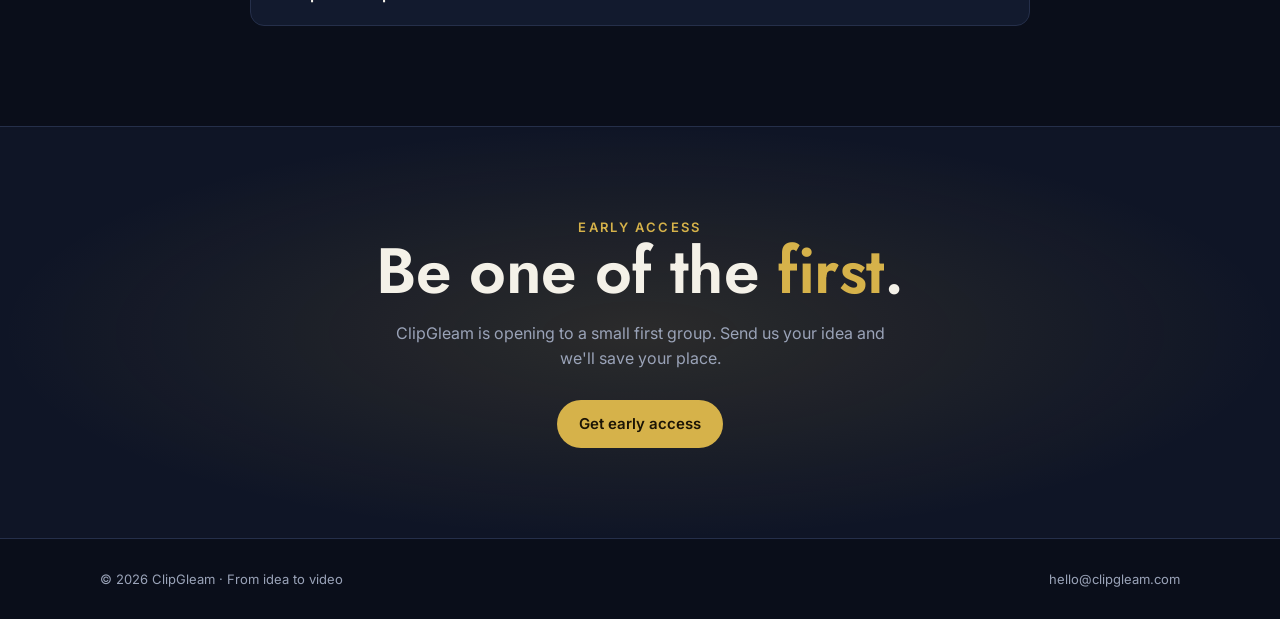
==== commit d5ae7647: "ClipGleam v8: clean swaggering Max (velvet blazer, megaphone), strut walk, faces direction of travel" ====
--- a/index.html
+++ b/index.html
@@ -7,7 +7,7 @@
 <meta name="description" content="AI video studio: script, characters, scenes, voices, music and edit from one sentence. Pay as you go. Early access open.">
 <link rel="preconnect" href="https://fonts.googleapis.com">
 <link href="https://fonts.googleapis.com/css2?family=Jost:wght@400;500;600;700&family=Inter:wght@400;500;600&display=swap" rel="stylesheet">
-<link rel="stylesheet" href="style.css?v=7">
+<link rel="stylesheet" href="style.css?v=8">
 </head>
 <body>
 <nav><div class="wrap">
@@ -16,7 +16,7 @@
   <a class="btn" href="index.html#early">Get early access</a>
 </div></nav>
 <div class="filmstrip"></div>
-<div id="max" class="max" aria-live="polite"><div class="mbub"><b>Max · your AI director guide</b><span id="msay"></span><div class="mctl"><button type="button" id="mvoice">🔊 Hear Max</button><button type="button" id="mhide">Hide</button></div></div><img class="mfig" src="img/max.webp" alt="Max, the ClipGleam AI director guide" width="450" height="820"></div>
+<div id="max" class="max" aria-live="polite"><div class="mbub"><b>Max · your AI director guide</b><span id="msay"></span><div class="mctl"><button type="button" id="mvoice">🔊 Hear Max</button><button type="button" id="mhide">Hide</button></div></div><img class="mfig" src="img/max3.webp" alt="Max, the ClipGleam AI director guide" width="538" height="900"></div>
 <button type="button" class="mmini" id="mmini" aria-label="Show Max" hidden></button>
 
 <header class="hero"><div class="wrap">
@@ -156,13 +156,13 @@
  if(small()){M.style.left="";talk(k);return}
  const ns=k%2?"left":"right";
  if(ns===side&&M.classList.contains("on")){talk(k);return}
- side=ns;M.classList.add("walk");M.classList.toggle("faceL",ns==="left");SAY.textContent="";
- M.style.left=x(ns)+"px";t1=setTimeout(()=>{M.classList.remove("walk");talk(k)},1700);}
+ side=ns;M.classList.add("walk");M.classList.toggle("fr",ns==="right");SAY.textContent="";
+ M.style.left=x(ns)+"px";t1=setTimeout(()=>{M.classList.remove("walk");M.classList.toggle("fr",side==="left");talk(k)},1700);}
 VB.onclick=()=>{voice=!voice;ss("maxVoice",voice?"1":"0");VB.textContent=voice?"🔇 Mute":"🔊 Hear Max";if(voice&&cur>=0)talk(cur);else{aud.pause();M.classList.remove("talk")}};
 VB.textContent=voice?"🔇 Mute":"🔊 Hear Max";
 function toCircle(){const a=M.getBoundingClientRect(),b=MINI.getBoundingClientRect();return [b.left+b.width/2-(a.left+a.width/2),b.top+b.height/2-(a.top+a.height/2)]}
 document.getElementById("mhide").onclick=()=>{aud.pause();M.classList.remove("talk");MINI.hidden=false;const [dx,dy]=toCircle();M.style.setProperty("--gx",dx+"px");M.style.setProperty("--gy",dy+"px");M.classList.add("genie");ss("maxHidden","1");setTimeout(()=>{M.hidden=true},650)};
-MINI.onclick=()=>{M.style.left=small()?"":x(side)+"px";M.hidden=false;const [dx,dy]=toCircle();M.style.setProperty("--gx",dx+"px");M.style.setProperty("--gy",dy+"px");MINI.hidden=true;ss("maxHidden","0");requestAnimationFrame(()=>requestAnimationFrame(()=>{M.classList.remove("genie");if(cur>=0)setTimeout(()=>talk(cur),650)}))};
+MINI.onclick=()=>{M.hidden=false;M.style.left=small()?"":x(side)+"px";const [dx,dy]=toCircle();M.style.setProperty("--gx",dx+"px");M.style.setProperty("--gy",dy+"px");MINI.hidden=true;ss("maxHidden","0");requestAnimationFrame(()=>requestAnimationFrame(()=>{M.classList.remove("genie");if(cur>=0)setTimeout(()=>talk(cur),650)}))};
 if(ls("maxHidden")==="1"){M.hidden=true;M.classList.add("genie");MINI.hidden=false}
 M.style.left=(small()?"":x("right")+"px");
 requestAnimationFrame(()=>{M.classList.add("on");});
--- a/style.css
+++ b/style.css
@@ -289,3 +289,13 @@
 .mmini{animation:mpop .4s ease-out}
 @keyframes mpop{from{transform:scale(.4);opacity:0}to{transform:none;opacity:1}}
 @media(prefers-reduced-motion:reduce){.max{transition:opacity .3s}}
+/* v8: swagger strut + cheeky arrival */
+.max.walk .mfig{animation:mstrut .5s cubic-bezier(.4,0,.3,1) infinite}
+@keyframes mstrut{0%{transform:translateY(0) rotate(-3deg) skewX(1deg)}25%{transform:translateY(-12px) rotate(0deg)}50%{transform:translateY(0) rotate(3deg) skewX(-1deg)}75%{transform:translateY(-12px) rotate(0deg)}100%{transform:translateY(0) rotate(-3deg) skewX(1deg)}}
+.max.talk .mfig{animation:mswag 1.8s ease-in-out infinite}
+@keyframes mswag{0%,100%{transform:rotate(0)}20%{transform:rotate(1.8deg) translateY(-3px)}40%{transform:rotate(-1deg)}60%{transform:rotate(1.2deg) translateY(-2px)}80%{transform:rotate(-.6deg)}}
+.mbub{animation:mbubpop .35s cubic-bezier(.3,1.6,.5,1)}
+@keyframes mbubpop{from{transform:scale(.6) rotate(-4deg);opacity:0}to{transform:none;opacity:1}}
+@media(prefers-reduced-motion:reduce){.max.walk .mfig,.max.talk .mfig,.mbub{animation:none}}
+.max.fr .mfig{scale:-1 1}
+.mmini{background-image:url(img/max3.webp);background-position:60% 2%;background-size:190%}
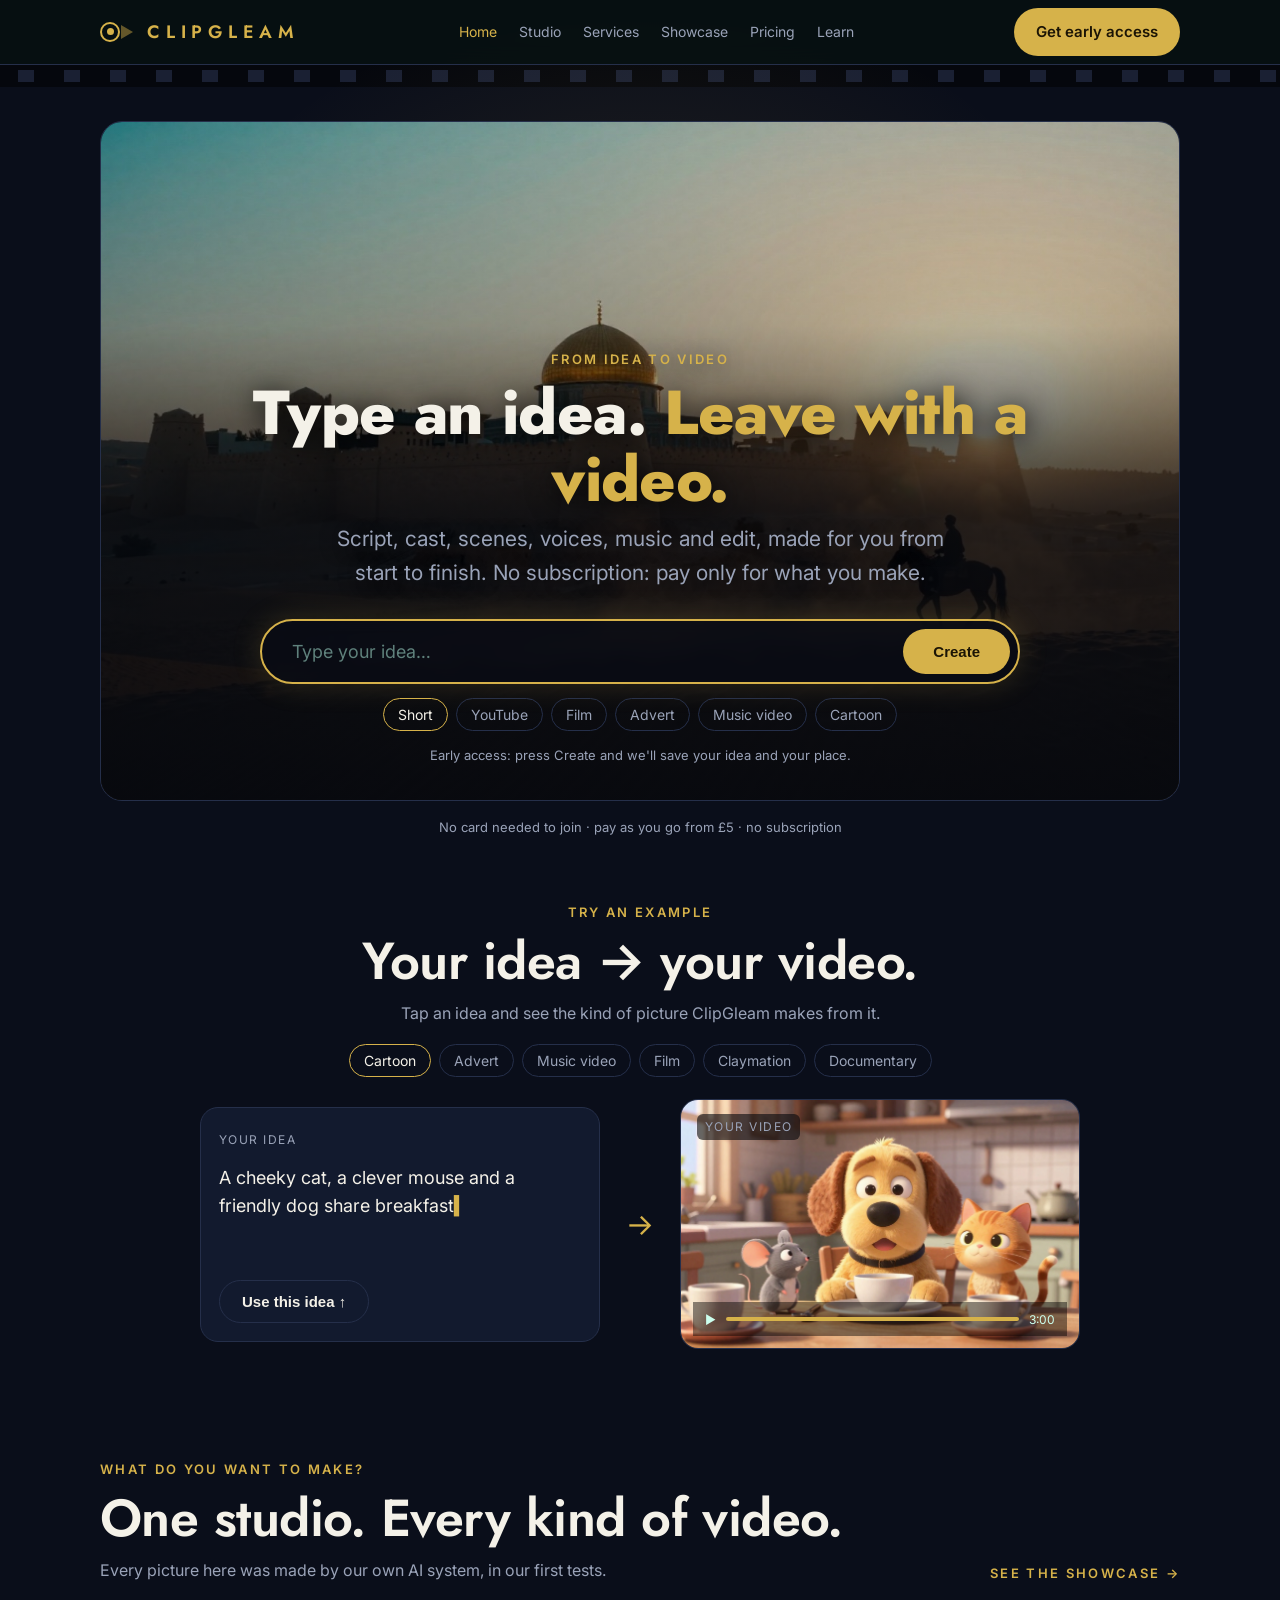
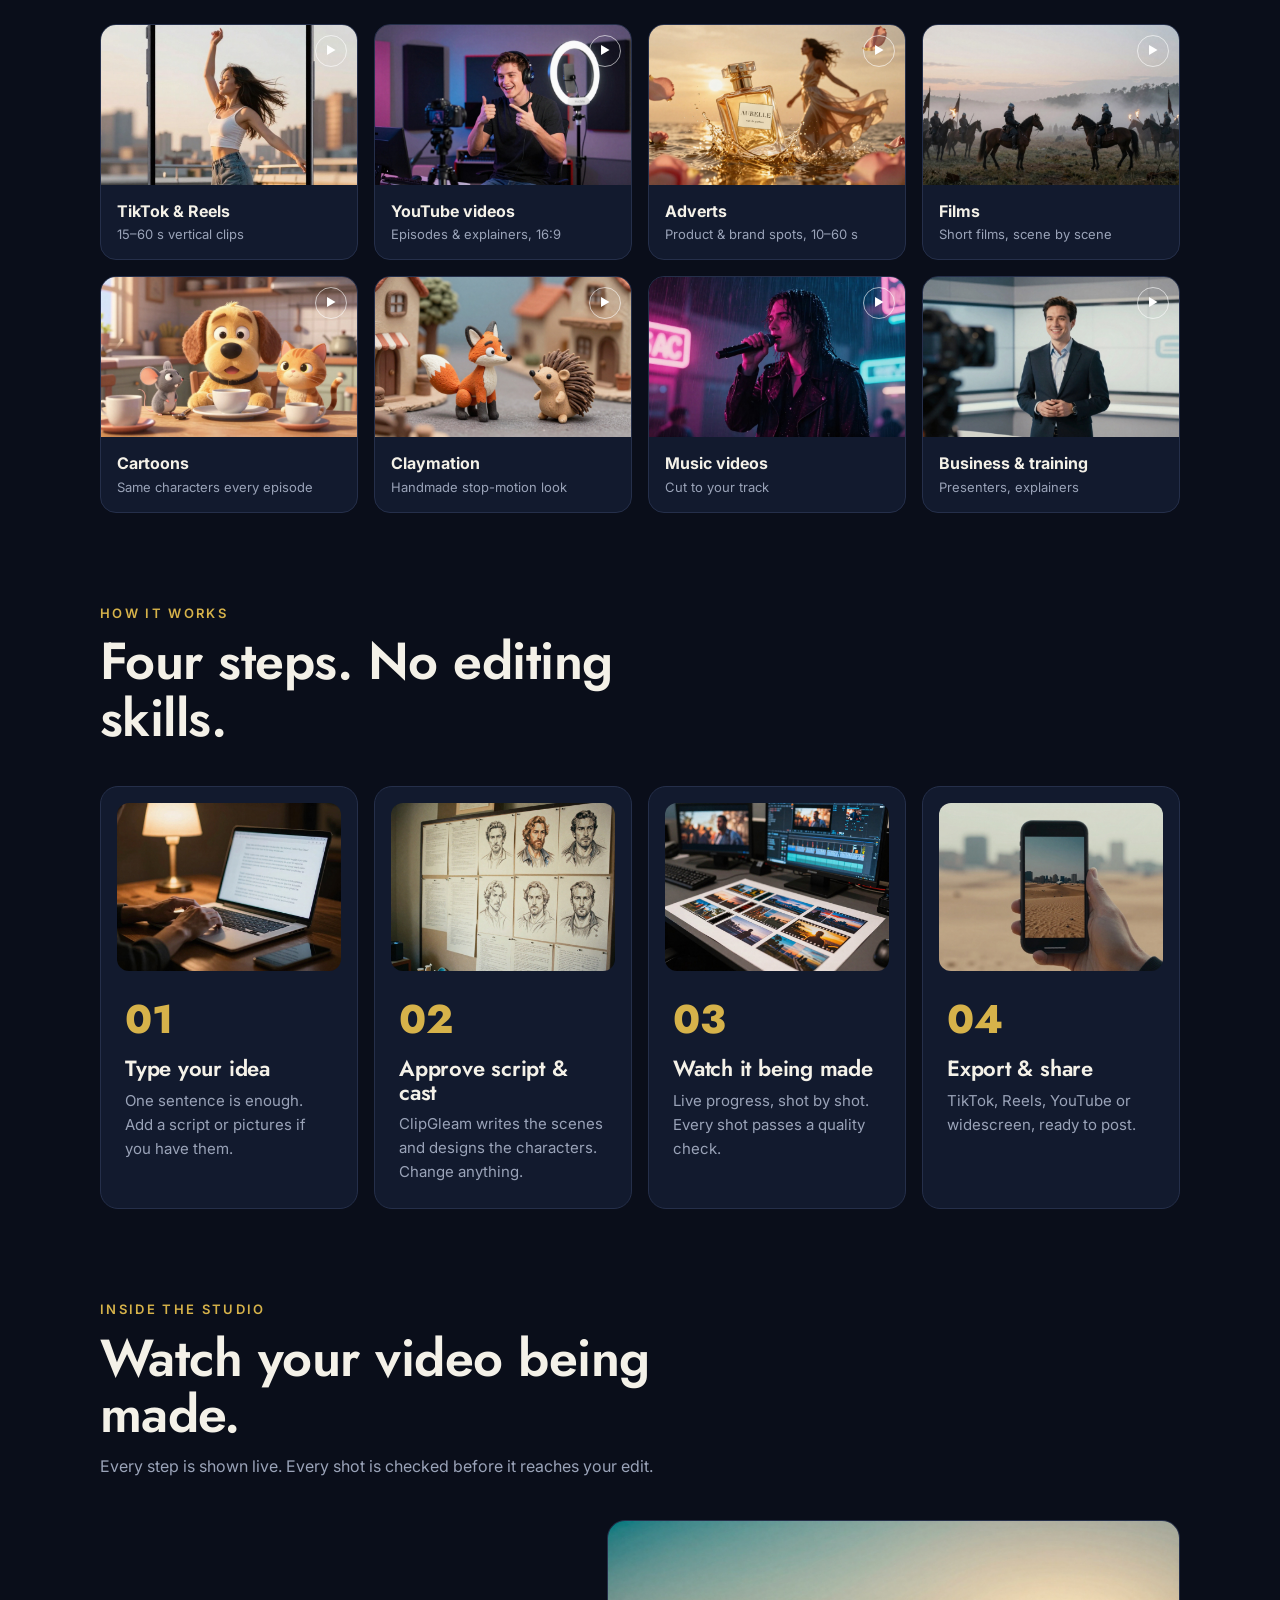
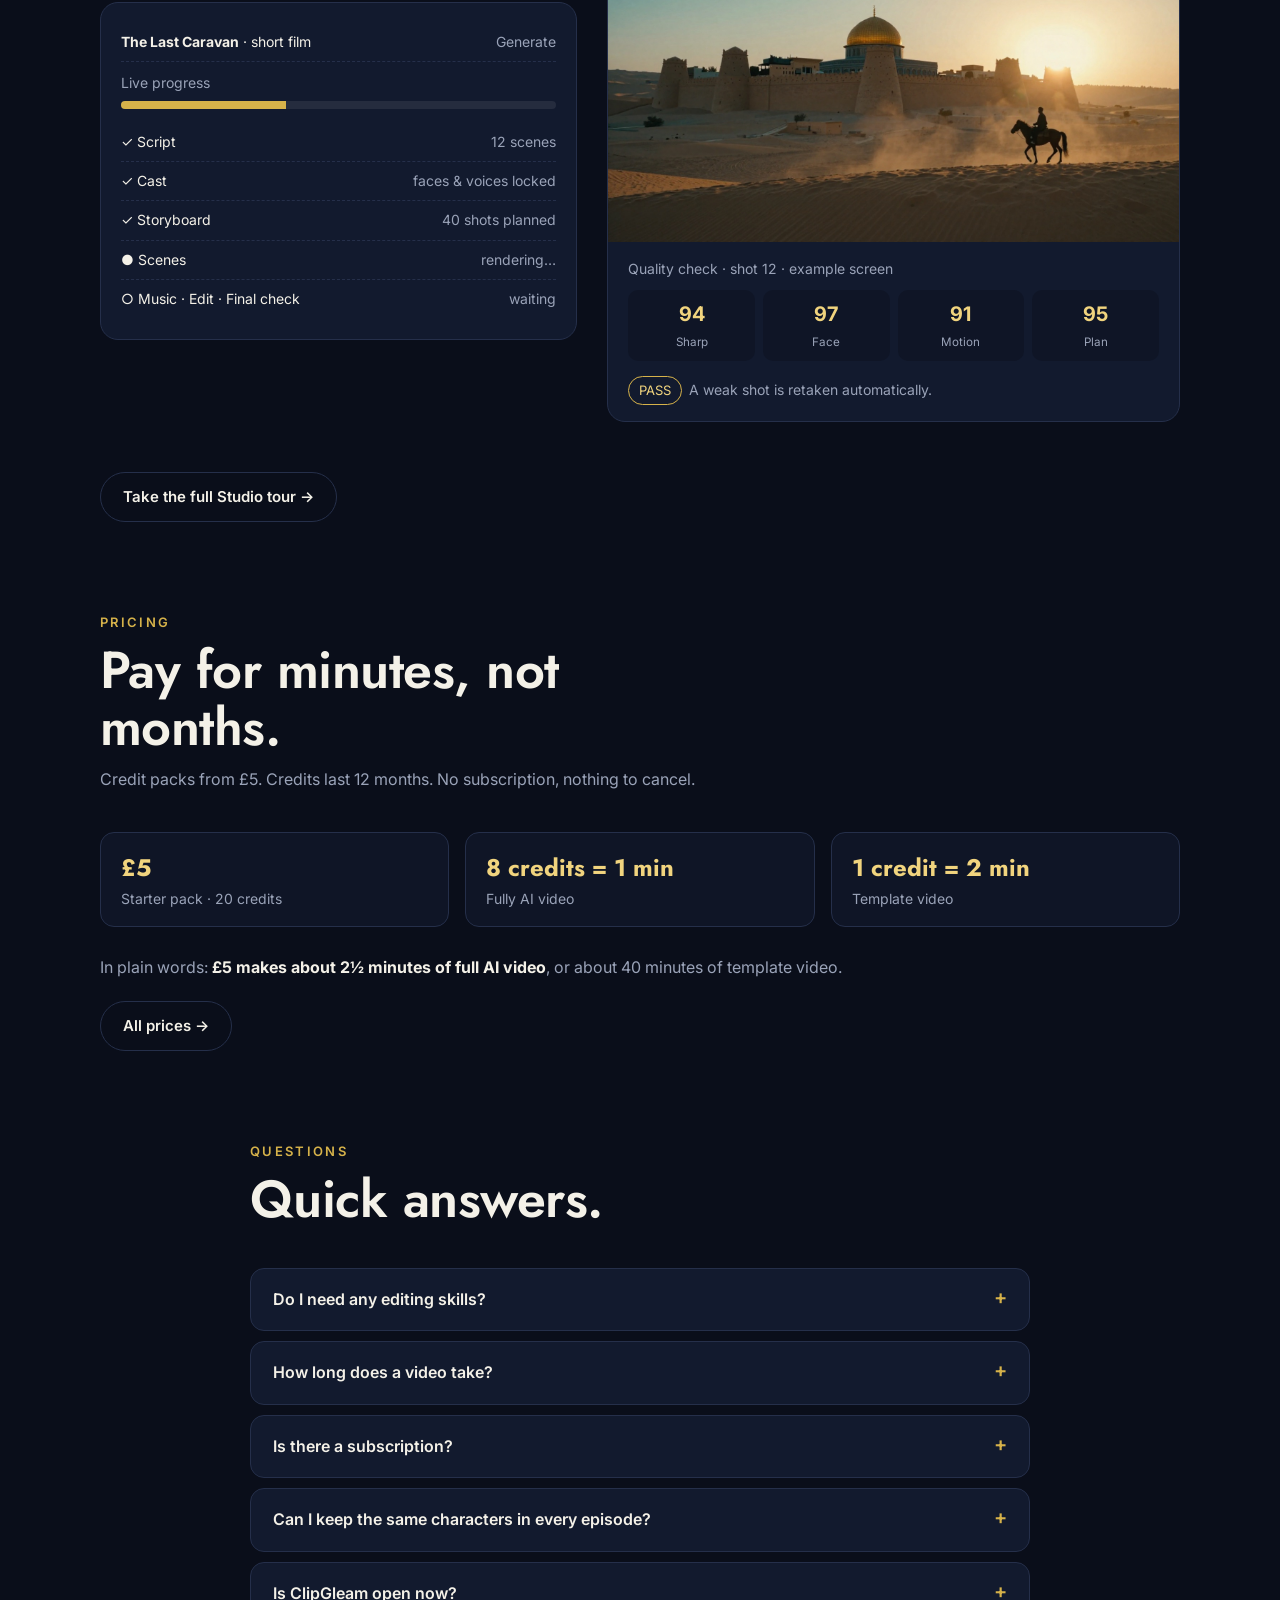
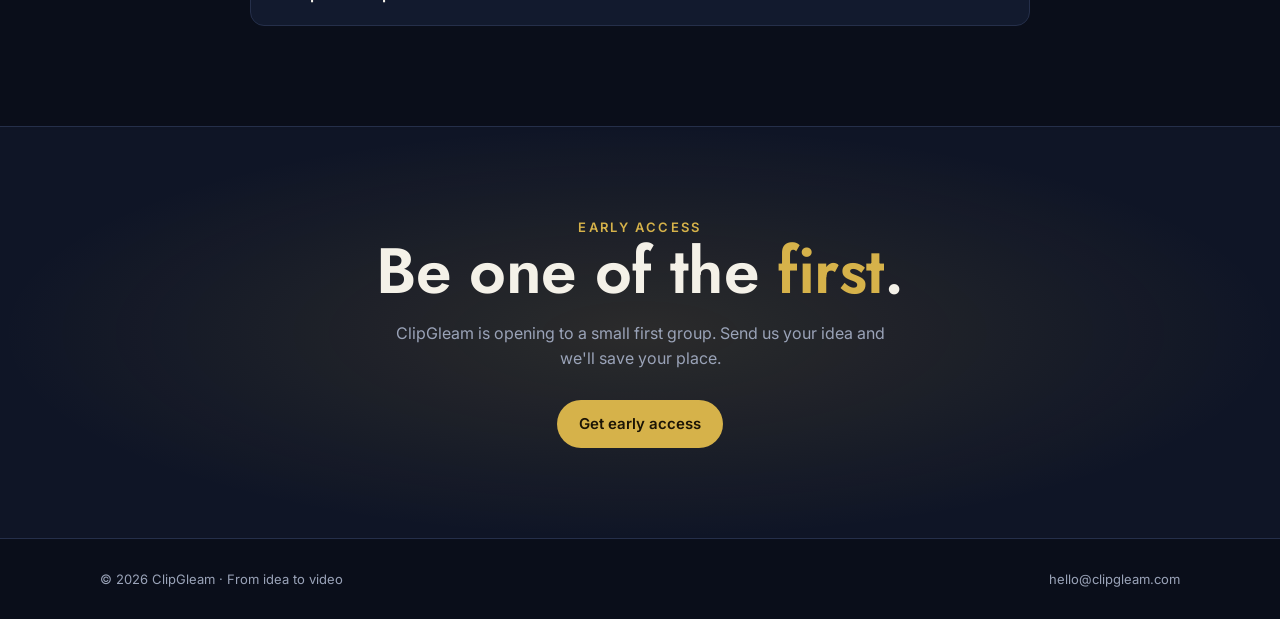
==== commit 2a3155bb: "Remove Max from ClipGleam (kept for Daniel Productions) Co-Authored-By: Claude Opus 5.5 <noreply@ant" ====
--- a/index.html
+++ b/index.html
@@ -16,8 +16,6 @@
   <a class="btn" href="index.html#early">Get early access</a>
 </div></nav>
 <div class="filmstrip"></div>
-<div id="max" class="max" aria-live="polite"><div class="mbub"><b>Max · your AI director guide</b><span id="msay"></span><div class="mctl"><button type="button" id="mvoice">🔊 Hear Max</button><button type="button" id="mhide">Hide</button></div></div><img class="mfig" src="img/max3.webp" alt="Max, the ClipGleam AI director guide" width="538" height="900"></div>
-<button type="button" class="mmini" id="mmini" aria-label="Show Max" hidden></button>
 
 <header class="hero"><div class="wrap">
   <div class="cine">
@@ -143,35 +141,6 @@
 document.getElementById("early").scrollIntoView({behavior:"smooth"});
 b.textContent=v?"Send my idea & save my place":"Get early access";};
 
-
-(()=>{const L=[["header.hero", "Ahh, a visitor! Max. Director. Legend, mostly. Type one sentence up there, darling, and I'll turn it into a film."], ["#ex", "No idea? Splendid. Neither did I, once. Tap an example and borrow it. I won't tell a soul."], ["#formats", "TikTok, YouTube, adverts, films, cartoons... even claymation. Yes, I play with clay. Professionally."], ["#how", "Four steps. You approve the script and the cast. I do the shouting. Action!"], ["#inside", "Watch every shot being made. Bad shot? I retake it. Dramatically. With a sigh."], ["#prices", "No subscription! Five pounds buys about two and a half minutes of film. Cheaper than my hat. Don't ask about the hat."], ["#faq", "Questions? Answers are right here. If not, email us. I read everything... eventually."], ["#early", "Right then. Send me your idea, and I'll save your place. The red carpet is being... ironed."]],PG="index",M=document.getElementById("max"),SAY=document.getElementById("msay"),VB=document.getElementById("mvoice"),MINI=document.getElementById("mmini");
-if(!L.length){M.hidden=true;return}
-const ls=k=>{try{return localStorage.getItem(k)}catch(e){return null}},ss=(k,v)=>{try{localStorage.setItem(k,v)}catch(e){}};
-let voice=ls("maxVoice")==="1",cur=-1,side="right",aud=new Audio(),t1;
-const small=()=>innerWidth<900;
-function x(sd){return sd==="left"?12:innerWidth-M.offsetWidth-12}
-function talk(k){SAY.textContent=L[k][1];M.classList.add("talk");if(voice){aud.src="voice/"+PG+"_"+k+".m4a";aud.play().catch(()=>{voice=false;VB.textContent="🔊 Hear Max"})}}
-aud.onended=()=>M.classList.remove("talk");
-function go(k){if(k===cur)return;cur=k;aud.pause();M.classList.remove("talk");clearTimeout(t1);
- if(small()){M.style.left="";talk(k);return}
- const ns=k%2?"left":"right";
- if(ns===side&&M.classList.contains("on")){talk(k);return}
- side=ns;M.classList.add("walk");M.classList.toggle("fr",ns==="right");SAY.textContent="";
- M.style.left=x(ns)+"px";t1=setTimeout(()=>{M.classList.remove("walk");M.classList.toggle("fr",side==="left");talk(k)},1700);}
-VB.onclick=()=>{voice=!voice;ss("maxVoice",voice?"1":"0");VB.textContent=voice?"🔇 Mute":"🔊 Hear Max";if(voice&&cur>=0)talk(cur);else{aud.pause();M.classList.remove("talk")}};
-VB.textContent=voice?"🔇 Mute":"🔊 Hear Max";
-function toCircle(){const a=M.getBoundingClientRect(),b=MINI.getBoundingClientRect();return [b.left+b.width/2-(a.left+a.width/2),b.top+b.height/2-(a.top+a.height/2)]}
-document.getElementById("mhide").onclick=()=>{aud.pause();M.classList.remove("talk");MINI.hidden=false;const [dx,dy]=toCircle();M.style.setProperty("--gx",dx+"px");M.style.setProperty("--gy",dy+"px");M.classList.add("genie");ss("maxHidden","1");setTimeout(()=>{M.hidden=true},650)};
-MINI.onclick=()=>{M.hidden=false;M.style.left=small()?"":x(side)+"px";const [dx,dy]=toCircle();M.style.setProperty("--gx",dx+"px");M.style.setProperty("--gy",dy+"px");MINI.hidden=true;ss("maxHidden","0");requestAnimationFrame(()=>requestAnimationFrame(()=>{M.classList.remove("genie");if(cur>=0)setTimeout(()=>talk(cur),650)}))};
-if(ls("maxHidden")==="1"){M.hidden=true;M.classList.add("genie");MINI.hidden=false}
-M.style.left=(small()?"":x("right")+"px");
-requestAnimationFrame(()=>{M.classList.add("on");});
-const els=L.map(l=>document.querySelector(l[0]));
-const mo=new IntersectionObserver(es=>es.forEach(e=>{if(e.isIntersecting){const k=els.indexOf(e.target);if(k>=0)go(k)}}),{rootMargin:"-40% 0px -40% 0px"});
-els.forEach(n=>n&&mo.observe(n));
-setTimeout(()=>{if(cur<0)go(0)},500);
-addEventListener("resize",()=>{if(!small())M.style.left=x(side)+"px"});
-})();
 </script>
 </body>
 </html>
